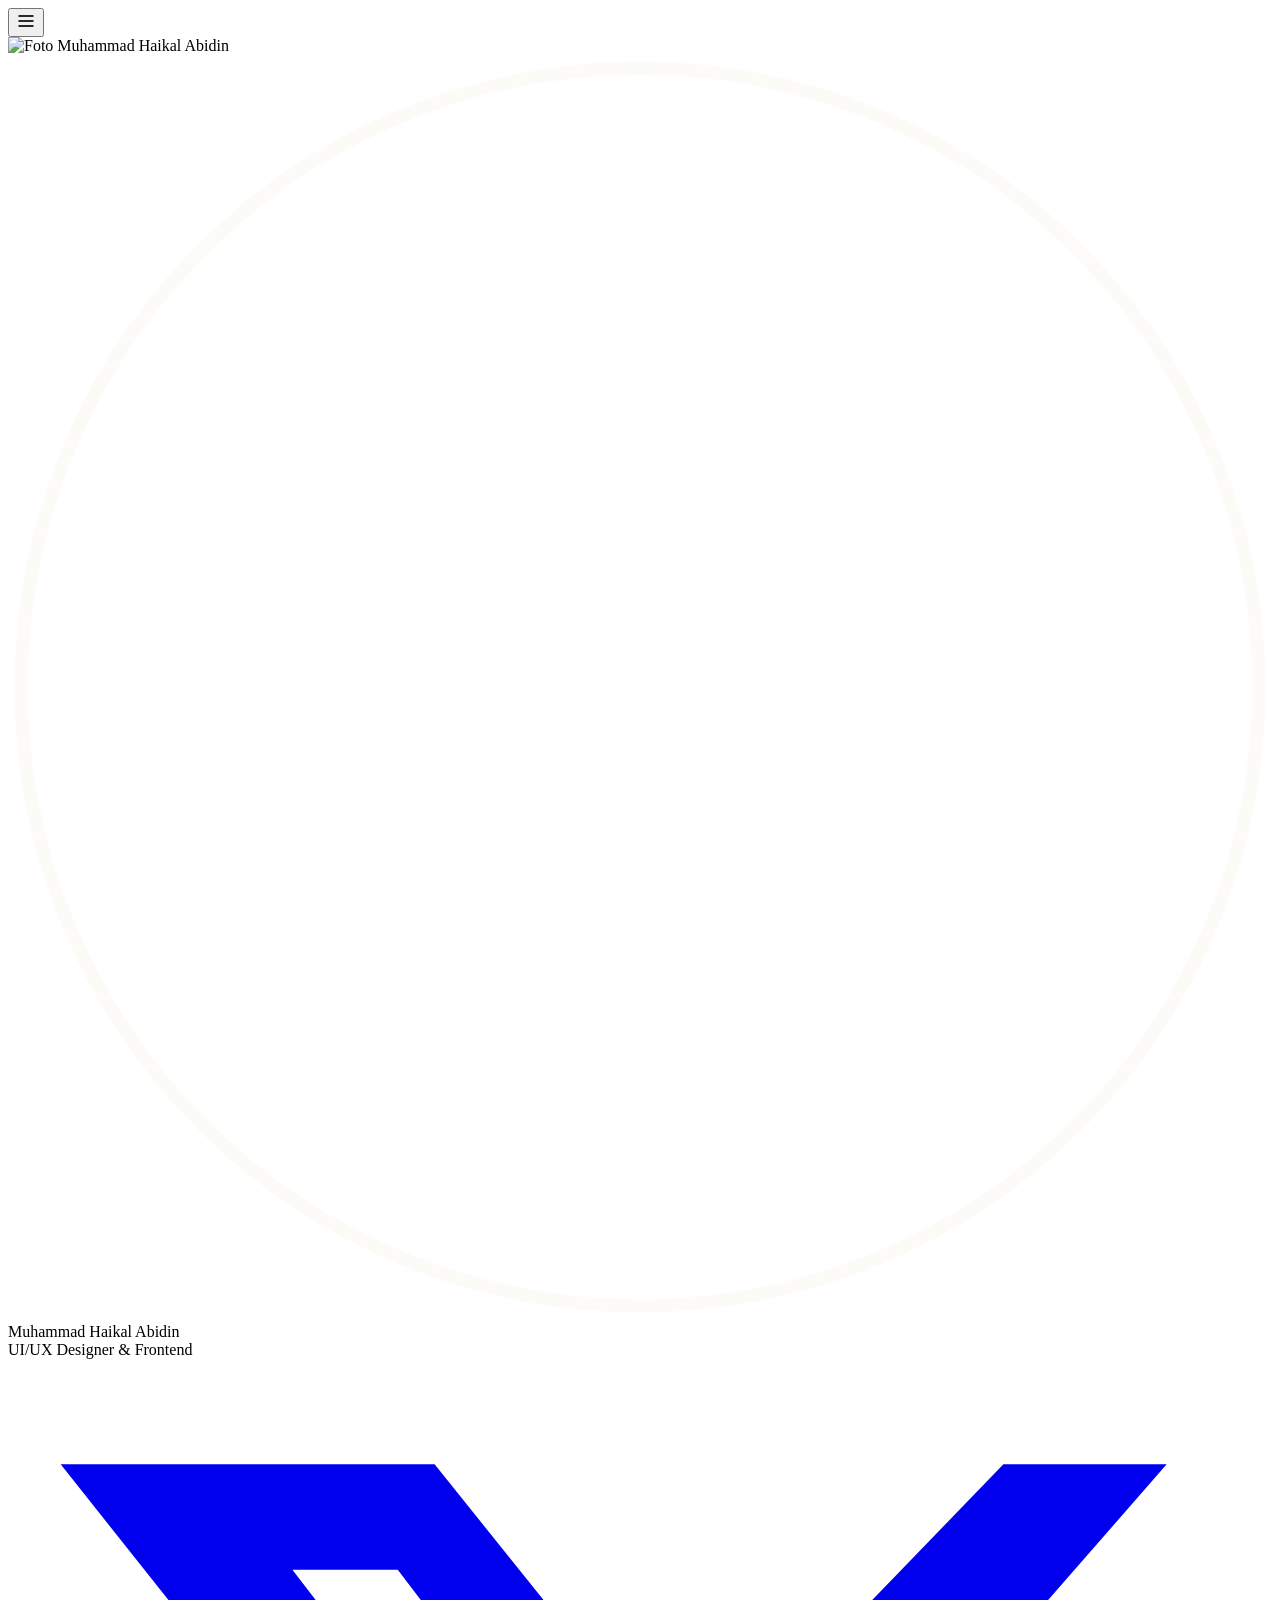
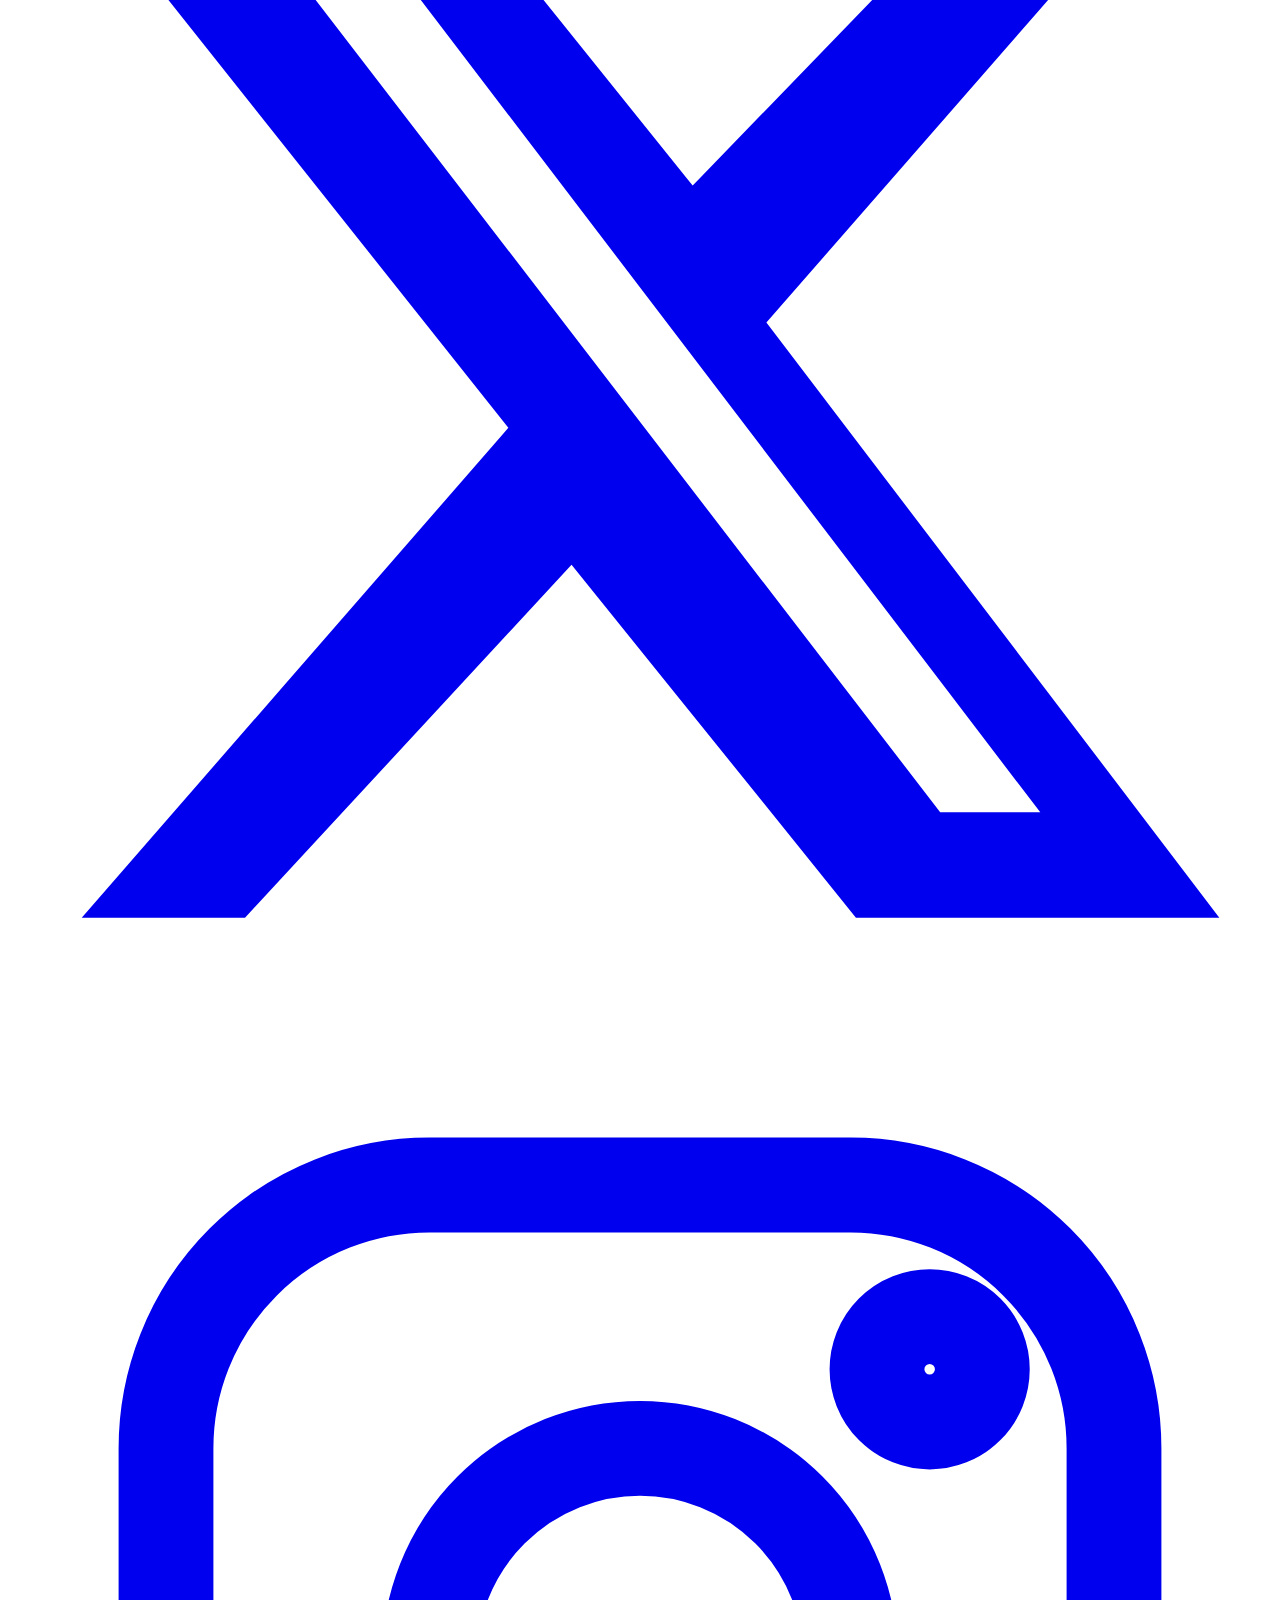
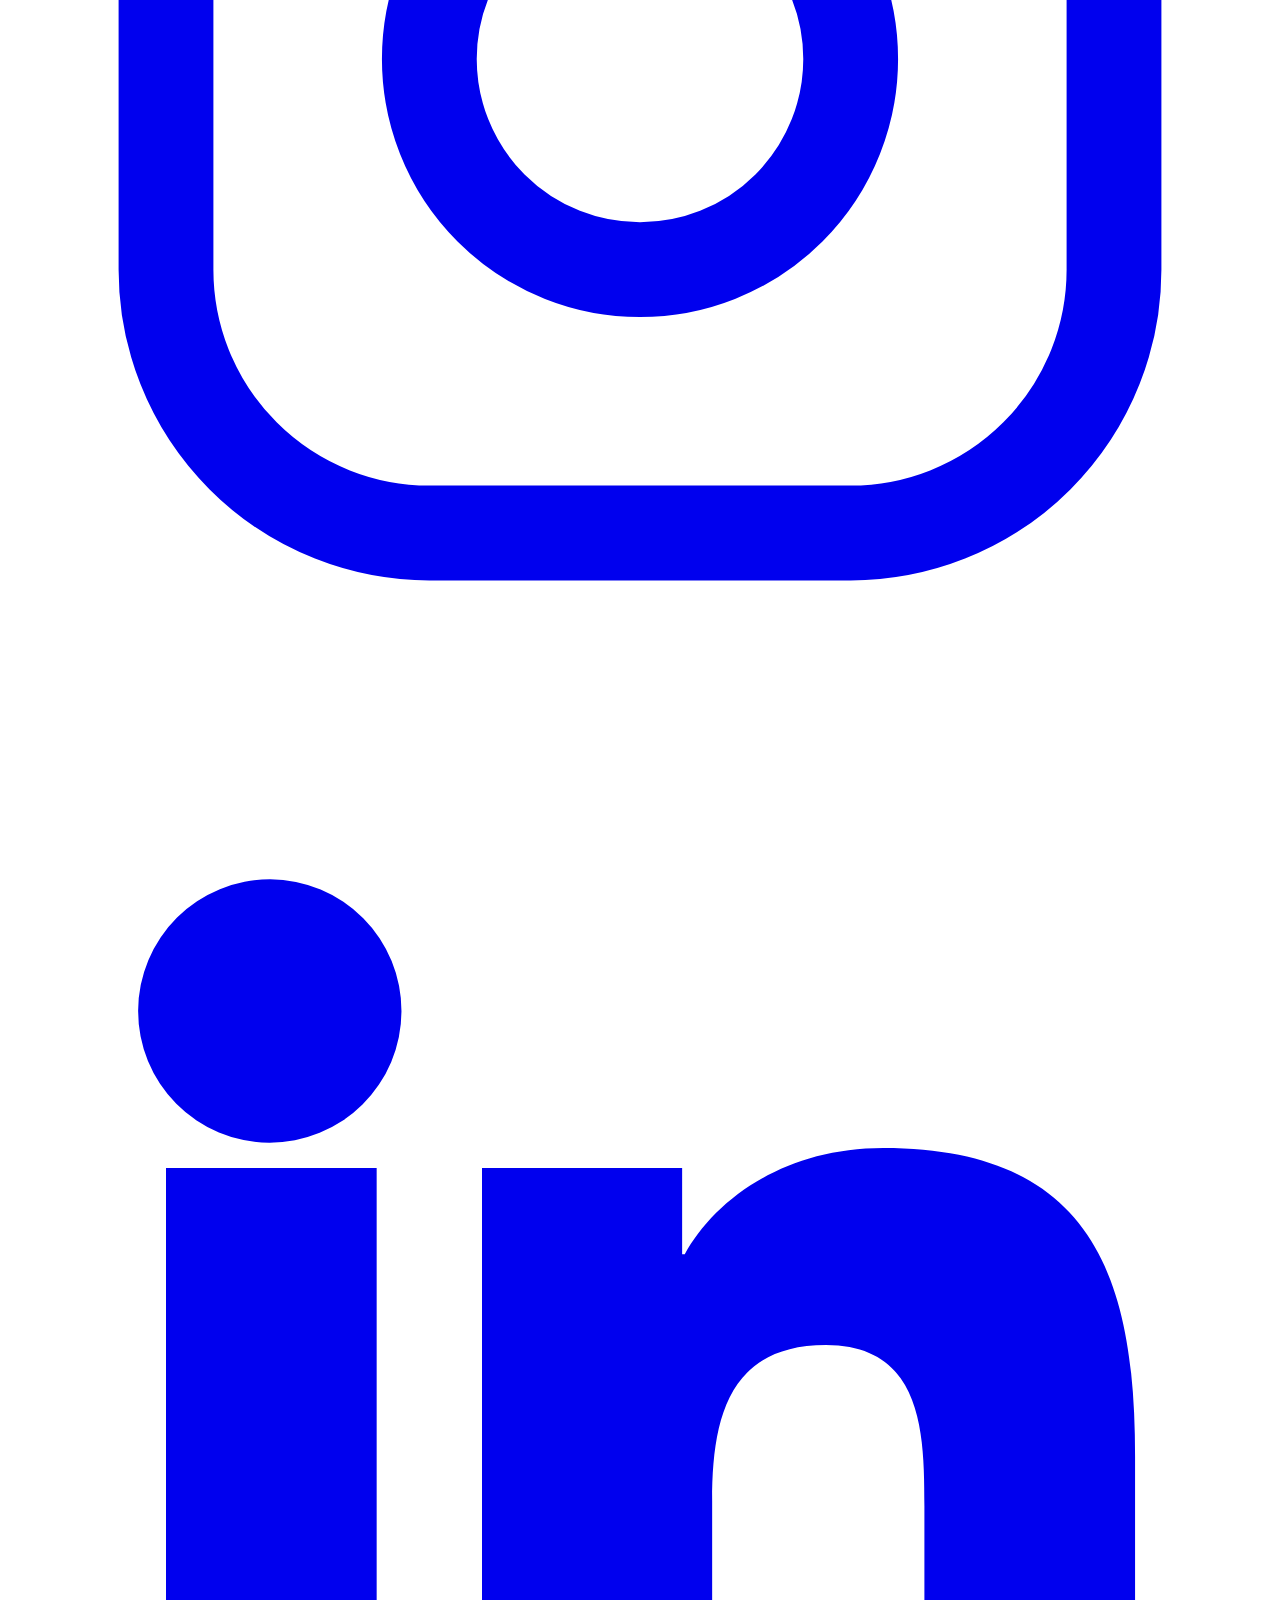
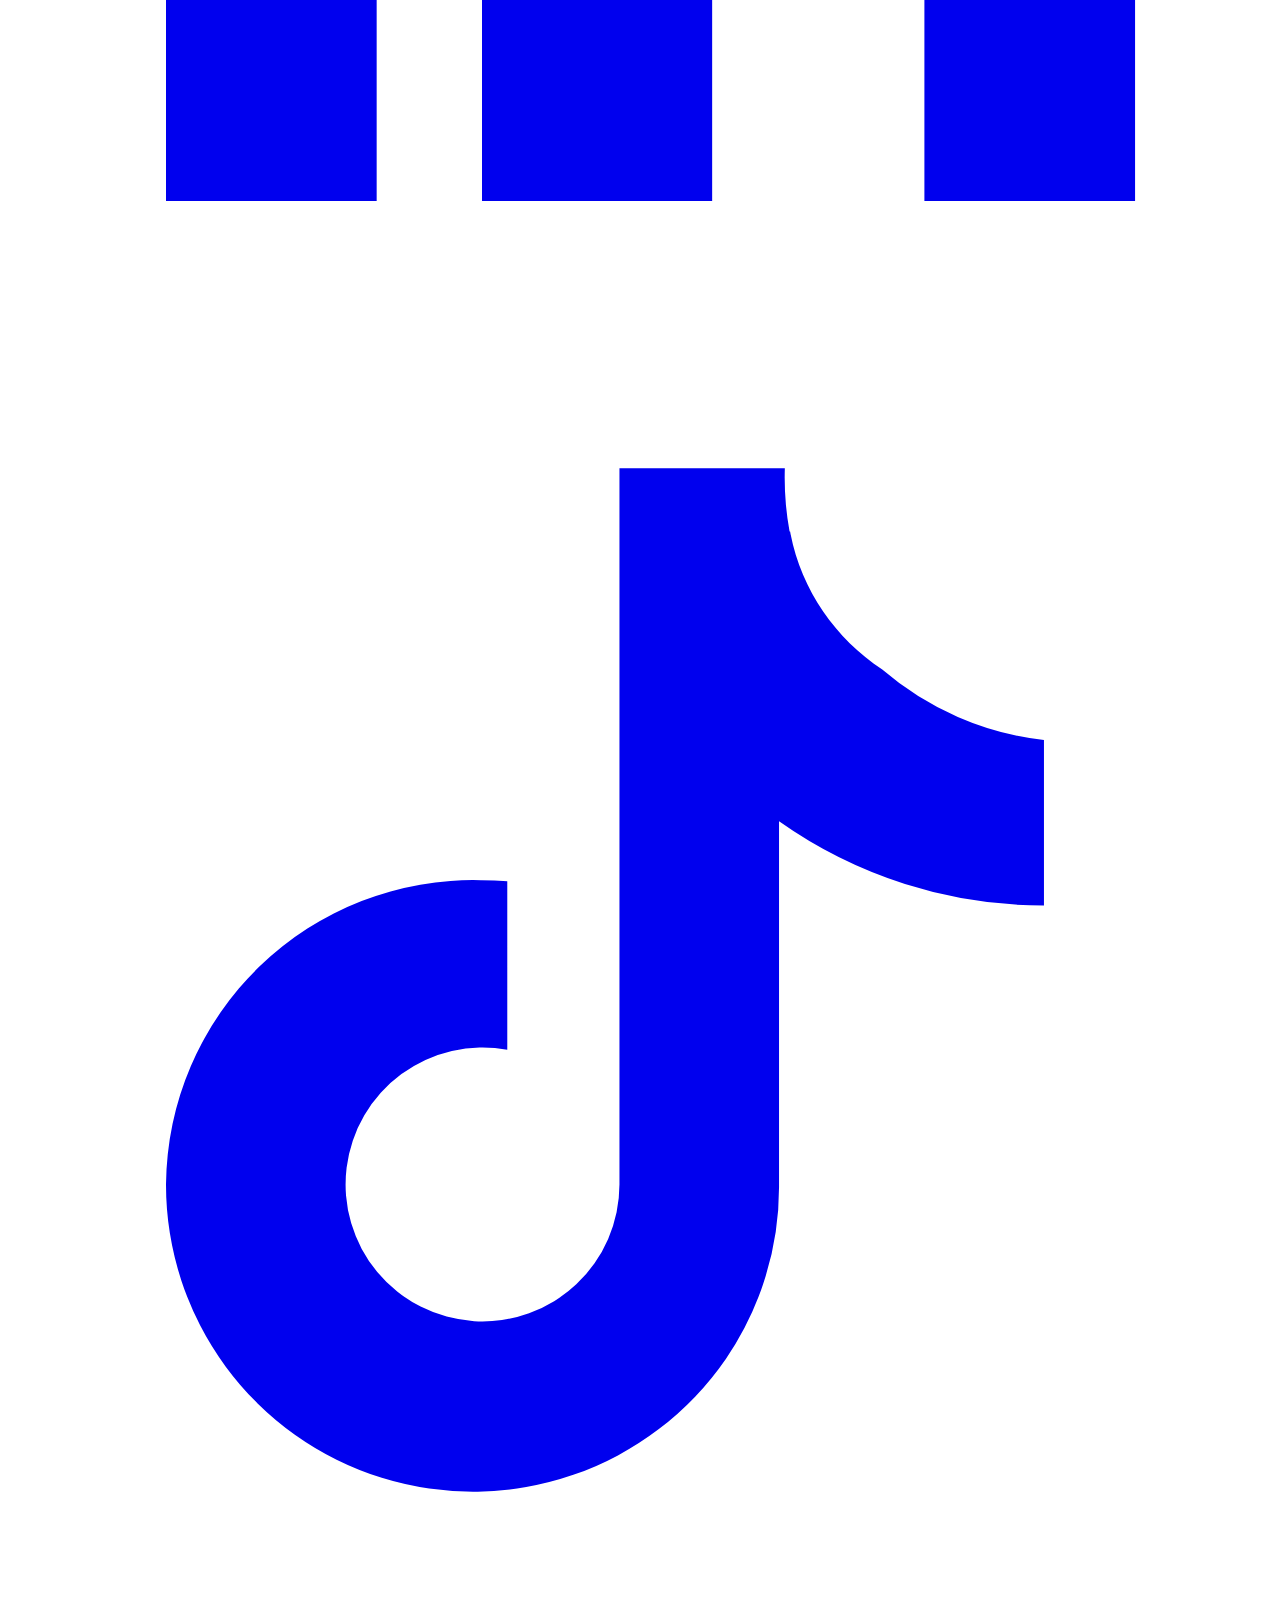
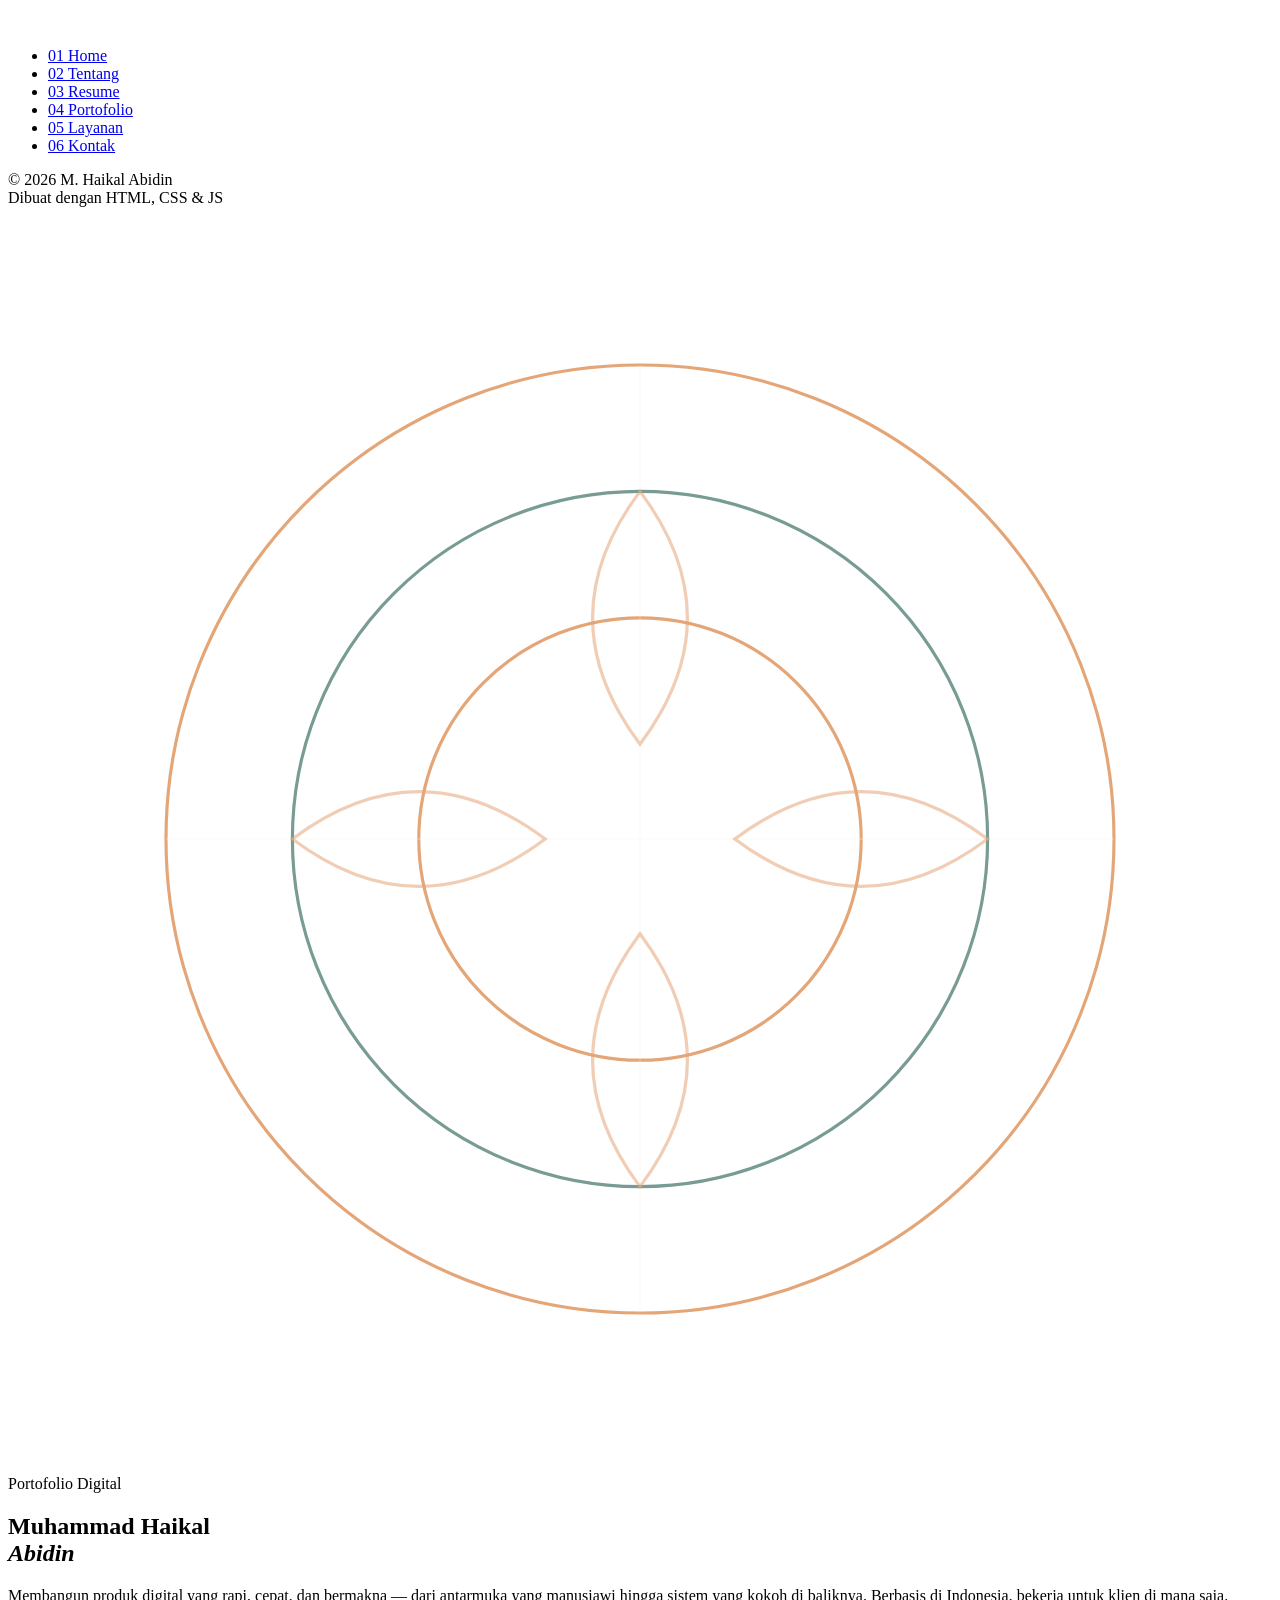
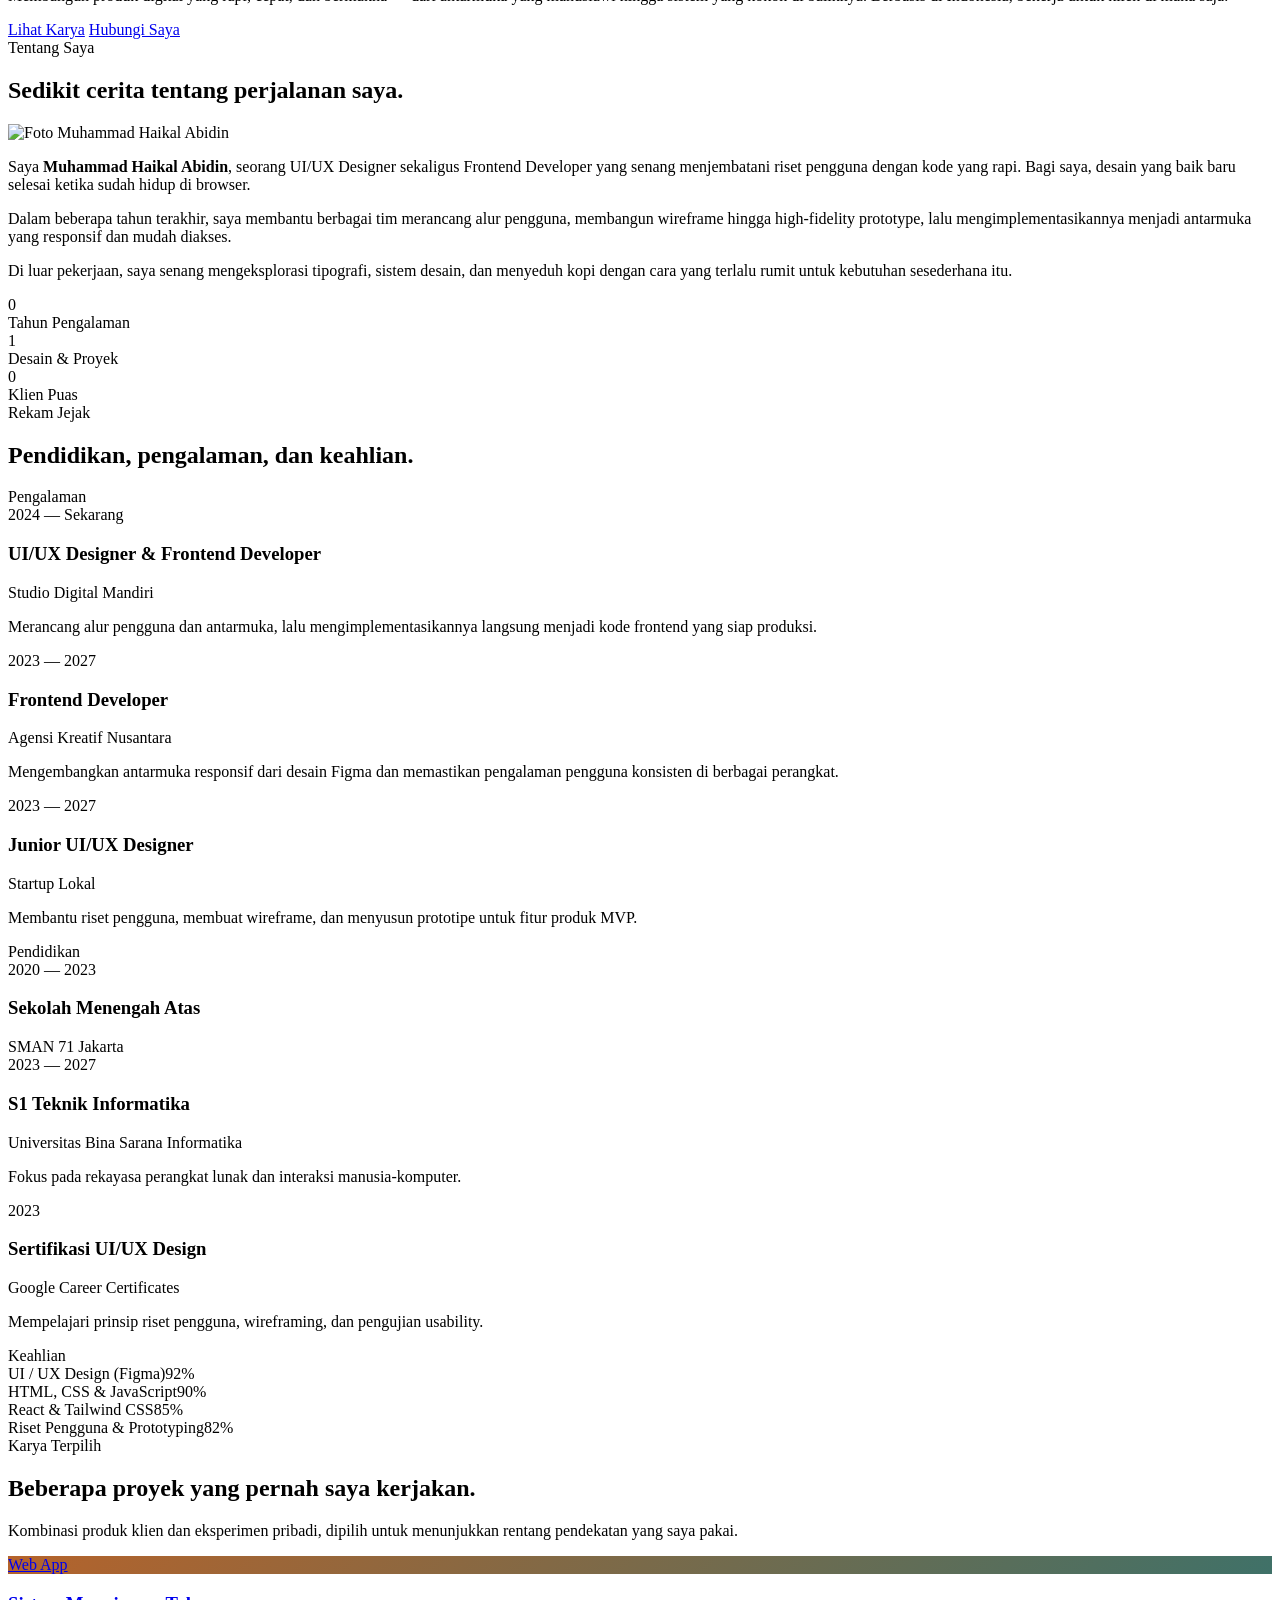
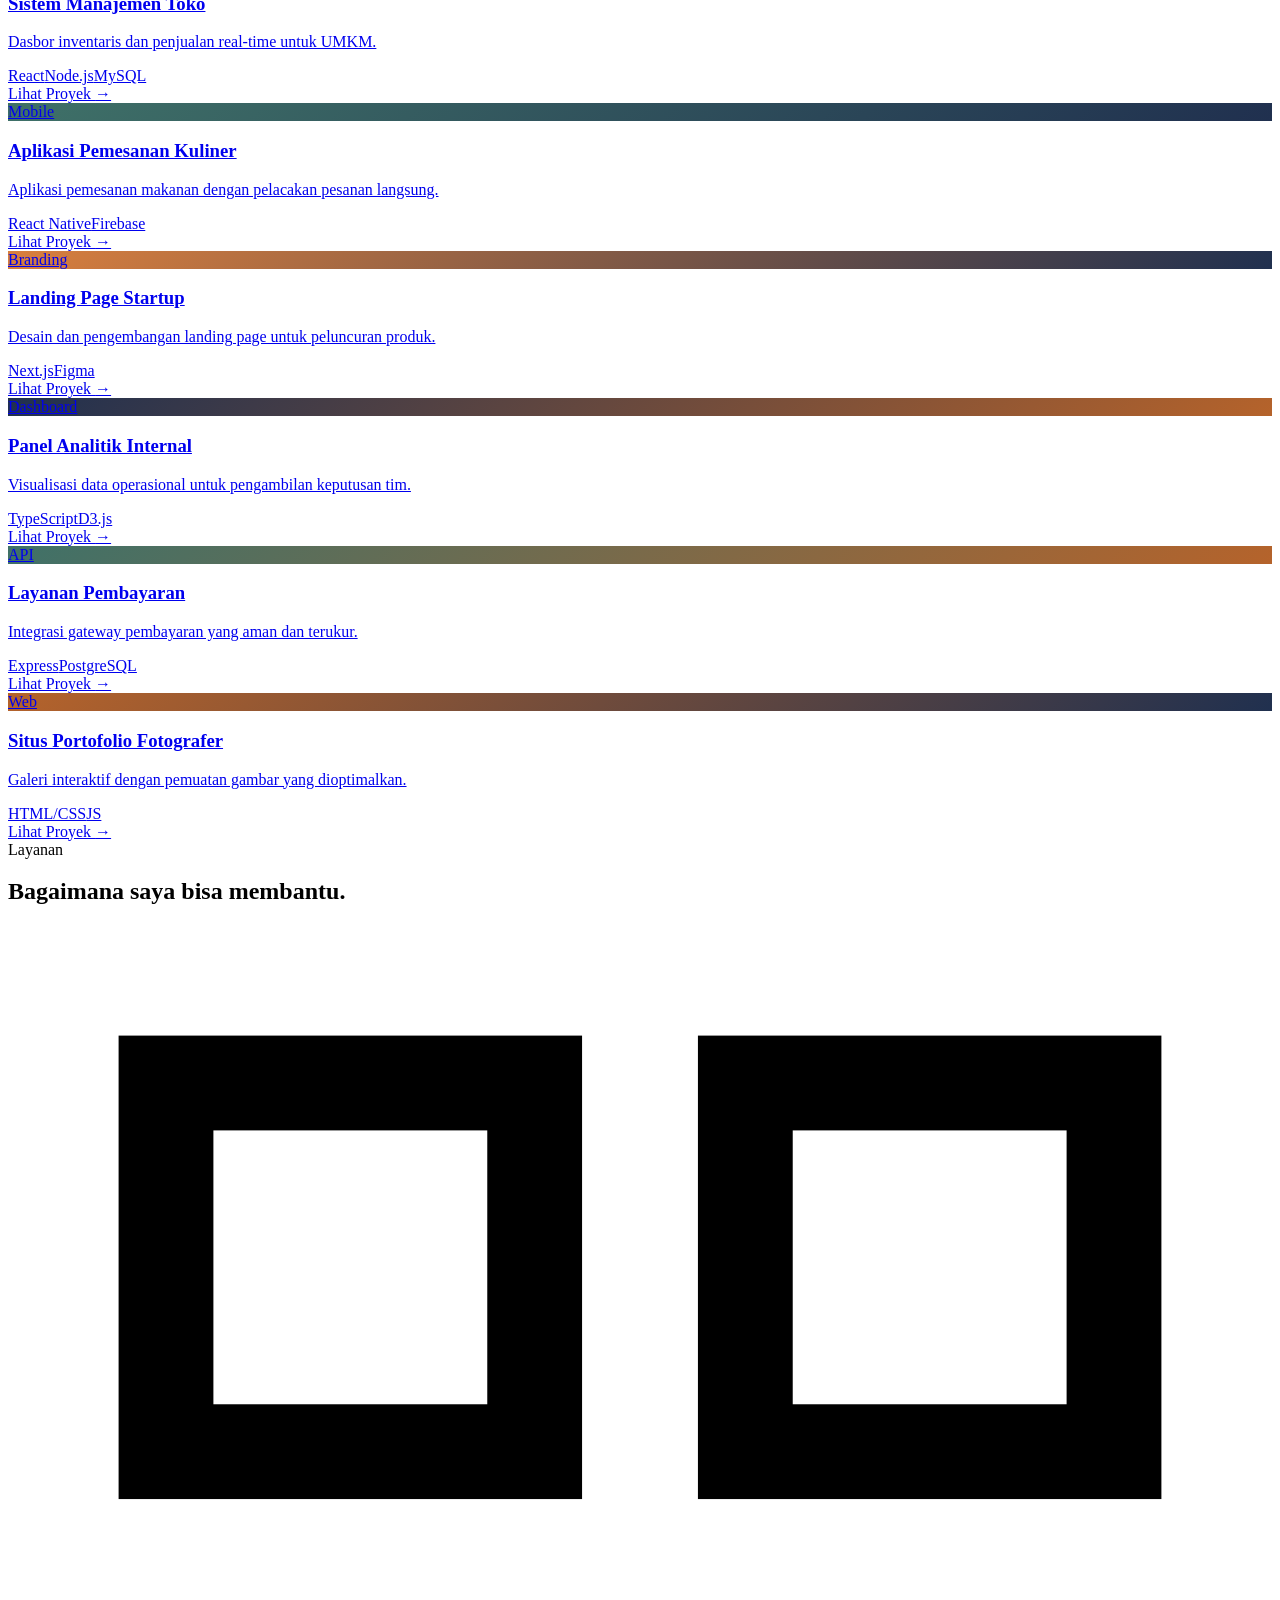
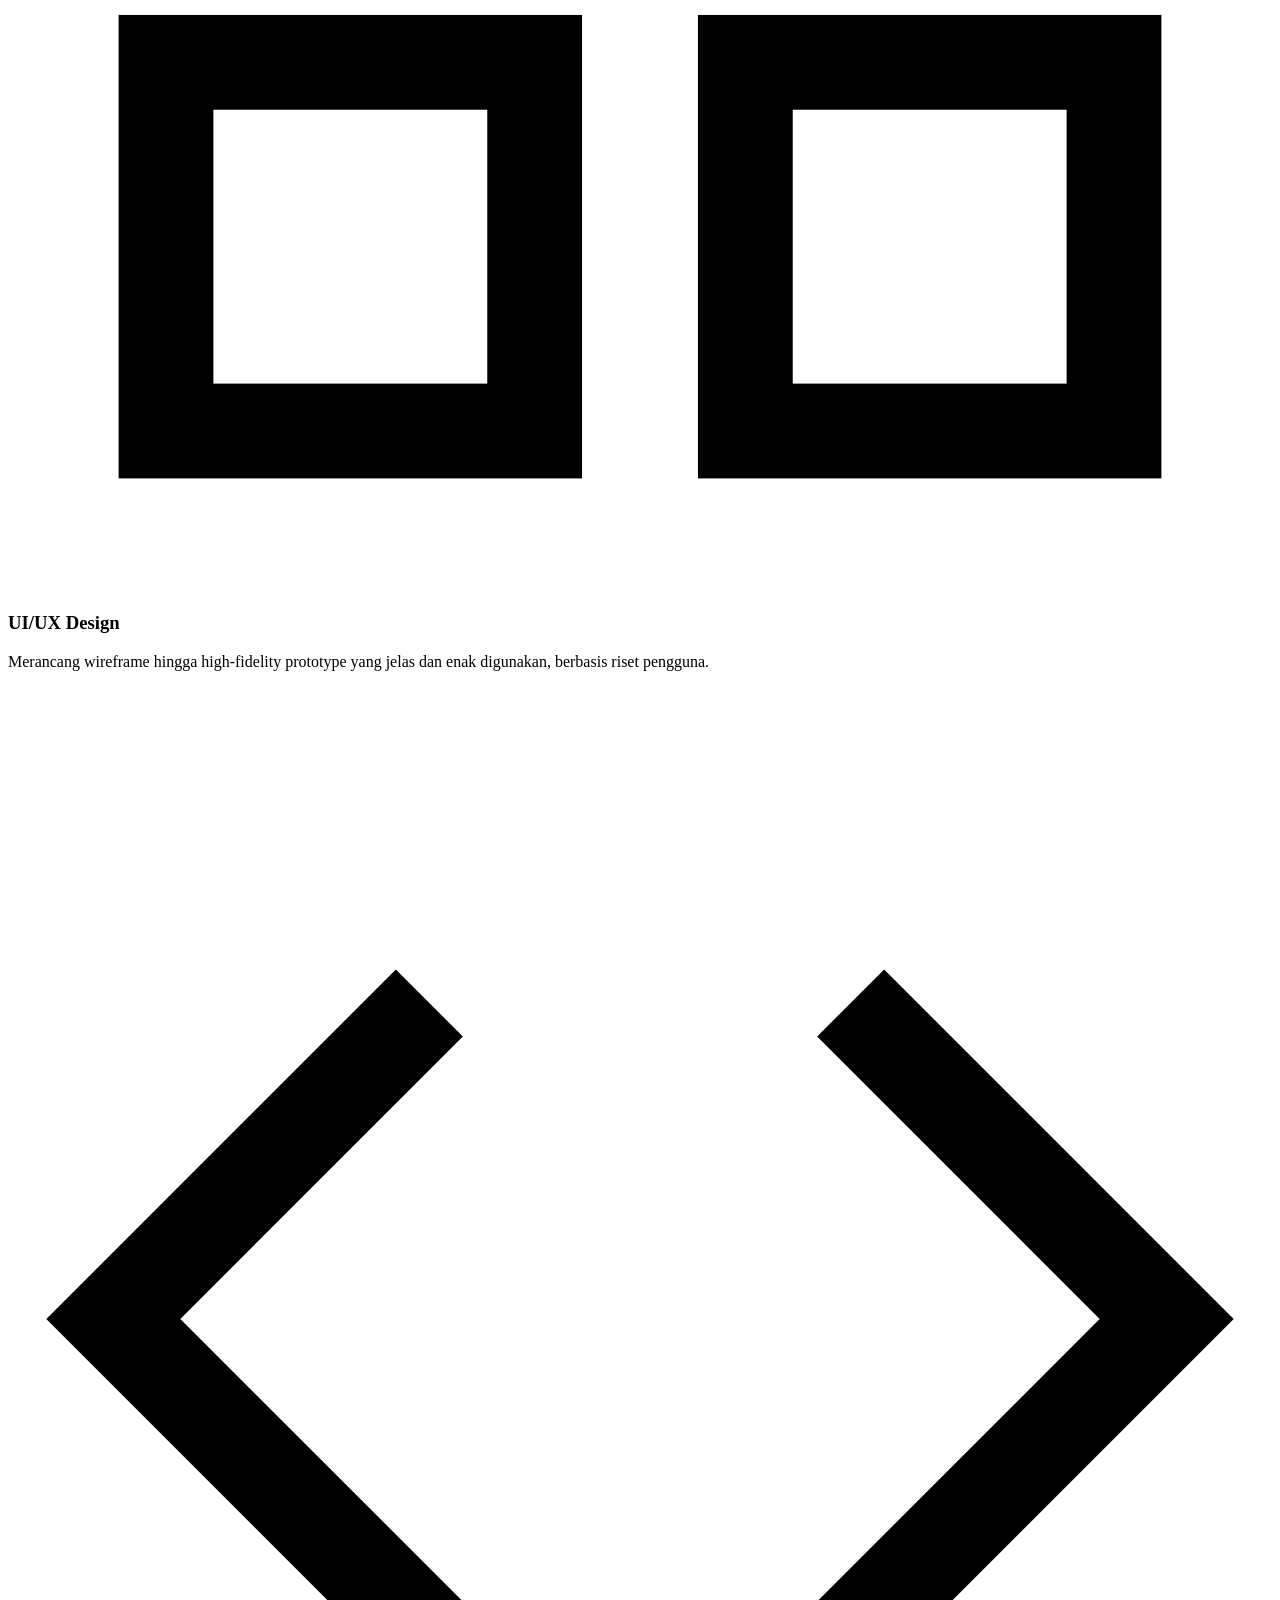
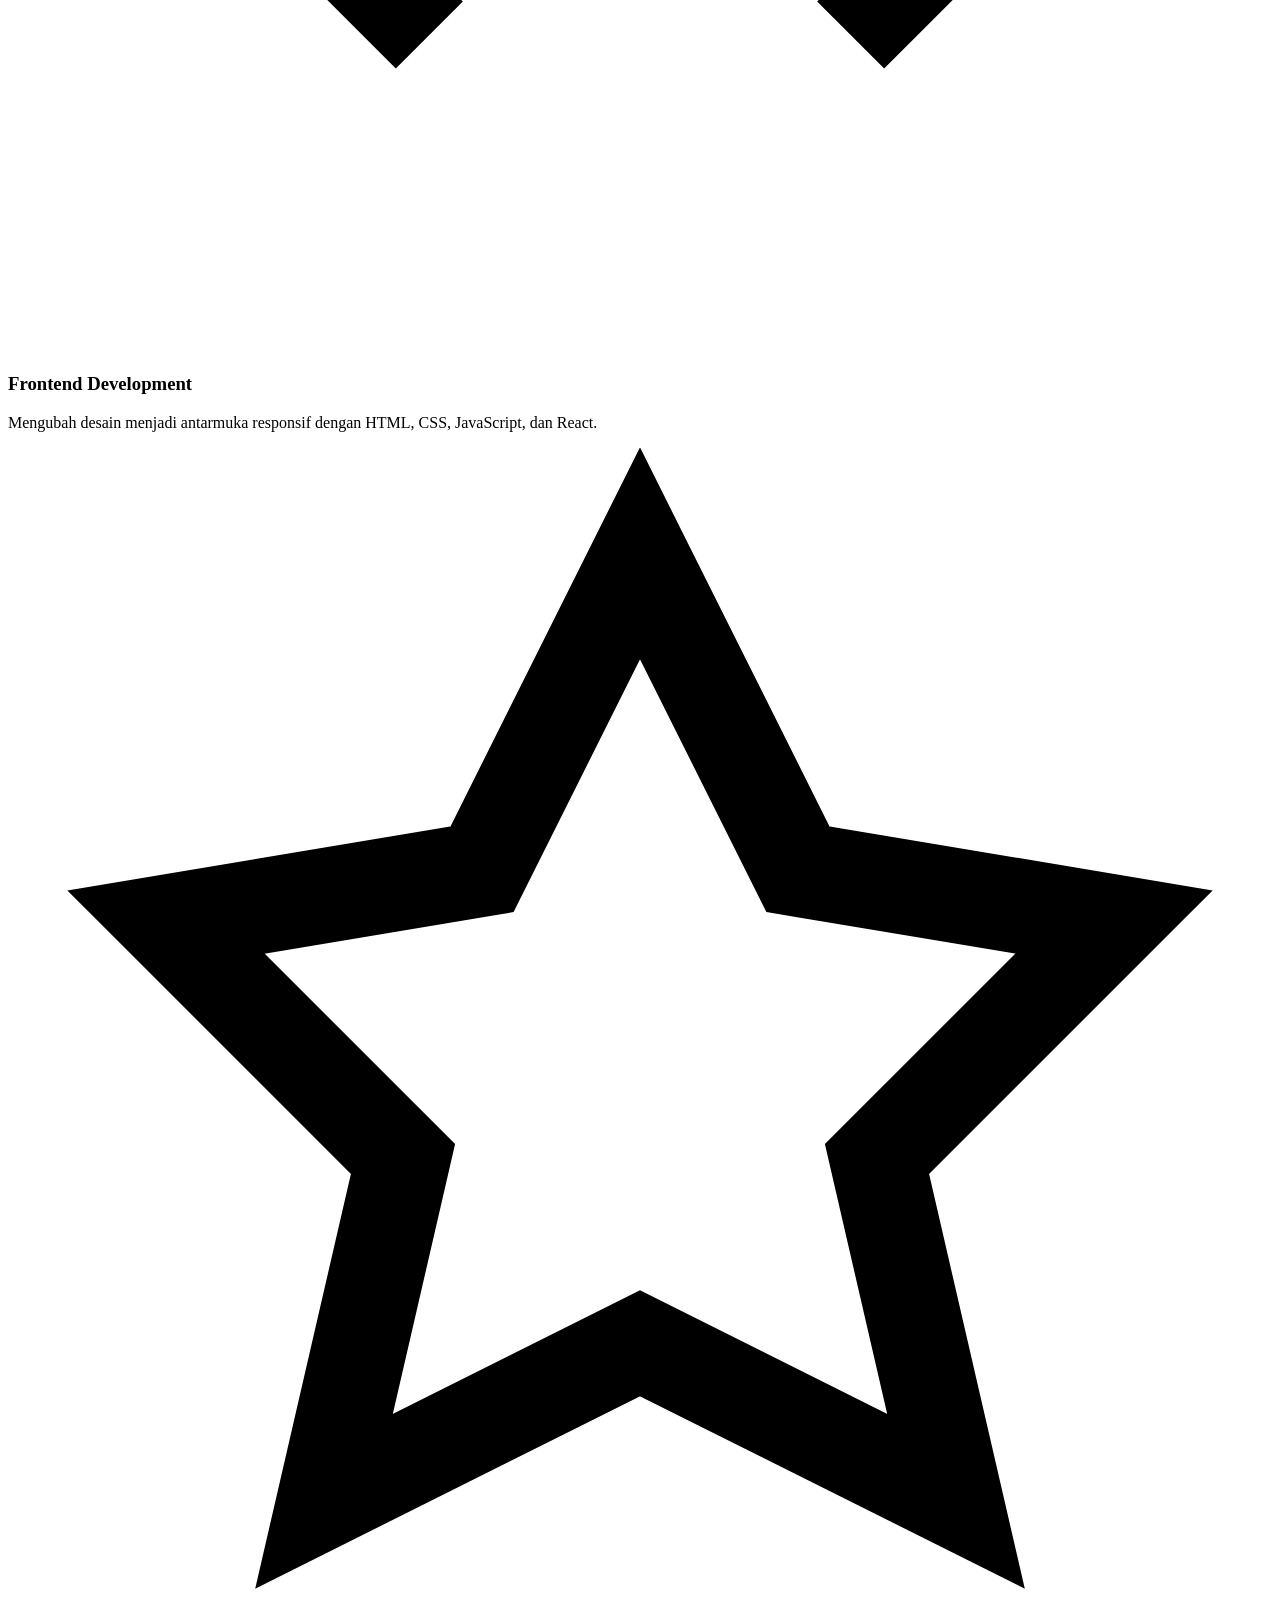
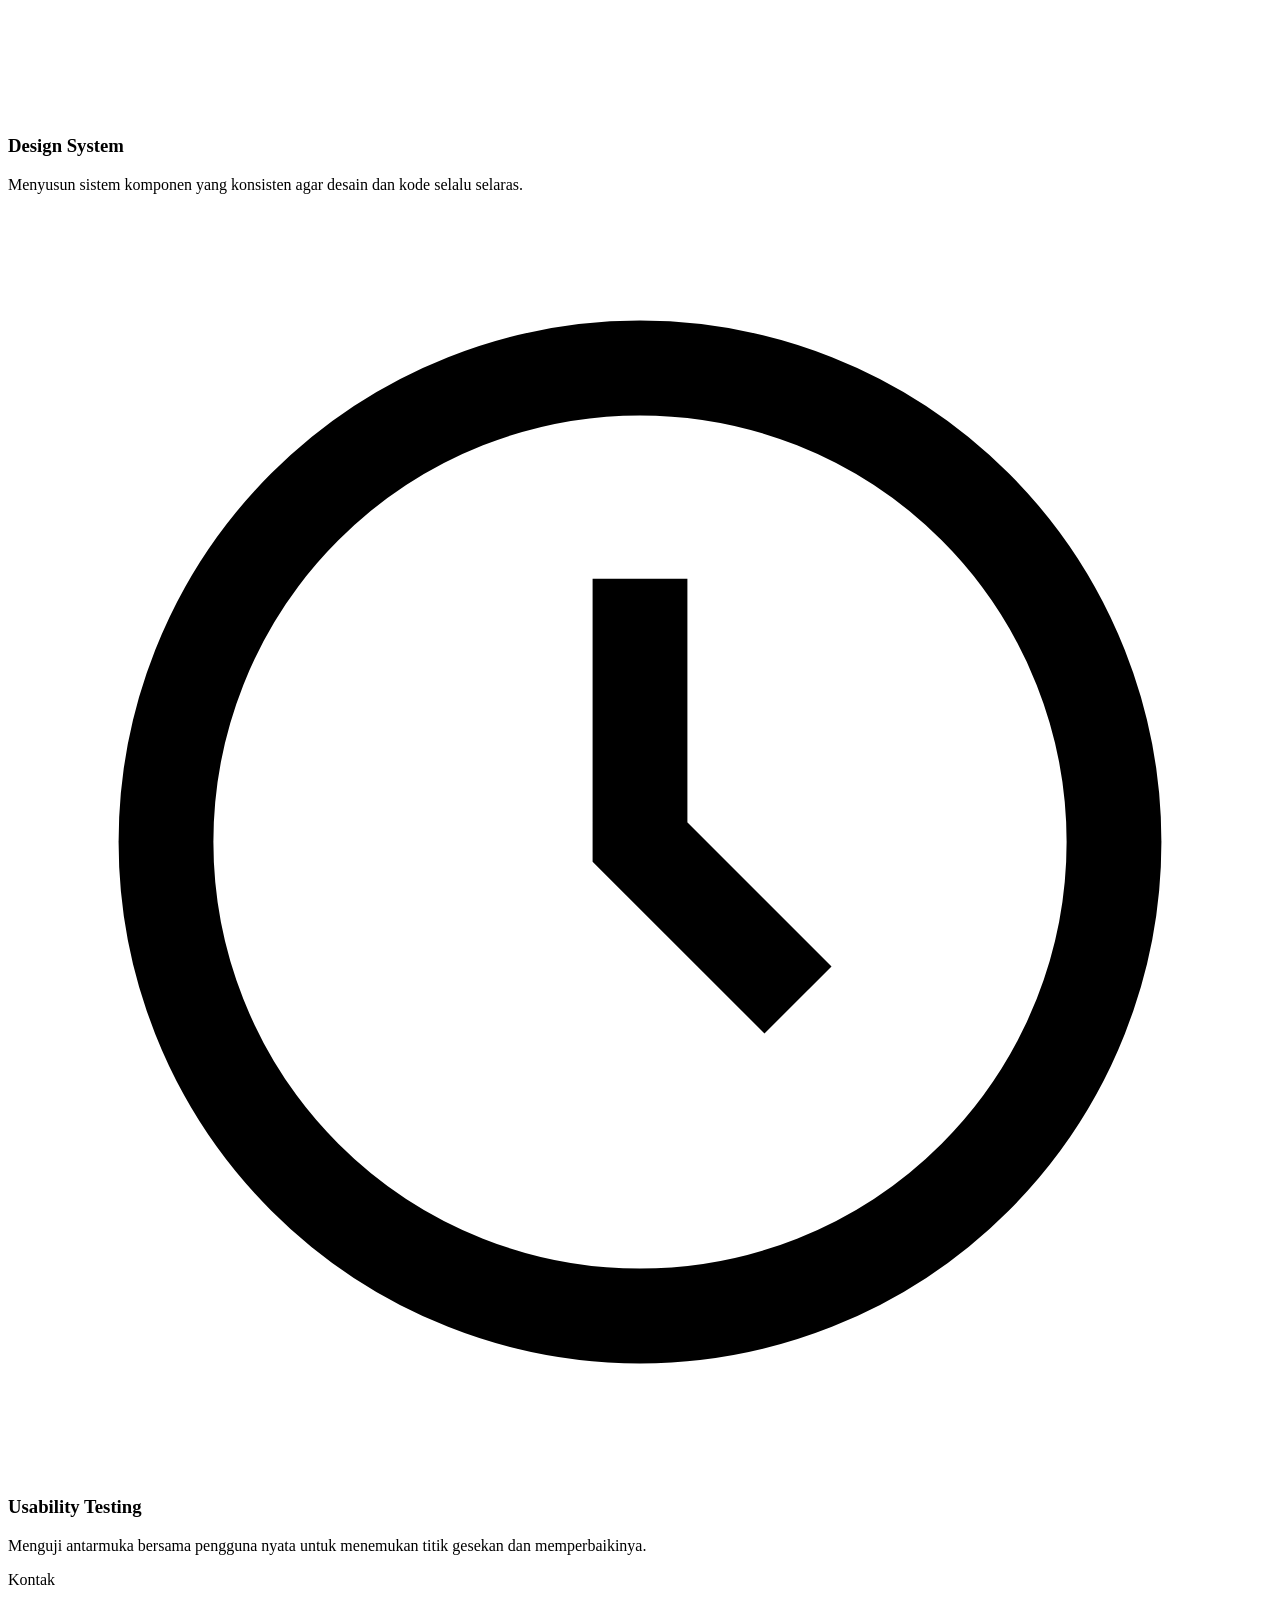
==== index.html @ da8ddd17 "portofolio" ====
<!DOCTYPE html>
<html lang="id">
<head>
<meta charset="UTF-8">
<meta name="viewport" content="width=device-width, initial-scale=1.0">
<title>Muhammad Haikal Abidin — Portfolio</title>
<link rel="preconnect" href="https://fonts.googleapis.com">
<link rel="preconnect" href="https://fonts.gstatic.com" crossorigin>
<link href="https://fonts.googleapis.com/css2?family=Fraunces:ital,wght@0,300;0,500;0,600;0,700;1,500&family=Inter:wght@300;400;500;600;700&family=Space+Mono:wght@400;700&display=swap" rel="stylesheet">
<link rel="stylesheet" href="css/style.css">
</head>
<body>

<button class="menu-toggle" id="menuToggle" aria-label="Buka menu">
  <svg viewBox="0 0 24 24" fill="none" stroke="currentColor" stroke-width="2" width="20" height="20"><line x1="3" y1="6" x2="21" y2="6"/><line x1="3" y1="12" x2="21" y2="12"/><line x1="3" y1="18" x2="21" y2="18"/></svg>
</button>

<div class="shell">

  <!-- SIDEBAR -->
  <aside class="sidebar" id="sidebar">
    <div class="avatar">
      <img src="assets/img/foto-profil.jpg" alt="Foto Muhammad Haikal Abidin">
      <svg viewBox="0 0 96 96"><circle cx="48" cy="48" r="47" fill="none" stroke="rgba(244,237,224,0.25)" stroke-width="1"/></svg>
    </div>
    <div class="id-name">Muhammad Haikal Abidin</div>
    <div class="id-role">UI/UX Designer &amp; Frontend</div>

    <div class="socials">
      <a href="https://x.com/softkall23" target="_blank" rel="noopener" aria-label="X (Twitter)"><svg viewBox="0 0 24 24" fill="currentColor"><path d="M18.9 2H22l-7.6 8.7L23 22h-6.9l-5.4-6.7L4.5 22H1.4l8.1-9.3L1 2h7.1l4.9 6.1L18.9 2zm-1.2 18h1.9L7.4 4h-2l12.3 16z"/></svg></a>
      <a href="https://www.instagram.com/haikalabdn_10?igsh=MTRlc2M5dnBjcDVidw==&igsi=MTRlc2M5dnBjcDVidw==" target="_blank" rel="noopener" aria-label="Instagram"><svg viewBox="0 0 24 24" fill="none" stroke="currentColor" stroke-width="1.8"><rect x="3" y="3" width="18" height="18" rx="5"/><circle cx="12" cy="12" r="4"/><circle cx="17.5" cy="6.5" r="1"/></svg></a>
      <a href="https://www.linkedin.com/in/muhammad-haikal-abidin-168157368?utm_source=share_via&utm_content=profile&utm_medium=member_android" target="_blank" rel="noopener" aria-label="LinkedIn"><svg viewBox="0 0 24 24" fill="currentColor"><path d="M4.98 3.5a2.5 2.5 0 11-.02 5 2.5 2.5 0 01.02-5zM3 8.98h4V21H3V8.98zM9 8.98h3.8v1.64h.05c.53-.98 1.83-2.02 3.77-2.02 4.03 0 4.78 2.55 4.78 5.86V21h-4v-5.6c0-1.34-.02-3.06-1.87-3.06-1.87 0-2.16 1.44-2.16 2.96V21H9V8.98z"/></svg></a>
      <a href="https://www.tiktok.com/@softkall__?is_from_webapp=1&sender_device=pc" target="_blank" rel="noopener" aria-label="TikTok"><svg viewBox="0 0 24 24" fill="currentColor"><path d="M16.6 5.82c-.9-.6-1.55-1.53-1.75-2.62h-.01A5.7 5.7 0 0114.75 2h-3.14v13.6a2.6 2.6 0 11-2.13-2.56v-3.2a5.83 5.83 0 00-.5-.02A5.83 5.83 0 003 15.6a5.83 5.83 0 0010.63 3.31 5.79 5.79 0 001.01-3.31v-6.9a8.7 8.7 0 005.03 1.6V7.16a5.7 5.7 0 01-3.07-1.34z"/></svg></a>
    </div>

    <nav class="side-nav">
      <ul>
        <li><a href="#home" class="active" data-nav><span class="num">01</span> Home</a></li>
        <li><a href="#about" data-nav><span class="num">02</span> Tentang</a></li>
        <li><a href="#resume" data-nav><span class="num">03</span> Resume</a></li>
        <li><a href="#portfolio" data-nav><span class="num">04</span> Portofolio</a></li>
        <li><a href="#services" data-nav><span class="num">05</span> Layanan</a></li>
        <li><a href="#contact" data-nav><span class="num">06</span> Kontak</a></li>
      </ul>
    </nav>

    <div class="sidebar-footer">
      © 2026 M. Haikal Abidin<br>Dibuat dengan HTML, CSS &amp; JS
    </div>
  </aside>

  <!-- MAIN -->
  <main>

    <!-- HOME -->
    <section id="home">
      <svg class="hero-motif" viewBox="0 0 400 400" fill="none">
        <g opacity="0.7">
          <circle cx="200" cy="200" r="150" stroke="#d97f3e" stroke-width="1"/>
          <circle cx="200" cy="200" r="110" stroke="#3f7168" stroke-width="1"/>
          <circle cx="200" cy="200" r="70" stroke="#d97f3e" stroke-width="1"/>
          <path d="M200 50 L200 350 M50 200 L350 200" stroke="#f4ede0" stroke-width="0.4" opacity="0.3"/>
          <g stroke="#d97f3e" stroke-width="1" opacity="0.55">
            <path d="M200 90 Q230 130 200 170 Q170 130 200 90 Z"/>
            <path d="M200 230 Q230 270 200 310 Q170 270 200 230 Z"/>
            <path d="M90 200 Q130 170 170 200 Q130 230 90 200 Z"/>
            <path d="M230 200 Q270 170 310 200 Q270 230 230 200 Z"/>
          </g>
        </g>
      </svg>

      <div class="hero-inner">
        <div class="hero-kicker">Portofolio Digital</div>
        <h1>Muhammad Haikal<br><em>Abidin</em></h1>
        <div class="role-line"><span id="typedRole"></span><span class="cursor"></span></div>
        <p class="lede">Membangun produk digital yang rapi, cepat, dan bermakna — dari antarmuka yang manusiawi hingga sistem yang kokoh di baliknya. Berbasis di Indonesia, bekerja untuk klien di mana saja.</p>
        <div class="btn-row">
          <a href="#portfolio" class="btn btn-solid">Lihat Karya</a>
          <a href="#contact" class="btn btn-outline">Hubungi Saya</a>
        </div>
      </div>
      <div class="parang-strip"></div>
    </section>

    <!-- ABOUT -->
    <section id="about">
      <div class="reveal">
        <div class="eyebrow">Tentang Saya</div>
        <div class="sec-head">
          <h2>Sedikit cerita tentang perjalanan saya.</h2>
        </div>
      </div>

      <div class="about-grid">
        <div class="about-portrait reveal">
          <img src="assets/img/foto-profil.jpg" alt="Foto Muhammad Haikal Abidin">
        </div>
        <div class="about-copy reveal">
          <p>Saya <strong>Muhammad Haikal Abidin</strong>, seorang UI/UX Designer sekaligus Frontend Developer yang senang menjembatani riset pengguna dengan kode yang rapi. Bagi saya, desain yang baik baru selesai ketika sudah hidup di browser.</p>
          <p>Dalam beberapa tahun terakhir, saya membantu berbagai tim merancang alur pengguna, membangun wireframe hingga high-fidelity prototype, lalu mengimplementasikannya menjadi antarmuka yang responsif dan mudah diakses.</p>
          <p>Di luar pekerjaan, saya senang mengeksplorasi tipografi, sistem desain, dan menyeduh kopi dengan cara yang terlalu rumit untuk kebutuhan sesederhana itu.</p>

          <div class="stat-row">
            <div>
              <div class="num">0</div>
              <div class="label">Tahun Pengalaman</div>
            </div>
            <div>
              <div class="num">1</div>
              <div class="label">Desain &amp; Proyek</div>
            </div>
            <div>
              <div class="num">0</div>
              <div class="label">Klien Puas</div>
            </div>
          </div>
        </div>
      </div>
    </section>

    <!-- RESUME -->
    <section id="resume">
      <div class="reveal">
        <div class="eyebrow">Rekam Jejak</div>
        <div class="sec-head">
          <h2>Pendidikan, pengalaman, dan keahlian.</h2>
        </div>
      </div>

      <div class="timeline-cols">
        <div class="reveal">
          <div class="tl-title">Pengalaman</div>

          <div class="tl-item">
            <div class="tl-period">2024 — Sekarang</div>
            <h3>UI/UX Designer &amp; Frontend Developer</h3>
            <div class="org">Studio Digital Mandiri</div>
            <p>Merancang alur pengguna dan antarmuka, lalu mengimplementasikannya langsung menjadi kode frontend yang siap produksi.</p>
          </div>

          <div class="tl-item">
            <div class="tl-period">2023 — 2027</div>
            <h3>Frontend Developer</h3>
            <div class="org">Agensi Kreatif Nusantara</div>
            <p>Mengembangkan antarmuka responsif dari desain Figma dan memastikan pengalaman pengguna konsisten di berbagai perangkat.</p>
          </div>

          <div class="tl-item">
            <div class="tl-period">2023 — 2027</div>
            <h3>Junior UI/UX Designer</h3>
            <div class="org">Startup Lokal</div>
            <p>Membantu riset pengguna, membuat wireframe, dan menyusun prototipe untuk fitur produk MVP.</p>
          </div>
        </div>

        <div class="reveal">
          <div class="tl-title">Pendidikan</div>

          <div class="tl-item">
            <div class="tl-period">2020 — 2023</div>
            <h3>Sekolah Menengah Atas</h3>
            <div class="org">SMAN 71 Jakarta</div>
          </div>

          <div class="tl-item">
            <div class="tl-period">2023 — 2027</div>
            <h3>S1 Teknik Informatika</h3>
            <div class="org">Universitas Bina Sarana Informatika</div>
            <p>Fokus pada rekayasa perangkat lunak dan interaksi manusia-komputer.</p>
          </div>

          <div class="tl-item">
            <div class="tl-period">2023</div>
            <h3>Sertifikasi UI/UX Design</h3>
            <div class="org">Google Career Certificates</div>
            <p>Mempelajari prinsip riset pengguna, wireframing, dan pengujian usability.</p>
          </div>

          <div class="skills-block">
            <div class="tl-title" style="margin-top:0;">Keahlian</div>
            <div class="skill-bar">
              <div class="top"><span>UI / UX Design (Figma)</span><span>92%</span></div>
              <div class="track"><div class="fill" data-w="92"></div></div>
            </div>
            <div class="skill-bar">
              <div class="top"><span>HTML, CSS &amp; JavaScript</span><span>90%</span></div>
              <div class="track"><div class="fill" data-w="90"></div></div>
            </div>
            <div class="skill-bar">
              <div class="top"><span>React &amp; Tailwind CSS</span><span>85%</span></div>
              <div class="track"><div class="fill" data-w="85"></div></div>
            </div>
            <div class="skill-bar">
              <div class="top"><span>Riset Pengguna &amp; Prototyping</span><span>82%</span></div>
              <div class="track"><div class="fill" data-w="82"></div></div>
            </div>
          </div>
        </div>
      </div>
    </section>

    <!-- PORTFOLIO -->
    <section id="portfolio">
      <div class="reveal">
        <div class="eyebrow">Karya Terpilih</div>
        <div class="sec-head">
          <h2>Beberapa proyek yang pernah saya kerjakan.</h2>
          <p>Kombinasi produk klien dan eksperimen pribadi, dipilih untuk menunjukkan rentang pendekatan yang saya pakai.</p>
        </div>
      </div>

      <div class="proj-grid">
        <a class="proj-card reveal" href="#" target="_blank" rel="noopener">
          <div class="proj-thumb" style="background:linear-gradient(135deg,#b5632b,#3f7168);"><span>Web App</span></div>
          <div class="proj-body">
            <h3>Sistem Manajemen Toko</h3>
            <p>Dasbor inventaris dan penjualan real-time untuk UMKM.</p>
            <div class="proj-tags"><span>React</span><span>Node.js</span><span>MySQL</span></div>
            <div class="proj-link">Lihat Proyek <span class="arrow">→</span></div>
          </div>
        </a>

        <a class="proj-card reveal" href="#" target="_blank" rel="noopener">
          <div class="proj-thumb" style="background:linear-gradient(135deg,#3f7168,#20304f);"><span>Mobile</span></div>
          <div class="proj-body">
            <h3>Aplikasi Pemesanan Kuliner</h3>
            <p>Aplikasi pemesanan makanan dengan pelacakan pesanan langsung.</p>
            <div class="proj-tags"><span>React Native</span><span>Firebase</span></div>
            <div class="proj-link">Lihat Proyek <span class="arrow">→</span></div>
          </div>
        </a>

        <a class="proj-card reveal" href="#" target="_blank" rel="noopener">
          <div class="proj-thumb" style="background:linear-gradient(135deg,#d97f3e,#20304f);"><span>Branding</span></div>
          <div class="proj-body">
            <h3>Landing Page Startup</h3>
            <p>Desain dan pengembangan landing page untuk peluncuran produk.</p>
            <div class="proj-tags"><span>Next.js</span><span>Figma</span></div>
            <div class="proj-link">Lihat Proyek <span class="arrow">→</span></div>
          </div>
        </a>

        <a class="proj-card reveal" href="#" target="_blank" rel="noopener">
          <div class="proj-thumb" style="background:linear-gradient(135deg,#20304f,#b5632b);"><span>Dashboard</span></div>
          <div class="proj-body">
            <h3>Panel Analitik Internal</h3>
            <p>Visualisasi data operasional untuk pengambilan keputusan tim.</p>
            <div class="proj-tags"><span>TypeScript</span><span>D3.js</span></div>
            <div class="proj-link">Lihat Proyek <span class="arrow">→</span></div>
          </div>
        </a>

        <a class="proj-card reveal" href="#" target="_blank" rel="noopener">
          <div class="proj-thumb" style="background:linear-gradient(135deg,#3f7168,#b5632b);"><span>API</span></div>
          <div class="proj-body">
            <h3>Layanan Pembayaran</h3>
            <p>Integrasi gateway pembayaran yang aman dan terukur.</p>
            <div class="proj-tags"><span>Express</span><span>PostgreSQL</span></div>
            <div class="proj-link">Lihat Proyek <span class="arrow">→</span></div>
          </div>
        </a>

        <a class="proj-card reveal" href="#" target="_blank" rel="noopener">
          <div class="proj-thumb" style="background:linear-gradient(135deg,#b5632b,#20304f);"><span>Web</span></div>
          <div class="proj-body">
            <h3>Situs Portofolio Fotografer</h3>
            <p>Galeri interaktif dengan pemuatan gambar yang dioptimalkan.</p>
            <div class="proj-tags"><span>HTML/CSS</span><span>JS</span></div>
            <div class="proj-link">Lihat Proyek <span class="arrow">→</span></div>
          </div>
        </a>
      </div>
    </section>

    <!-- SERVICES -->
    <section id="services">
      <div class="reveal">
        <div class="eyebrow">Layanan</div>
        <div class="sec-head">
          <h2>Bagaimana saya bisa membantu.</h2>
        </div>
      </div>

      <div class="serv-grid">
        <div class="serv-card reveal">
          <div class="icon"><svg viewBox="0 0 24 24" fill="none" stroke="currentColor" stroke-width="1.8"><rect x="3" y="3" width="7" height="7"/><rect x="14" y="3" width="7" height="7"/><rect x="14" y="14" width="7" height="7"/><rect x="3" y="14" width="7" height="7"/></svg></div>
          <h3>UI/UX Design</h3>
          <p>Merancang wireframe hingga high-fidelity prototype yang jelas dan enak digunakan, berbasis riset pengguna.</p>
        </div>
        <div class="serv-card reveal">
          <div class="icon"><svg viewBox="0 0 24 24" fill="none" stroke="currentColor" stroke-width="1.8"><polyline points="16 18 22 12 16 6"/><polyline points="8 6 2 12 8 18"/></svg></div>
          <h3>Frontend Development</h3>
          <p>Mengubah desain menjadi antarmuka responsif dengan HTML, CSS, JavaScript, dan React.</p>
        </div>
        <div class="serv-card reveal">
          <div class="icon"><svg viewBox="0 0 24 24" fill="none" stroke="currentColor" stroke-width="1.8"><path d="M12 2l3 6 6 1-4.5 4.5L18 20l-6-3-6 3 1.5-6.5L3 9l6-1 3-6z"/></svg></div>
          <h3>Design System</h3>
          <p>Menyusun sistem komponen yang konsisten agar desain dan kode selalu selaras.</p>
        </div>
        <div class="serv-card reveal">
          <div class="icon"><svg viewBox="0 0 24 24" fill="none" stroke="currentColor" stroke-width="1.8"><circle cx="12" cy="12" r="9"/><path d="M12 7v5l3 3"/></svg></div>
          <h3>Usability Testing</h3>
          <p>Menguji antarmuka bersama pengguna nyata untuk menemukan titik gesekan dan memperbaikinya.</p>
        </div>
      </div>
    </section>

    <!-- CONTACT -->
    <section id="contact">
      <div class="reveal">
        <div class="eyebrow">Kontak</div>
        <div class="sec-head">
          <h2>Mari berdiskusi tentang proyek Anda.</h2>
          <p>Punya ide atau proyek yang ingin dikerjakan bersama? Kirimkan pesan, saya akan membalas secepatnya.</p>
        </div>
      </div>

      <div class="contact-grid">
        <div class="reveal">
          <div class="contact-info-item">
            <div class="icon"><svg viewBox="0 0 24 24" fill="none" stroke="currentColor" stroke-width="1.8"><path d="M4 4h16v16H4z" opacity="0"/><path d="M3 7l9 6 9-6"/><rect x="3" y="5" width="18" height="14" rx="2"/></svg></div>
            <div>
              <h4>Email</h4>
              <p>haikalabdn00@gmail.com</p>
            </div>
          </div>
          <div class="contact-info-item">
            <div class="icon"><svg viewBox="0 0 24 24" fill="none" stroke="currentColor" stroke-width="1.8"><path d="M22 16.9v3a2 2 0 01-2.2 2 19.8 19.8 0 01-8.6-3.1 19.5 19.5 0 01-6-6A19.8 19.8 0 012.1 4.2 2 2 0 014.1 2h3a2 2 0 012 1.7c.1 1 .3 2 .6 2.9a2 2 0 01-.4 2.1L8.1 9.9a16 16 0 006 6l1.2-1.2a2 2 0 012.1-.4c.9.3 1.9.5 2.9.6a2 2 0 011.7 2z"/></svg></div>
            <div>
              <h4>Telepon</h4>
              <p>+62 838-9908-4253</p>
            </div>
          </div>
          <div class="contact-info-item">
            <div class="icon"><svg viewBox="0 0 24 24" fill="none" stroke="currentColor" stroke-width="1.8"><path d="M21 10c0 6-9 12-9 12s-9-6-9-12a9 9 0 0118 0z"/><circle cx="12" cy="10" r="3"/></svg></div>
            <div>
              <h4>Lokasi</h4>
              <p>East Jakarta, Jakarta, Indonesia</p>
            </div>
          </div>
        </div>

        <div class="reveal">
          <form id="contactForm">
            <div class="form-row">
              <div>
                <label for="nameField">Nama</label>
                <input id="nameField" type="text" placeholder="Nama Anda" required>
              </div>
              <div>
                <label for="emailField">Email</label>
                <input id="emailField" type="email" placeholder="email@anda.com" required>
              </div>
            </div>
            <div>
              <label for="subjectField">Subjek</label>
              <input id="subjectField" type="text" placeholder="Tentang apa ini?" required>
            </div>
            <div>
              <label for="msgField">Pesan</label>
              <textarea id="msgField" placeholder="Tulis pesan Anda di sini..." required></textarea>
            </div>
            <button type="submit" class="submit-btn">Kirim Pesan</button>
            <div class="form-msg" id="formMsg"></div>
          </form>
        </div>
      </div>
    </section>

    <footer>
      © 2026 Muhammad Haikal Abidin — Semua Hak Dilindungi
    </footer>

  </main>
</div>

<script src="js/script.js"></script>

</body>
</html>
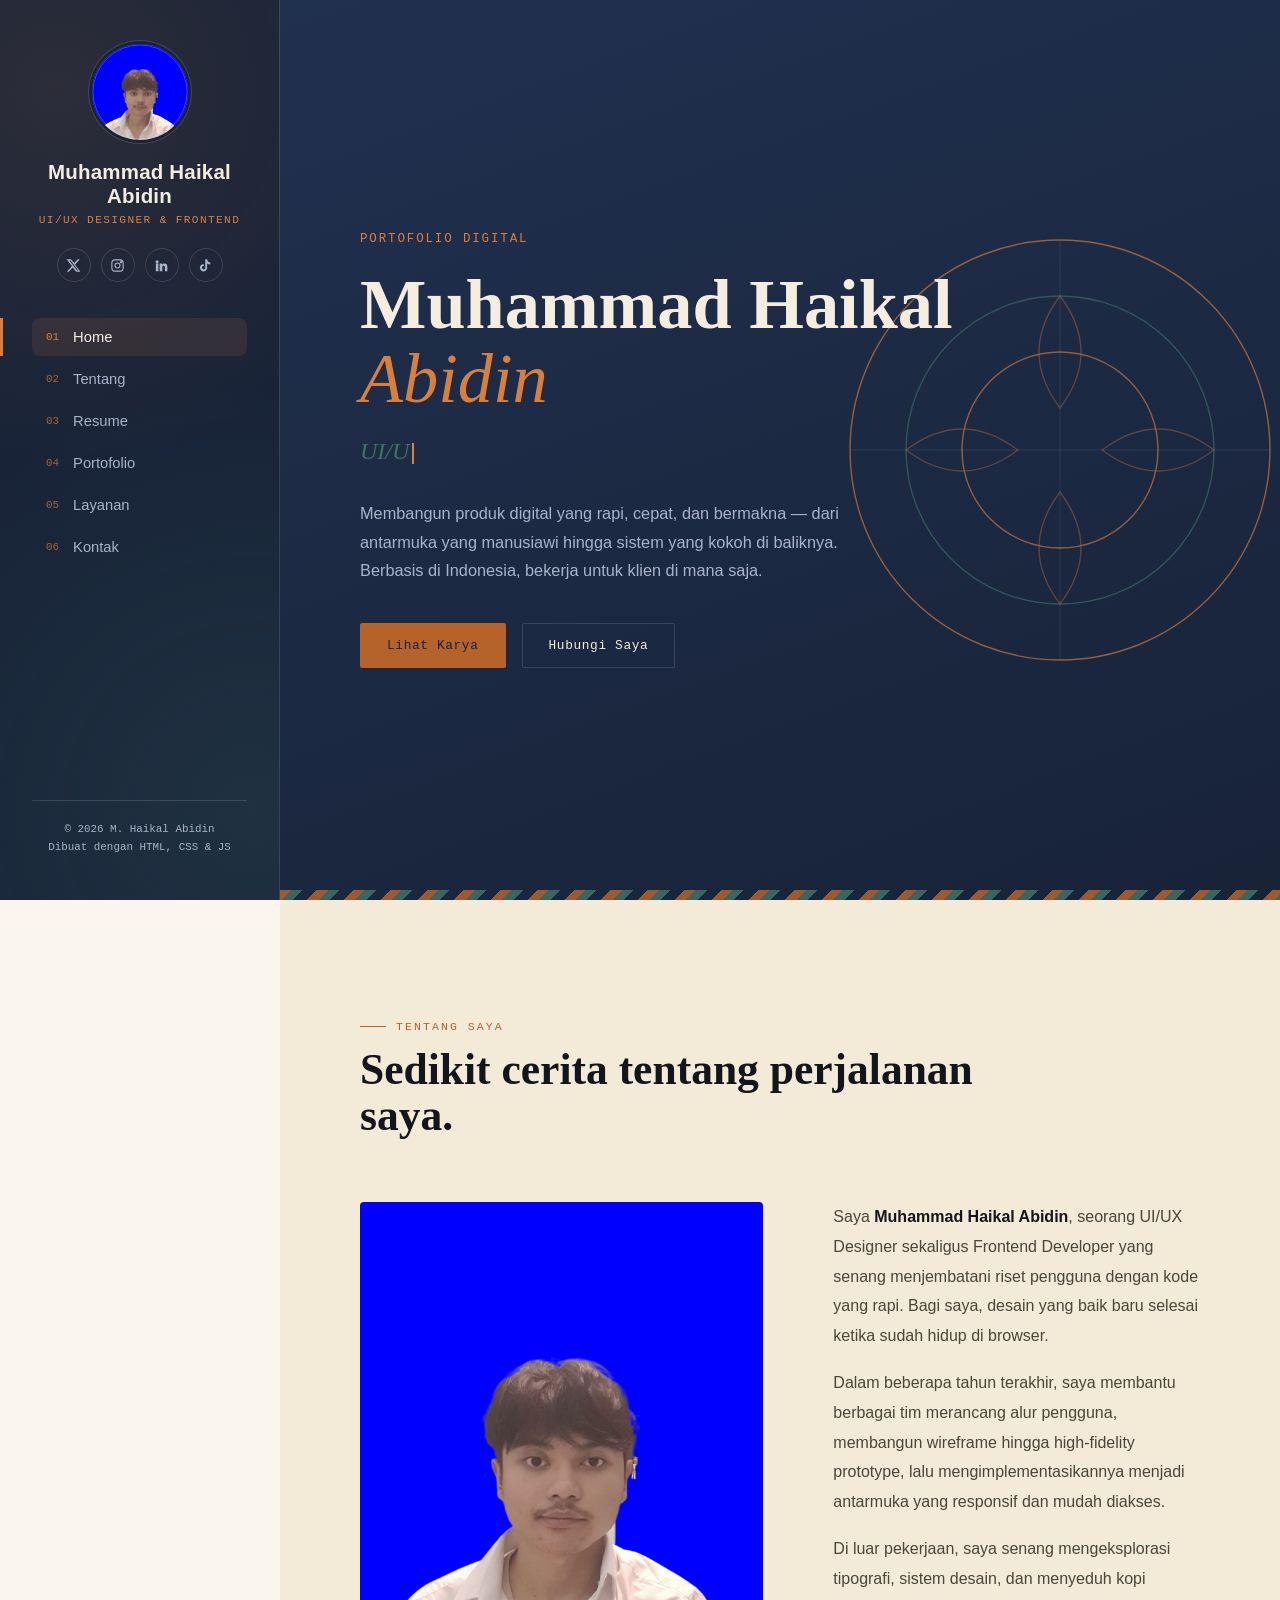
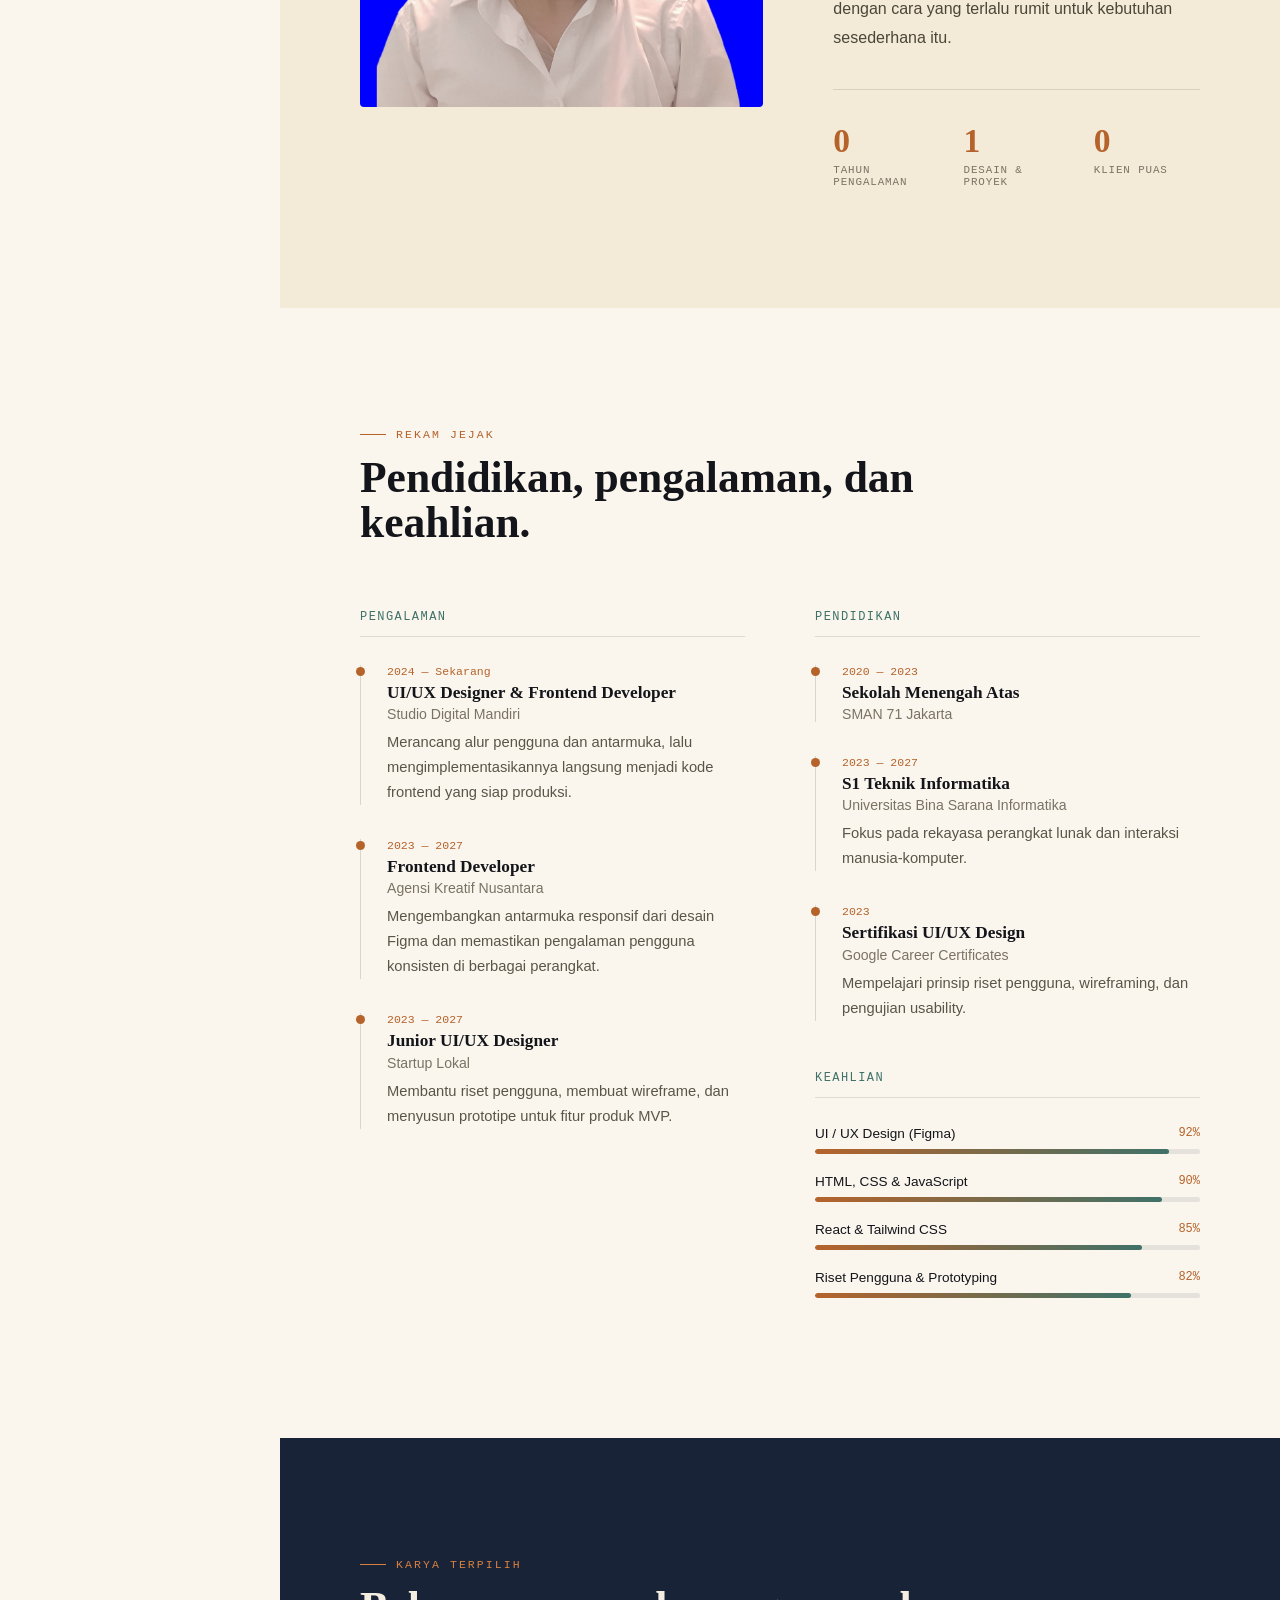
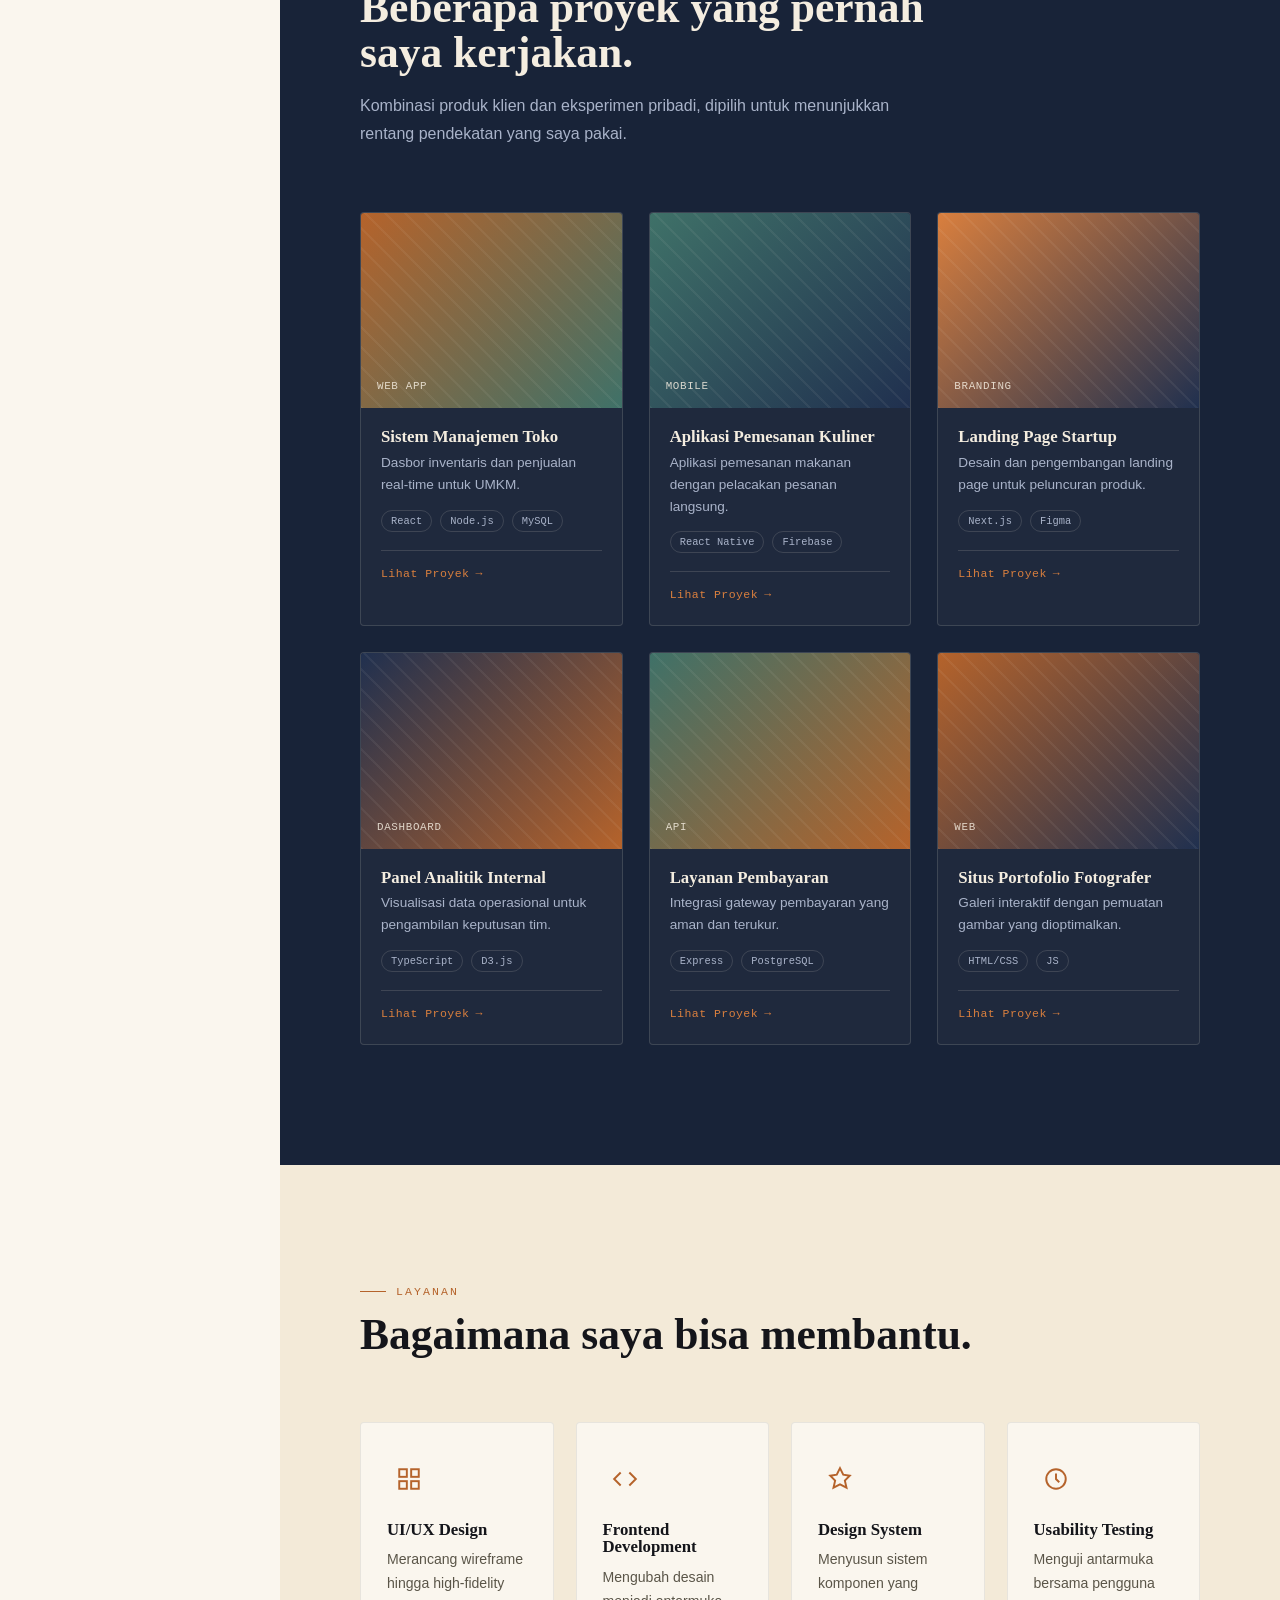
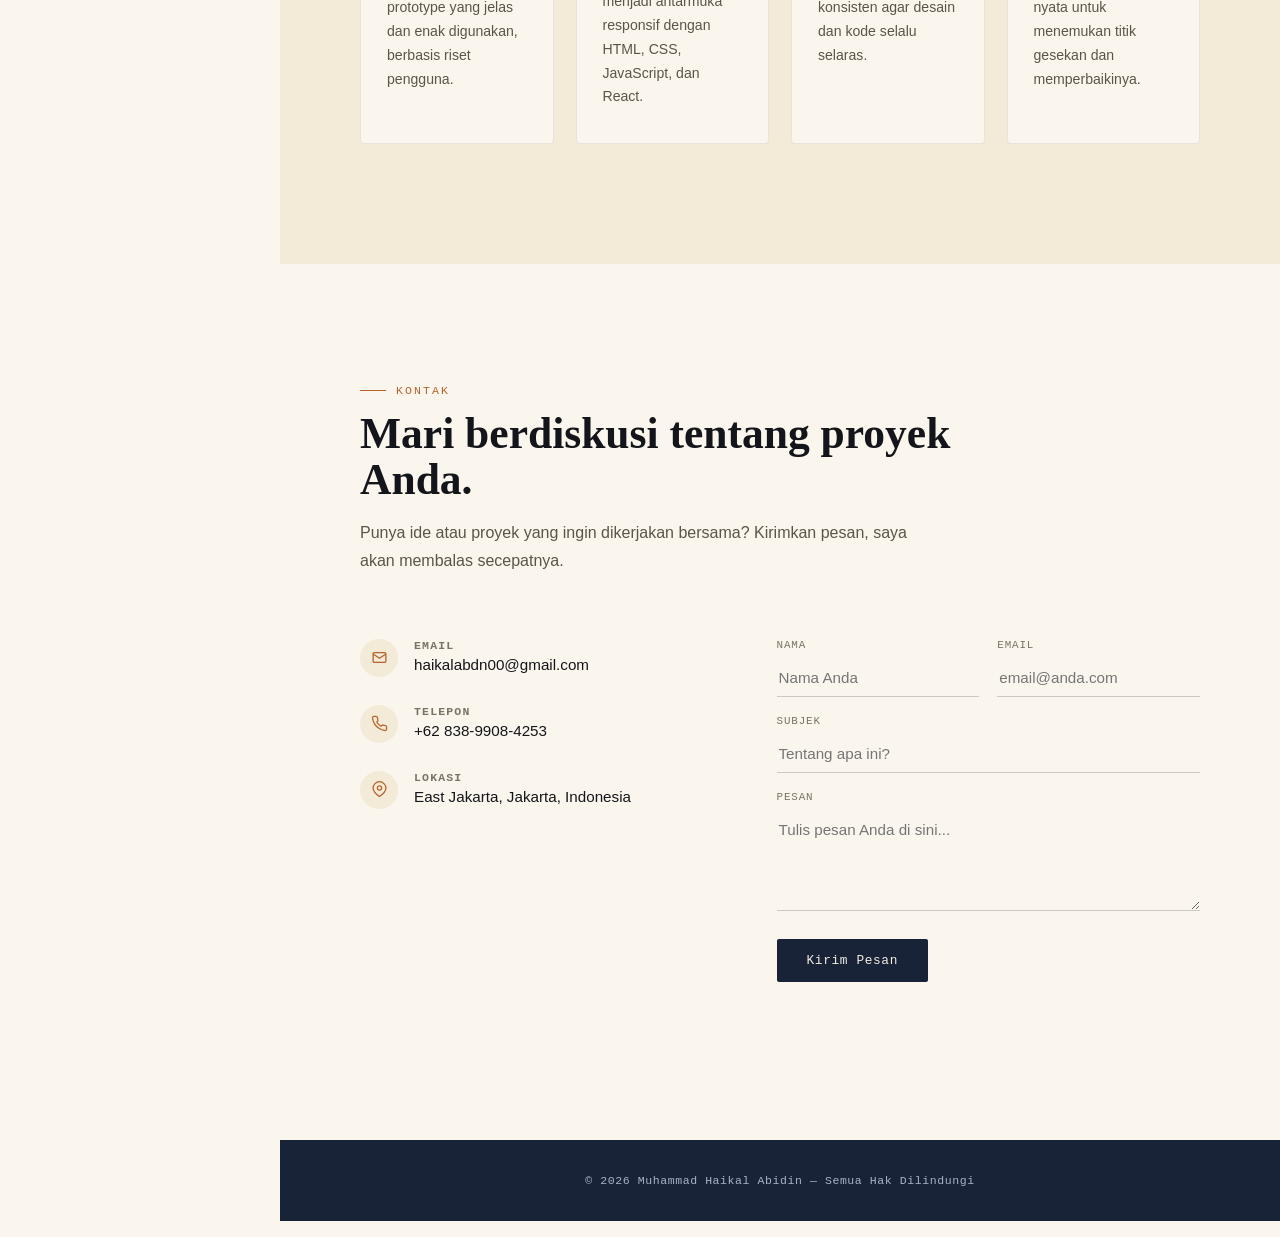
==== commit d28f7b69: "portofolio" ====
--- a/index.html
+++ b/index.html
@@ -377,4 +377,4 @@
 <script src="js/script.js"></script>
 
 </body>
-</html>+</html>
--- a/css/style.css
+++ b/css/style.css
@@ -0,0 +1,573 @@
+:root{
+    --ink:#14151a;
+    --indigo:#20304f;
+    --indigo-deep:#182338;
+    --copper:#b5632b;
+    --copper-bright:#d97f3e;
+    --teal:#3f7168;
+    --sand:#f3ead8;
+    --paper:#faf6ee;
+    --text-light:#f4ede0;
+    --text-dim:#a9b3c9;
+    --line: rgba(244,237,224,0.14);
+  }
+
+  *{margin:0;padding:0;box-sizing:border-box;}
+
+  html{scroll-behavior:smooth;}
+
+  body{
+    font-family:'Inter',sans-serif;
+    background:var(--paper);
+    color:var(--ink);
+    overflow-x:hidden;
+  }
+
+  ::selection{background:var(--copper); color:var(--paper);}
+
+  a{text-decoration:none;color:inherit;}
+  ul{list-style:none;}
+
+  .eyebrow{
+    font-family:'Space Mono',monospace;
+    font-size:0.72rem;
+    letter-spacing:0.18em;
+    text-transform:uppercase;
+    color:var(--copper);
+    display:flex;
+    align-items:center;
+    gap:10px;
+    margin-bottom:14px;
+  }
+  .eyebrow::before{
+    content:'';
+    width:26px;height:1px;
+    background:var(--copper);
+    display:inline-block;
+  }
+
+  h1,h2,h3{font-family:'Fraunces',serif; font-weight:600; line-height:1.05;}
+
+  /* ---------- Batik-inspired SVG motif (signature element) ---------- */
+  .motif-line{
+    position:absolute; inset:0;
+    pointer-events:none;
+    opacity:0.5;
+  }
+
+  /* ---------- Layout shell ---------- */
+  .shell{display:flex; min-height:100vh;}
+
+  /* ---------- Sidebar ---------- */
+  .sidebar{
+    width:280px;
+    flex-shrink:0;
+    background:var(--indigo-deep);
+    background-image:
+      radial-gradient(circle at 20% 10%, rgba(217,127,62,0.10), transparent 45%),
+      radial-gradient(circle at 90% 90%, rgba(63,113,104,0.18), transparent 50%);
+    color:var(--text-light);
+    position:fixed;
+    top:0; left:0; bottom:0;
+    display:flex;
+    flex-direction:column;
+    padding:44px 32px;
+    z-index:100;
+    border-right:1px solid var(--line);
+  }
+
+  .avatar{
+    width:96px;height:96px;
+    border-radius:50%;
+    margin:0 auto 20px;
+    position:relative;
+    display:flex; align-items:center; justify-content:center;
+    background:linear-gradient(150deg, var(--copper), var(--teal) 130%);
+    font-family:'Fraunces',serif;
+    font-size:1.7rem;
+    font-weight:600;
+    color:var(--indigo-deep);
+    box-shadow:0 0 0 3px var(--indigo-deep), 0 0 0 4px var(--line);
+  }
+  .avatar svg{position:absolute; inset:0; width:100%; height:100%;}
+  .avatar img{
+    width:100%; height:100%;
+    border-radius:50%;
+    object-fit:cover;
+  }
+
+  .id-name{
+    text-align:center;
+    font-size:1.28rem;
+    font-weight:600;
+    letter-spacing:0.01em;
+  }
+  .id-role{
+    text-align:center;
+    font-family:'Space Mono',monospace;
+    font-size:0.7rem;
+    letter-spacing:0.12em;
+    text-transform:uppercase;
+    color:var(--copper-bright);
+    margin-top:6px;
+  }
+
+  .socials{
+    display:flex; justify-content:center; gap:10px;
+    margin:22px 0 36px;
+  }
+  .socials a{
+    width:34px;height:34px;
+    border:1px solid var(--line);
+    border-radius:50%;
+    display:flex; align-items:center; justify-content:center;
+    transition:all .25s ease;
+    color:var(--text-dim);
+  }
+  .socials a:hover{
+    background:var(--copper);
+    border-color:var(--copper);
+    color:var(--indigo-deep);
+    transform:translateY(-2px);
+  }
+  .socials svg{width:15px; height:15px;}
+
+  nav.side-nav ul{display:flex; flex-direction:column; gap:4px;}
+  nav.side-nav a{
+    display:flex; align-items:center; gap:14px;
+    padding:11px 14px;
+    border-radius:8px;
+    font-size:0.92rem;
+    color:var(--text-dim);
+    transition:all .25s ease;
+    position:relative;
+  }
+  nav.side-nav a .num{
+    font-family:'Space Mono',monospace;
+    font-size:0.68rem;
+    color:var(--copper-bright);
+    opacity:0.7;
+  }
+  nav.side-nav a:hover{color:var(--text-light); background:rgba(244,237,224,0.05);}
+  nav.side-nav a.active{
+    color:var(--text-light);
+    background:rgba(217,127,62,0.12);
+  }
+  nav.side-nav a.active .num{opacity:1;}
+  nav.side-nav a.active::before{
+    content:'';
+    position:absolute; left:-32px; top:0; bottom:0;
+    width:3px; background:var(--copper-bright);
+  }
+
+  .sidebar-footer{
+    margin-top:auto;
+    text-align:center;
+    font-family:'Space Mono',monospace;
+    font-size:0.68rem;
+    color:var(--text-dim);
+    line-height:1.6;
+    padding-top:20px;
+    border-top:1px solid var(--line);
+  }
+
+  .menu-toggle{
+    display:none;
+    position:fixed; top:18px; right:18px; z-index:200;
+    width:44px; height:44px;
+    background:var(--indigo-deep);
+    border:1px solid var(--line);
+    border-radius:8px;
+    color:var(--text-light);
+    align-items:center; justify-content:center;
+    cursor:pointer;
+  }
+
+  /* ---------- Main content ---------- */
+  main{
+    margin-left:280px;
+    width:calc(100% - 280px);
+  }
+
+  section{
+    padding:120px 80px;
+    position:relative;
+  }
+
+  /* ---------- Home / Hero ---------- */
+  #home{
+    min-height:100vh;
+    display:flex;
+    align-items:center;
+    background:var(--indigo);
+    background-image:
+      linear-gradient(160deg, var(--indigo) 0%, var(--indigo-deep) 100%);
+    color:var(--text-light);
+    overflow:hidden;
+    padding:80px;
+  }
+  #home .hero-inner{max-width:640px; position:relative; z-index:2;}
+  #home .hero-kicker{
+    font-family:'Space Mono',monospace;
+    color:var(--copper-bright);
+    letter-spacing:0.15em;
+    text-transform:uppercase;
+    font-size:0.78rem;
+    margin-bottom:22px;
+  }
+  #home h1{
+    font-size:clamp(2.6rem, 5.5vw, 4.6rem);
+    color:var(--text-light);
+  }
+  #home h1 em{
+    font-style:italic;
+    color:var(--copper-bright);
+    font-weight:500;
+  }
+  #home .role-line{
+    margin-top:22px;
+    font-family:'Fraunces',serif;
+    font-style:italic;
+    font-size:1.5rem;
+    color:var(--teal);
+    min-height:2.2rem;
+  }
+  #home .role-line .cursor{
+    display:inline-block;
+    width:2px; height:1.3rem;
+    background:var(--copper-bright);
+    margin-left:3px;
+    vertical-align:middle;
+    animation:blink 1s steps(1) infinite;
+  }
+  @keyframes blink{50%{opacity:0;}}
+
+  #home p.lede{
+    margin-top:26px;
+    color:var(--text-dim);
+    font-size:1.02rem;
+    line-height:1.75;
+    max-width:480px;
+  }
+
+  .btn-row{display:flex; gap:16px; margin-top:38px;}
+  .btn{
+    font-family:'Space Mono',monospace;
+    font-size:0.8rem;
+    letter-spacing:0.05em;
+    padding:14px 26px;
+    border-radius:2px;
+    display:inline-flex;
+    align-items:center;
+    gap:10px;
+    transition:all .25s ease;
+    border:1px solid transparent;
+  }
+  .btn-solid{background:var(--copper); color:var(--indigo-deep);}
+  .btn-solid:hover{background:var(--copper-bright); transform:translateY(-2px);}
+  .btn-outline{border-color:var(--line); color:var(--text-light);}
+  .btn-outline:hover{border-color:var(--copper-bright); color:var(--copper-bright);}
+
+  .hero-motif{
+    position:absolute;
+    right:-60px; top:50%; transform:translateY(-50%);
+    width:56%; max-width:640px;
+    opacity:0.9;
+    z-index:1;
+  }
+
+  .parang-strip{
+    position:absolute; left:0; right:0; bottom:0;
+    height:10px;
+    background:repeating-linear-gradient(135deg, var(--copper) 0 8px, var(--teal) 8px 16px, transparent 16px 26px);
+    opacity:0.85;
+  }
+
+  /* ---------- Section heading pattern ---------- */
+  .sec-head{max-width:640px; margin-bottom:64px;}
+  .sec-head h2{font-size:clamp(1.9rem, 3.4vw, 2.8rem); color:var(--ink);}
+  .sec-head p{margin-top:16px; color:#5a5548; line-height:1.75; max-width:560px;}
+
+  /* ---------- About ---------- */
+  #about{background:var(--sand);}
+  .about-grid{
+    display:grid;
+    grid-template-columns:1.1fr 1fr;
+    gap:70px;
+    align-items:start;
+  }
+  .about-portrait{
+    aspect-ratio:4/5;
+    border-radius:4px;
+    background:linear-gradient(155deg, var(--indigo) 0%, var(--teal) 130%);
+    position:relative;
+    overflow:hidden;
+  }
+  .about-portrait img{
+    width:100%; height:100%;
+    object-fit:cover;
+    display:block;
+  }
+  .about-copy p{color:#4a4638; line-height:1.85; margin-bottom:18px; font-size:1rem;}
+  .about-copy strong{color:var(--ink); font-weight:600;}
+
+  .stat-row{
+    display:grid;
+    grid-template-columns:repeat(3,1fr);
+    gap:24px;
+    margin-top:36px;
+    padding-top:32px;
+    border-top:1px solid rgba(20,21,26,0.12);
+  }
+  .stat-row .num{
+    font-family:'Fraunces',serif;
+    font-size:2.1rem;
+    color:var(--copper);
+    font-weight:600;
+  }
+  .stat-row .label{
+    font-family:'Space Mono',monospace;
+    font-size:0.68rem;
+    letter-spacing:0.08em;
+    text-transform:uppercase;
+    color:#7a7364;
+    margin-top:4px;
+  }
+
+  /* ---------- Resume / timeline ---------- */
+  #resume{background:var(--paper);}
+  .timeline-cols{display:grid; grid-template-columns:1fr 1fr; gap:70px;}
+  .tl-title{
+    font-family:'Space Mono',monospace;
+    font-size:0.75rem;
+    letter-spacing:0.12em;
+    text-transform:uppercase;
+    color:var(--teal);
+    margin-bottom:28px;
+    padding-bottom:12px;
+    border-bottom:1px solid rgba(20,21,26,0.12);
+  }
+  .tl-item{
+    position:relative;
+    padding-left:26px;
+    margin-bottom:34px;
+    border-left:1px solid rgba(20,21,26,0.14);
+  }
+  .tl-item::before{
+    content:'';
+    position:absolute; left:-5px; top:2px;
+    width:9px; height:9px; border-radius:50%;
+    background:var(--copper);
+  }
+  .tl-period{font-family:'Space Mono',monospace; font-size:0.72rem; color:var(--copper); margin-bottom:6px;}
+  .tl-item h3{font-size:1.08rem; font-weight:600; color:var(--ink); margin-bottom:4px;}
+  .tl-item .org{font-size:0.88rem; color:#7a7364; margin-bottom:8px;}
+  .tl-item p{font-size:0.92rem; color:#5a5548; line-height:1.7;}
+
+  .skills-block{margin-top:50px;}
+  .skill-bar{margin-bottom:20px;}
+  .skill-bar .top{display:flex; justify-content:space-between; font-size:0.85rem; margin-bottom:8px;}
+  .skill-bar .top span:first-child{font-weight:500; color:var(--ink);}
+  .skill-bar .top span:last-child{font-family:'Space Mono',monospace; color:var(--copper); font-size:0.75rem;}
+  .track{height:5px; background:rgba(20,21,26,0.09); border-radius:3px; overflow:hidden;}
+  .fill{height:100%; background:linear-gradient(90deg,var(--copper),var(--teal)); width:0%; border-radius:3px; transition:width 1.4s cubic-bezier(.2,.8,.2,1);}
+
+  /* ---------- Portfolio ---------- */
+  #portfolio{background:var(--indigo-deep); color:var(--text-light);}
+  #portfolio .sec-head h2{color:var(--text-light);}
+  #portfolio .sec-head p{color:var(--text-dim);}
+  #portfolio .eyebrow{color:var(--copper-bright);}
+  #portfolio .eyebrow::before{background:var(--copper-bright);}
+
+  .proj-grid{
+    display:grid;
+    grid-template-columns:repeat(3, 1fr);
+    gap:26px;
+  }
+  .proj-card{
+    display:block;
+    border-radius:4px;
+    overflow:hidden;
+    background:rgba(244,237,224,0.03);
+    border:1px solid var(--line);
+    transition:transform .3s ease, border-color .3s ease, box-shadow .3s ease;
+    cursor:pointer;
+  }
+  .proj-card:hover{
+    transform:translateY(-6px);
+    border-color:var(--copper-bright);
+    box-shadow:0 16px 34px rgba(0,0,0,0.28);
+  }
+  .proj-thumb{
+    aspect-ratio:4/3;
+    position:relative;
+    display:flex; align-items:flex-end; padding:16px;
+    overflow:hidden;
+  }
+  .proj-thumb::after{
+    content:'';
+    position:absolute; inset:0;
+    background:repeating-linear-gradient(45deg, rgba(244,237,224,0.06) 0 2px, transparent 2px 14px);
+  }
+  .proj-thumb span{
+    font-family:'Space Mono',monospace;
+    font-size:0.68rem;
+    letter-spacing:0.06em;
+    color:rgba(244,237,224,0.85);
+    z-index:1;
+    text-transform:uppercase;
+  }
+  .proj-body{padding:20px 20px 24px;}
+  .proj-body h3{font-size:1.05rem; font-weight:600; margin-bottom:6px;}
+  .proj-body p{font-size:0.85rem; color:var(--text-dim); line-height:1.6;}
+  .proj-tags{display:flex; gap:8px; margin-top:14px; flex-wrap:wrap;}
+  .proj-tags span{
+    font-family:'Space Mono',monospace;
+    font-size:0.65rem;
+    padding:4px 9px;
+    border:1px solid var(--line);
+    border-radius:20px;
+    color:var(--text-dim);
+  }
+  .proj-link{
+    display:flex;
+    align-items:center;
+    gap:6px;
+    margin-top:18px;
+    padding-top:16px;
+    border-top:1px solid var(--line);
+    font-family:'Space Mono',monospace;
+    font-size:0.72rem;
+    letter-spacing:0.04em;
+    color:var(--copper-bright);
+  }
+  .proj-link .arrow{transition:transform .25s ease;}
+  .proj-card:hover .proj-link .arrow{transform:translateX(5px);}
+
+  /* ---------- Services ---------- */
+  #services{background:var(--sand);}
+  .serv-grid{display:grid; grid-template-columns:repeat(4,1fr); gap:22px;}
+  .serv-card{
+    background:var(--paper);
+    padding:34px 26px;
+    border-radius:4px;
+    border:1px solid rgba(20,21,26,0.08);
+    transition:transform .3s ease, box-shadow .3s ease;
+  }
+  .serv-card:hover{transform:translateY(-6px); box-shadow:0 20px 40px rgba(20,21,26,0.08);}
+  .serv-card .icon{
+    width:44px; height:44px;
+    display:flex; align-items:center; justify-content:center;
+    margin-bottom:20px;
+    color:var(--copper);
+  }
+  .serv-card .icon svg{width:26px; height:26px;}
+  .serv-card h3{font-size:1.05rem; font-weight:600; margin-bottom:10px; color:var(--ink);}
+  .serv-card p{font-size:0.88rem; color:#5a5548; line-height:1.7;}
+
+  /* ---------- Contact ---------- */
+  #contact{background:var(--paper);}
+  .contact-grid{display:grid; grid-template-columns:0.9fr 1.1fr; gap:70px;}
+  .contact-info-item{
+    display:flex; gap:16px; align-items:flex-start;
+    margin-bottom:28px;
+  }
+  .contact-info-item .icon{
+    width:38px; height:38px; flex-shrink:0;
+    border-radius:50%;
+    background:var(--sand);
+    display:flex; align-items:center; justify-content:center;
+    color:var(--copper);
+  }
+  .contact-info-item .icon svg{width:17px; height:17px;}
+  .contact-info-item h4{font-size:0.72rem; letter-spacing:0.1em; text-transform:uppercase; font-family:'Space Mono',monospace; color:#7a7364; margin-bottom:4px;}
+  .contact-info-item p{font-size:0.95rem; color:var(--ink);}
+
+  form{display:flex; flex-direction:column; gap:18px;}
+  .form-row{display:grid; grid-template-columns:1fr 1fr; gap:18px;}
+  label{
+    font-family:'Space Mono',monospace;
+    font-size:0.68rem;
+    letter-spacing:0.08em;
+    text-transform:uppercase;
+    color:#7a7364;
+    margin-bottom:8px;
+    display:block;
+  }
+  input, textarea{
+    width:100%;
+    background:transparent;
+    border:none;
+    border-bottom:1px solid rgba(20,21,26,0.2);
+    padding:10px 2px;
+    font-family:'Inter',sans-serif;
+    font-size:0.95rem;
+    color:var(--ink);
+    outline:none;
+    transition:border-color .25s ease;
+  }
+  input:focus, textarea:focus{border-color:var(--copper);}
+  textarea{resize:vertical; min-height:100px;}
+  .submit-btn{
+    align-self:flex-start;
+    margin-top:6px;
+    background:var(--indigo-deep);
+    color:var(--text-light);
+    font-family:'Space Mono',monospace;
+    font-size:0.8rem;
+    letter-spacing:0.05em;
+    padding:14px 30px;
+    border:none;
+    border-radius:2px;
+    cursor:pointer;
+    transition:background .25s ease, transform .25s ease;
+  }
+  .submit-btn:hover{background:var(--copper); transform:translateY(-2px);}
+  .form-msg{font-size:0.85rem; font-family:'Space Mono',monospace; color:var(--teal); min-height:20px;}
+
+  /* ---------- reveal on scroll ---------- */
+  .reveal{opacity:0; transform:translateY(28px); transition:opacity .8s ease, transform .8s ease;}
+  .reveal.in{opacity:1; transform:translateY(0);}
+
+  /* ---------- footer ---------- */
+  footer{
+    background:var(--indigo-deep);
+    color:var(--text-dim);
+    text-align:center;
+    padding:34px;
+    font-family:'Space Mono',monospace;
+    font-size:0.72rem;
+    letter-spacing:0.05em;
+  }
+
+  /* ---------- Responsive ---------- */
+  @media(max-width:1100px){
+    .proj-grid{grid-template-columns:repeat(2,1fr);}
+    .serv-grid{grid-template-columns:repeat(2,1fr);}
+    .about-grid, .timeline-cols, .contact-grid{grid-template-columns:1fr;}
+  }
+
+  @media(max-width:880px){
+    .sidebar{
+      transform:translateX(-100%);
+      transition:transform .35s ease;
+      width:260px;
+    }
+    .sidebar.open{transform:translateX(0);}
+    main{margin-left:0; width:100%;}
+    section{padding:90px 26px;}
+    #home{padding:100px 26px 90px;}
+    .menu-toggle{display:flex;}
+    .hero-motif{display:none;}
+    .form-row{grid-template-columns:1fr;}
+  }
+
+  @media(max-width:560px){
+    .proj-grid{grid-template-columns:1fr;}
+    .serv-grid{grid-template-columns:1fr;}
+    .stat-row{grid-template-columns:1fr;}
+  }
+
+  @media (prefers-reduced-motion: reduce){
+    *{animation:none !important; transition:none !important;}
+  }
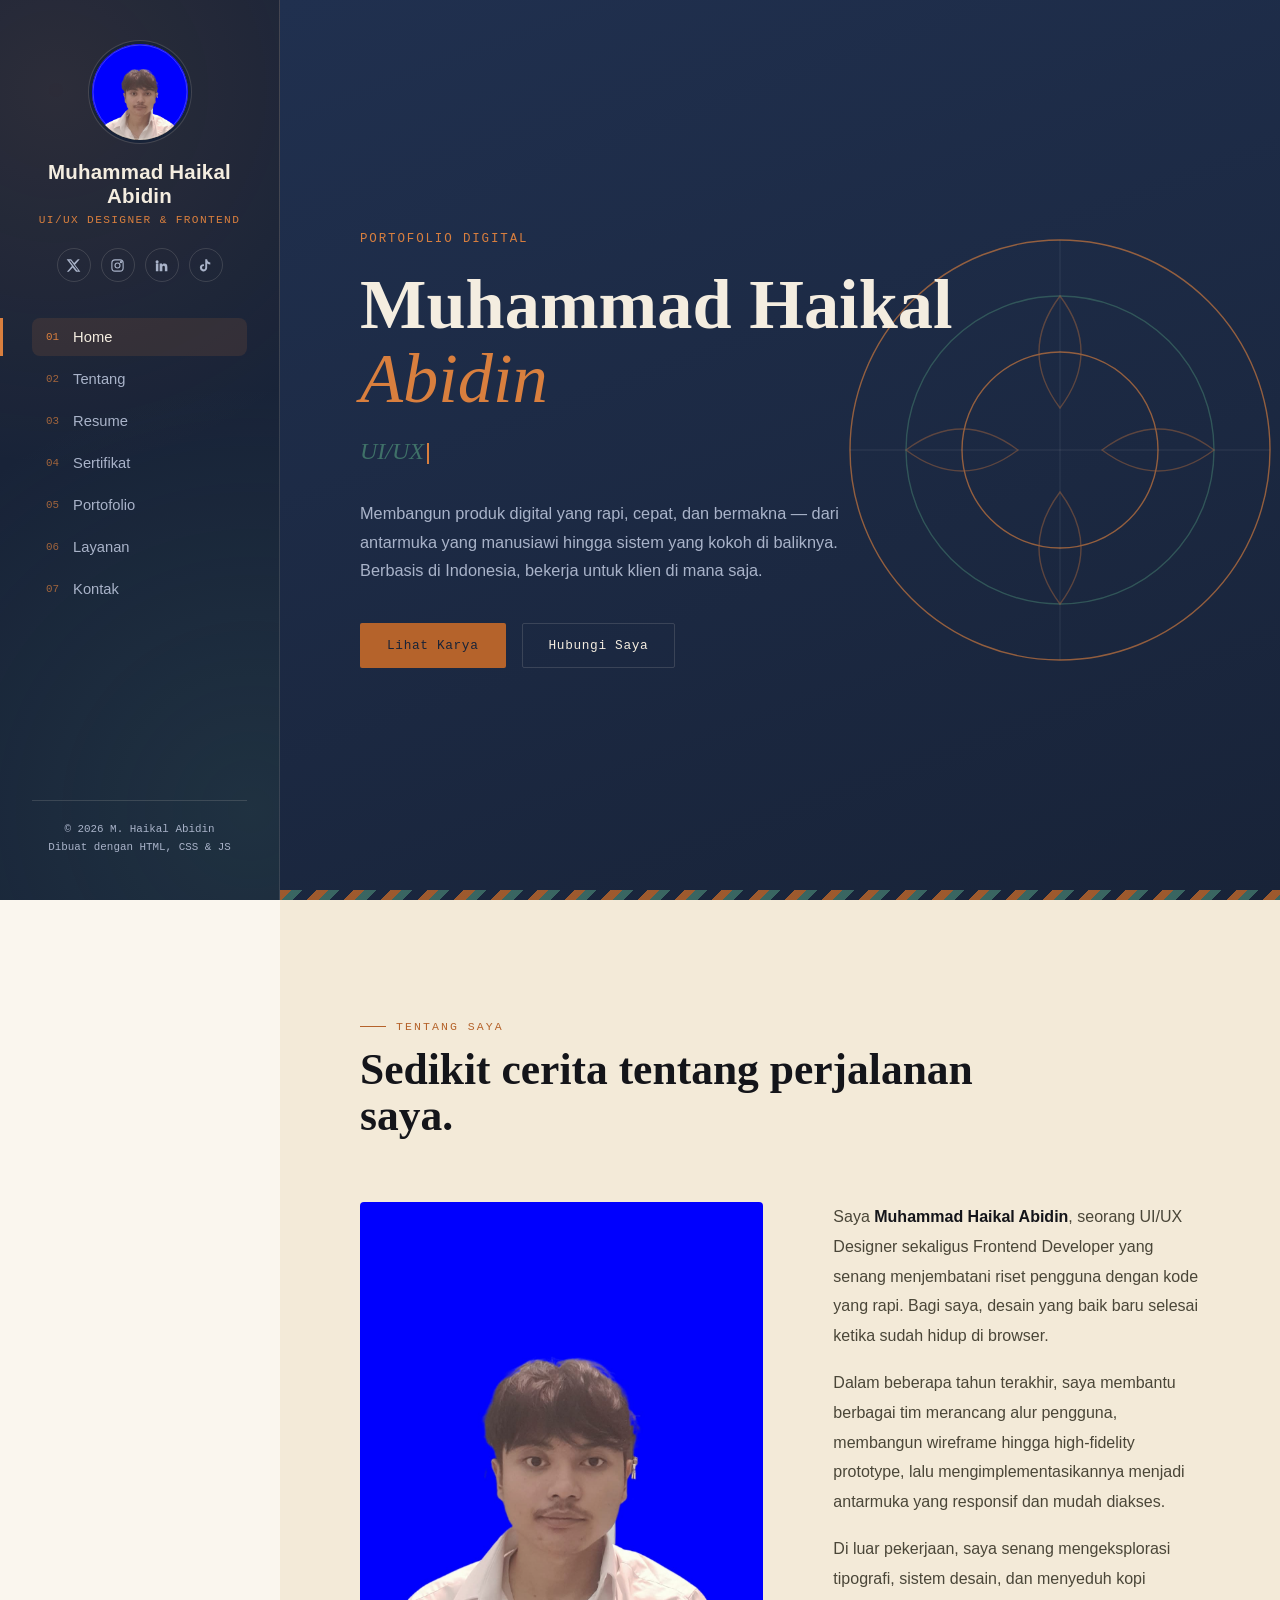
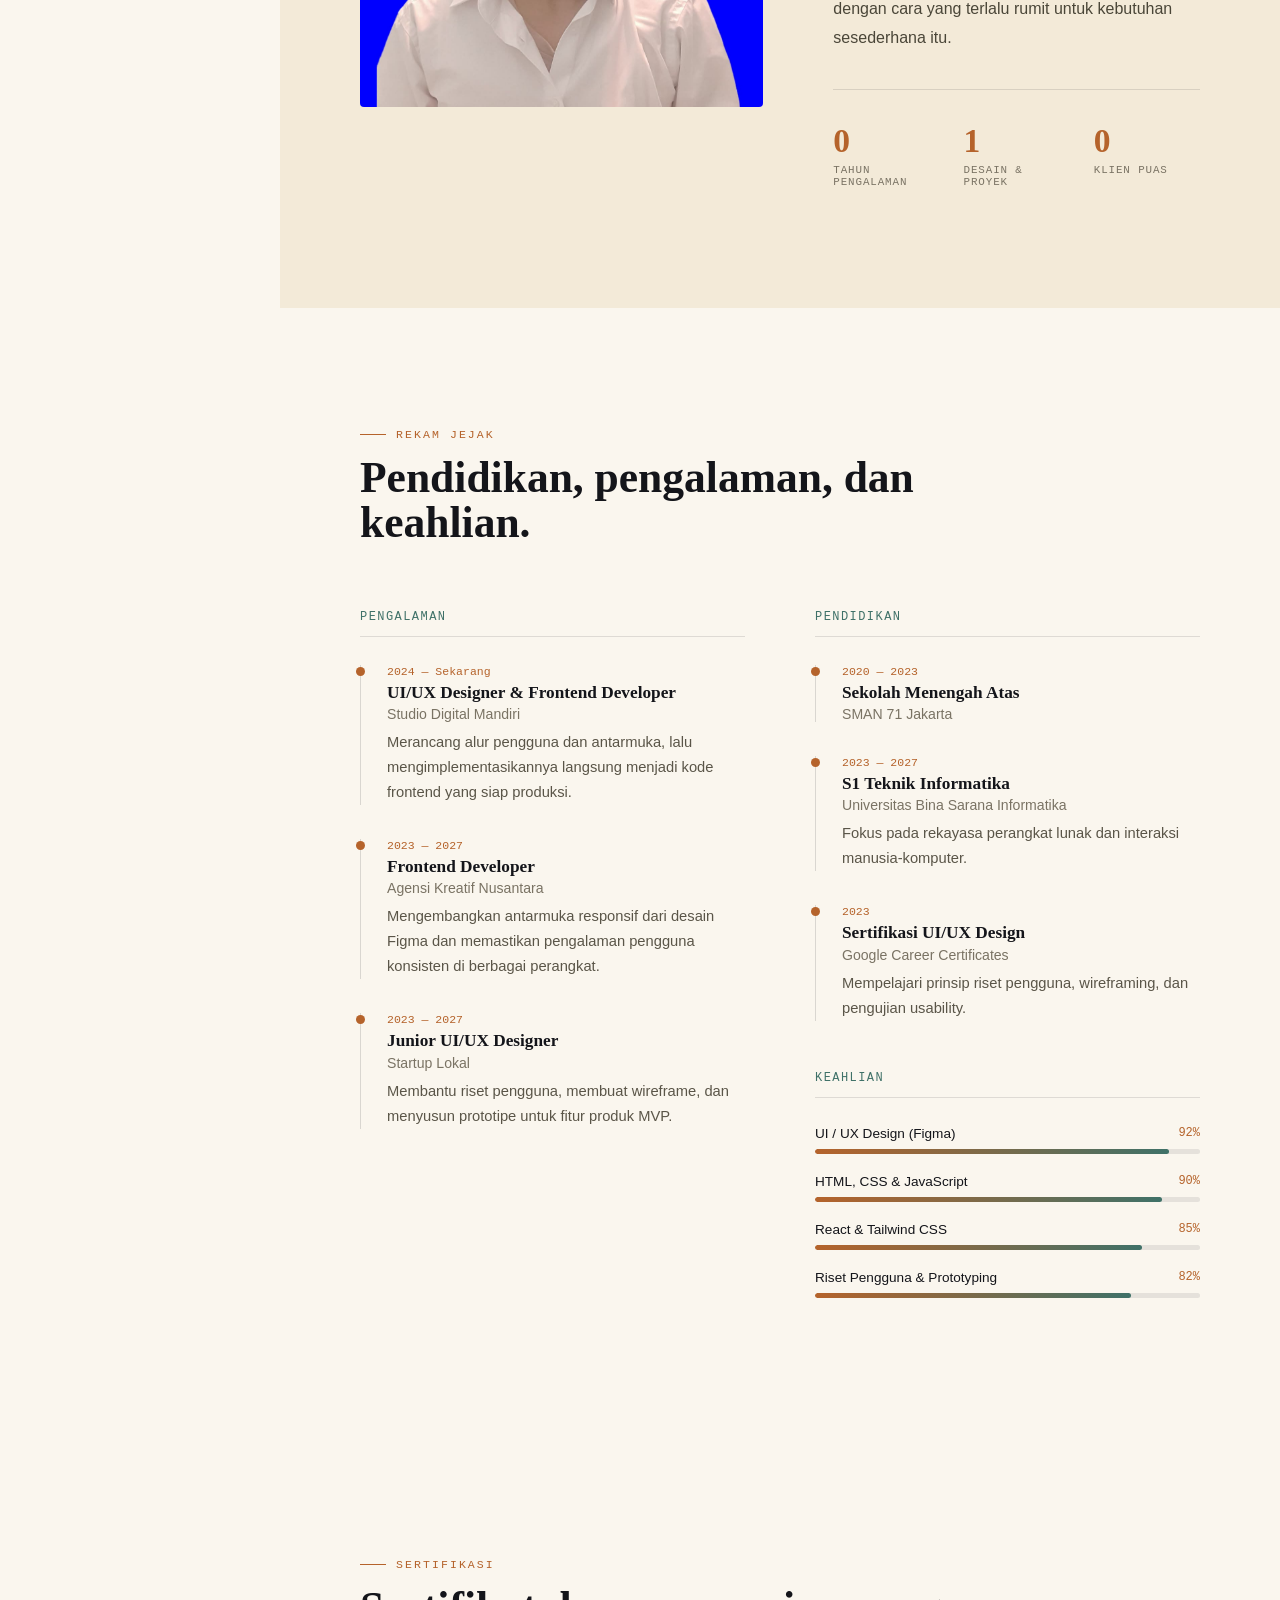
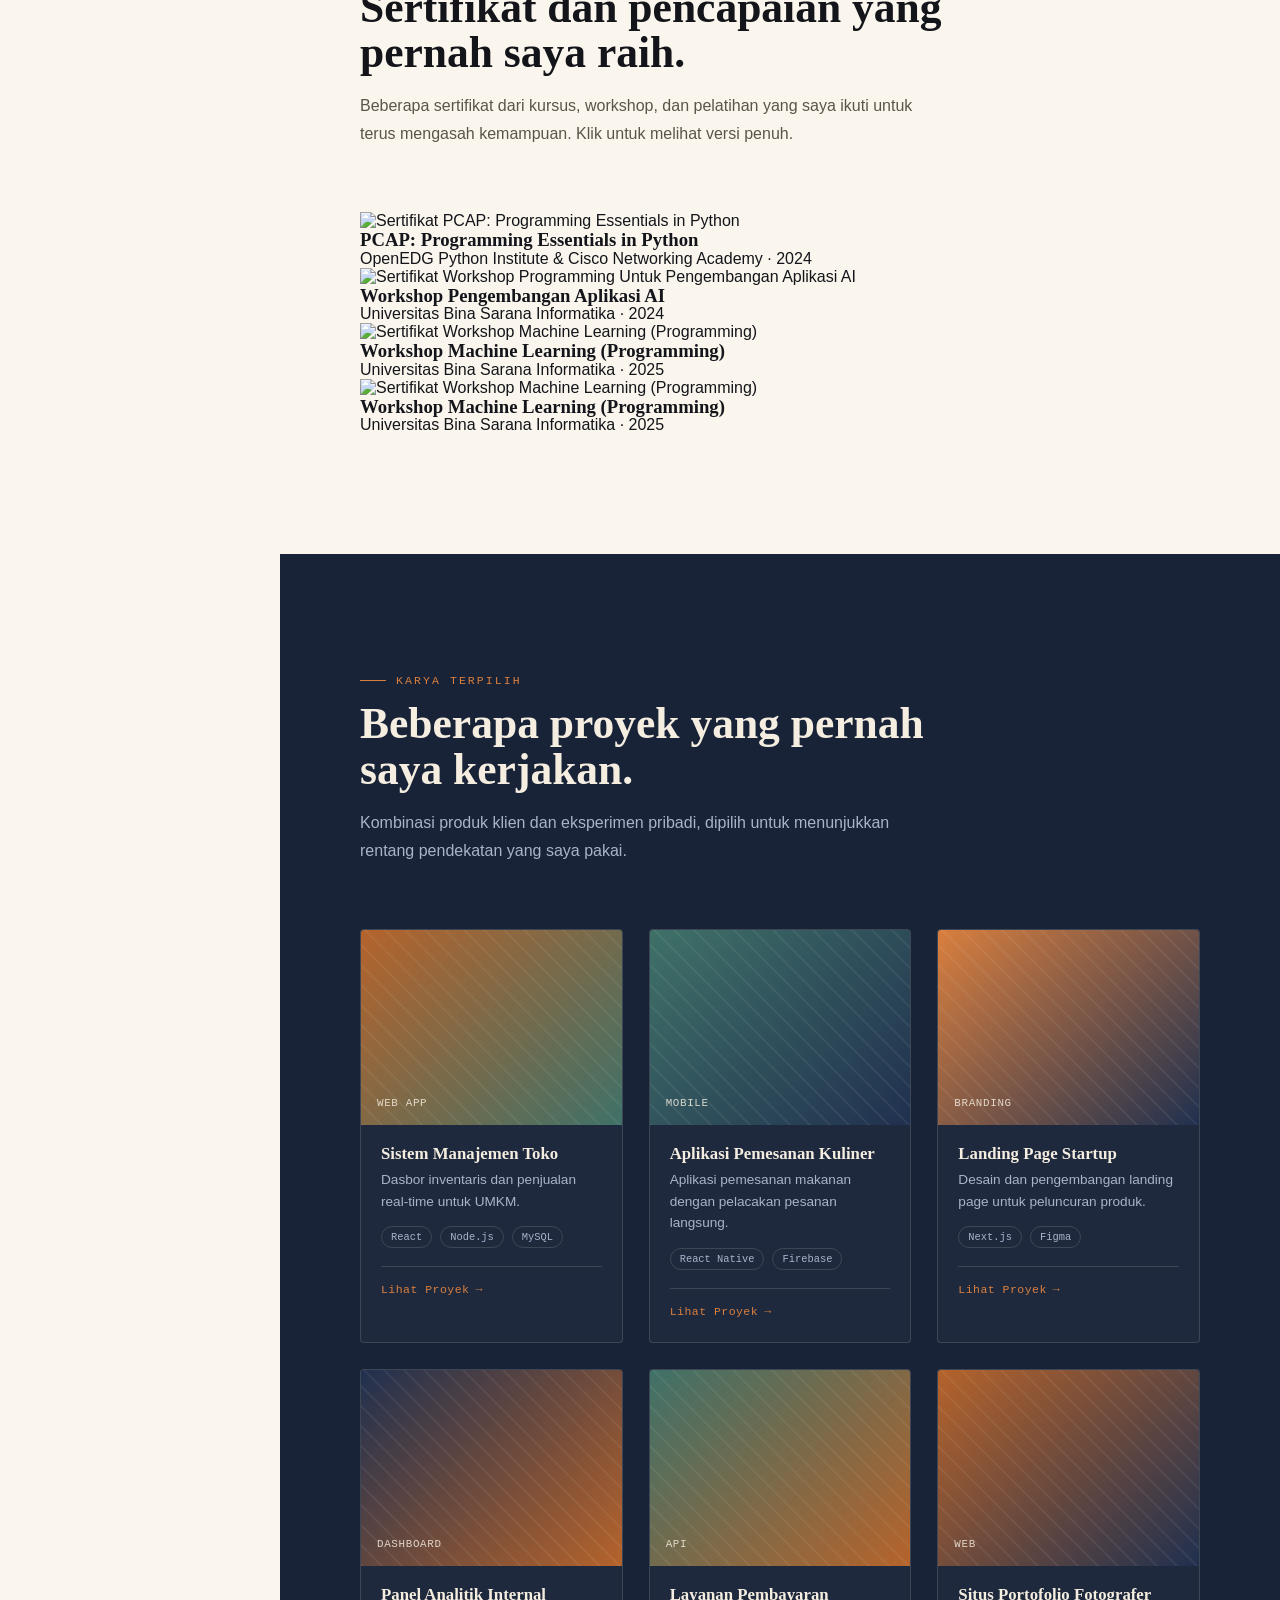
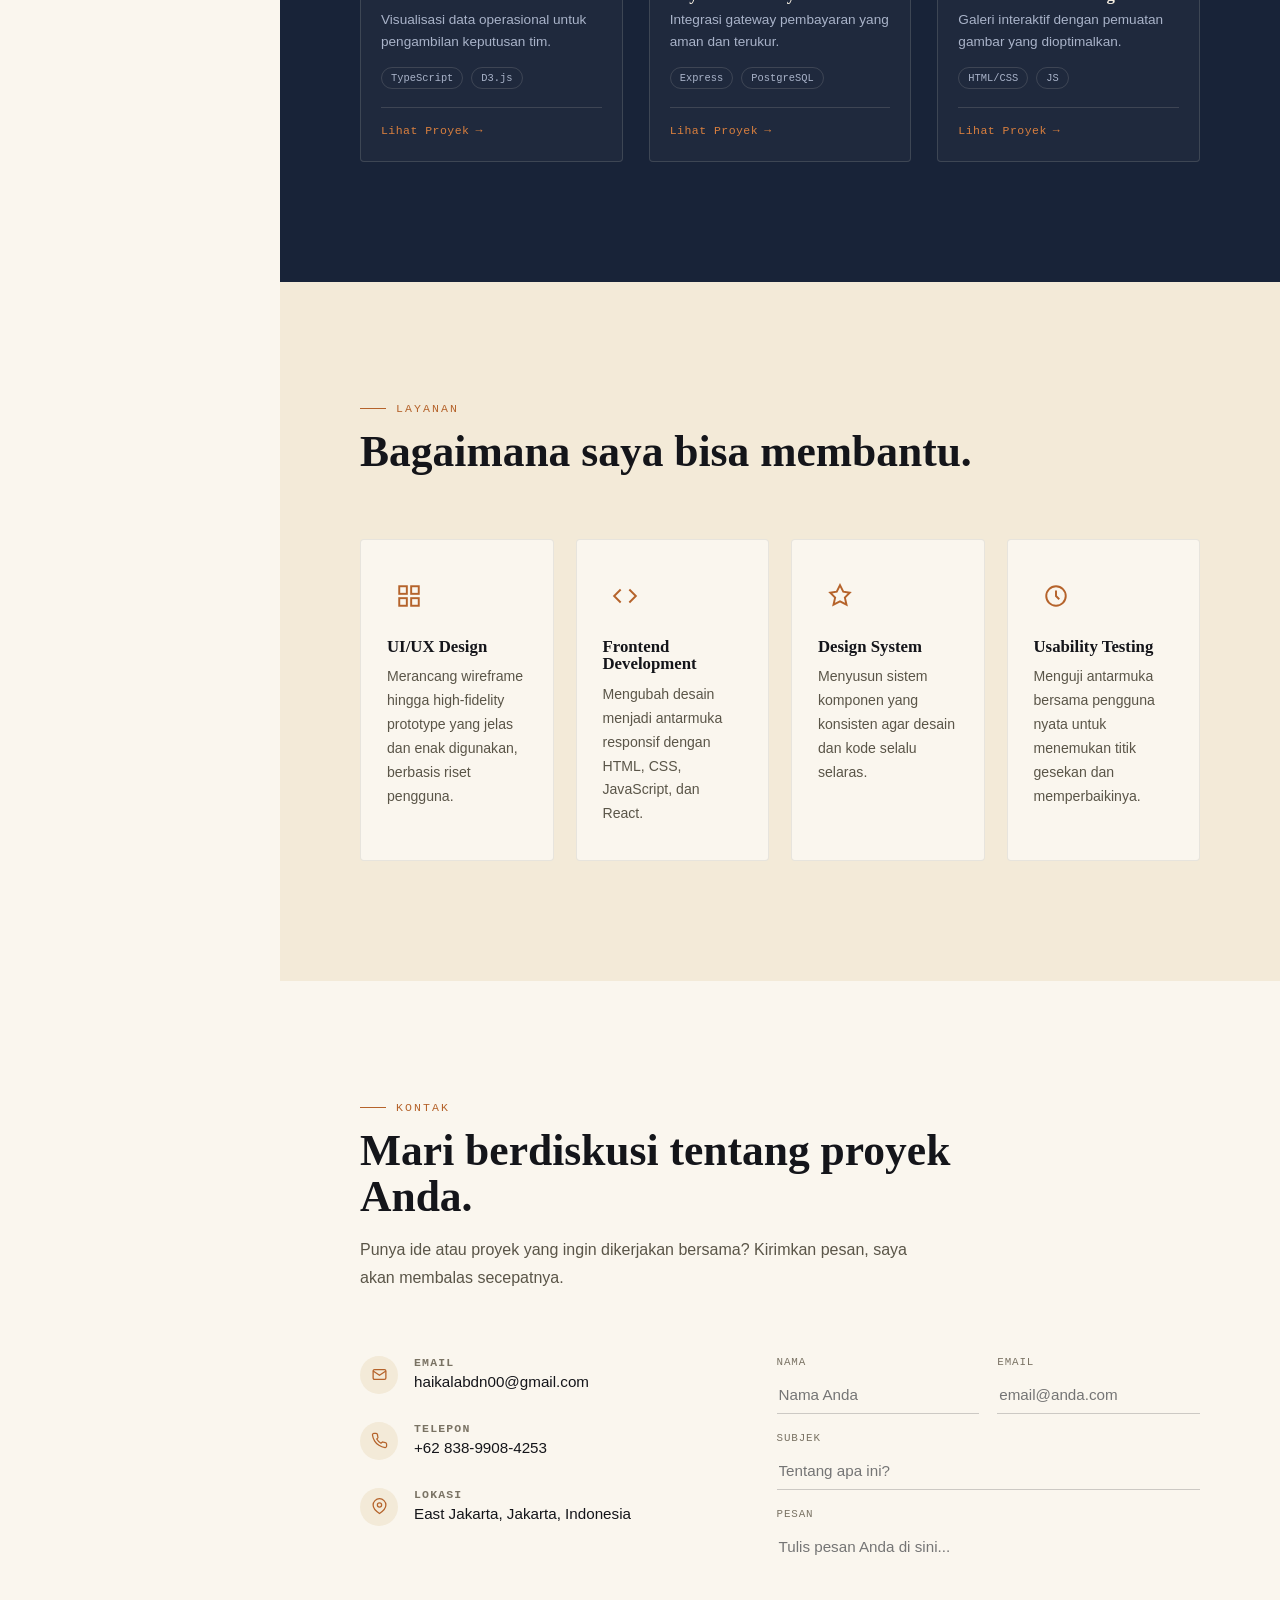
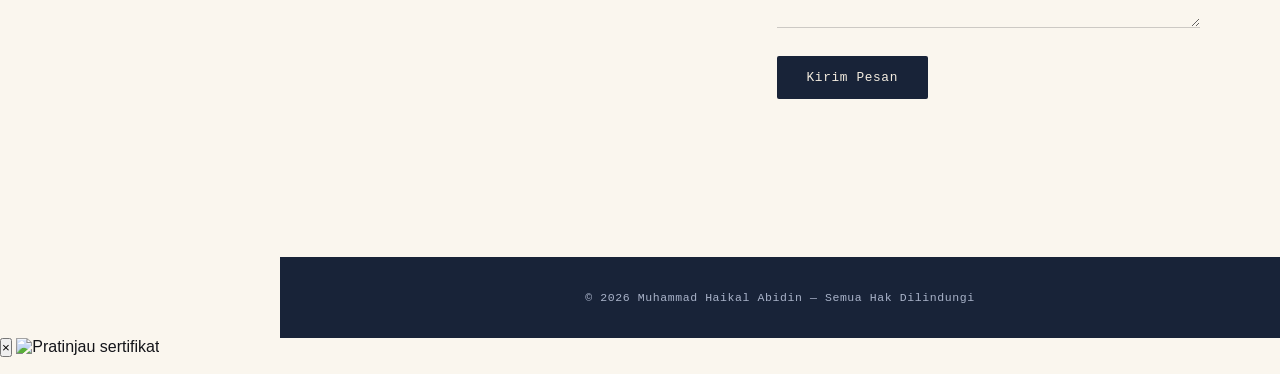
==== commit 4ca17ed9: "Add certificate section and update navigation links Added a new section for certificates with detail" ====
--- a/index.html
+++ b/index.html
@@ -38,9 +38,10 @@
         <li><a href="#home" class="active" data-nav><span class="num">01</span> Home</a></li>
         <li><a href="#about" data-nav><span class="num">02</span> Tentang</a></li>
         <li><a href="#resume" data-nav><span class="num">03</span> Resume</a></li>
-        <li><a href="#portfolio" data-nav><span class="num">04</span> Portofolio</a></li>
-        <li><a href="#services" data-nav><span class="num">05</span> Layanan</a></li>
-        <li><a href="#contact" data-nav><span class="num">06</span> Kontak</a></li>
+        <li><a href="#sertifikat" data-nav><span class="num">04</span> Sertifikat</a></li>
+        <li><a href="#portfolio" data-nav><span class="num">05</span> Portofolio</a></li>
+        <li><a href="#services" data-nav><span class="num">06</span> Layanan</a></li>
+        <li><a href="#contact" data-nav><span class="num">07</span> Kontak</a></li>
       </ul>
     </nav>
 
@@ -199,6 +200,51 @@
       </div>
     </section>
 
+    <!-- SERTIFIKAT -->
+    <section id="sertifikat">
+      <div class="reveal">
+        <div class="eyebrow">Sertifikasi</div>
+        <div class="sec-head">
+          <h2>Sertifikat dan pencapaian yang pernah saya raih.</h2>
+          <p>Beberapa sertifikat dari kursus, workshop, dan pelatihan yang saya ikuti untuk terus mengasah kemampuan. Klik untuk melihat versi penuh.</p>
+        </div>
+      </div>
+
+      <div class="cert-grid">
+        <div class="cert-card reveal" data-cert="sertifikat/jpg.2.jpg" tabindex="0" role="button" aria-label="Buka sertifikat PCAP: Programming Essentials in Python">
+          <div class="cert-thumb"><img src="sertifikat/jpg.2.jpg" alt="Sertifikat PCAP: Programming Essentials in Python" loading="lazy"></div>
+          <div class="cert-body">
+            <h3>PCAP: Programming Essentials in Python</h3>
+            <p>OpenEDG Python Institute &amp; Cisco Networking Academy · 2024</p>
+          </div>
+        </div>
+
+        <div class="cert-card reveal" data-cert="sertifikat/jpg.3.jpg" tabindex="0" role="button" aria-label="Buka sertifikat Workshop Programming Untuk Pengembangan Aplikasi AI">
+          <div class="cert-thumb"><img src="sertifikat/jpg.3.jpg" alt="Sertifikat Workshop Programming Untuk Pengembangan Aplikasi AI" loading="lazy"></div>
+          <div class="cert-body">
+            <h3>Workshop Pengembangan Aplikasi AI</h3>
+            <p>Universitas Bina Sarana Informatika · 2024</p>
+          </div>
+        </div>
+
+        <div class="cert-card reveal" data-cert="sertifikat/jpg.4.jpg" tabindex="0" role="button" aria-label="Buka sertifikat Workshop Machine Learning">
+          <div class="cert-thumb"><img src="sertifikat/jpg.4.jpg" alt="Sertifikat Workshop Machine Learning (Programming)" loading="lazy"></div>
+          <div class="cert-body">
+            <h3>Workshop Machine Learning (Programming)</h3>
+            <p>Universitas Bina Sarana Informatika · 2025</p>
+          </div>
+        </div>
+
+        <div class="cert-card reveal" data-cert="sertifikat/jpg.5.jpg" tabindex="0" role="button" aria-label="Buka sertifikat Workshop Machine Learning">
+          <div class="cert-thumb"><img src="sertifikat/jpg.5.jpg" alt="Sertifikat Workshop Machine Learning (Programming)" loading="lazy"></div>
+          <div class="cert-body">
+            <h3>Workshop Machine Learning (Programming)</h3>
+            <p>Universitas Bina Sarana Informatika · 2025</p>
+          </div>
+        </div>
+      </div>
+    </section>
+
     <!-- PORTFOLIO -->
     <section id="portfolio">
       <div class="reveal">
@@ -374,6 +420,11 @@
   </main>
 </div>
 
+<div class="lightbox" id="certLightbox">
+  <button class="lightbox-close" id="lightboxClose" aria-label="Tutup pratinjau sertifikat">&times;</button>
+  <img src="" alt="Pratinjau sertifikat" id="lightboxImg">
+</div>
+
 <script src="js/script.js"></script>
 
 </body>
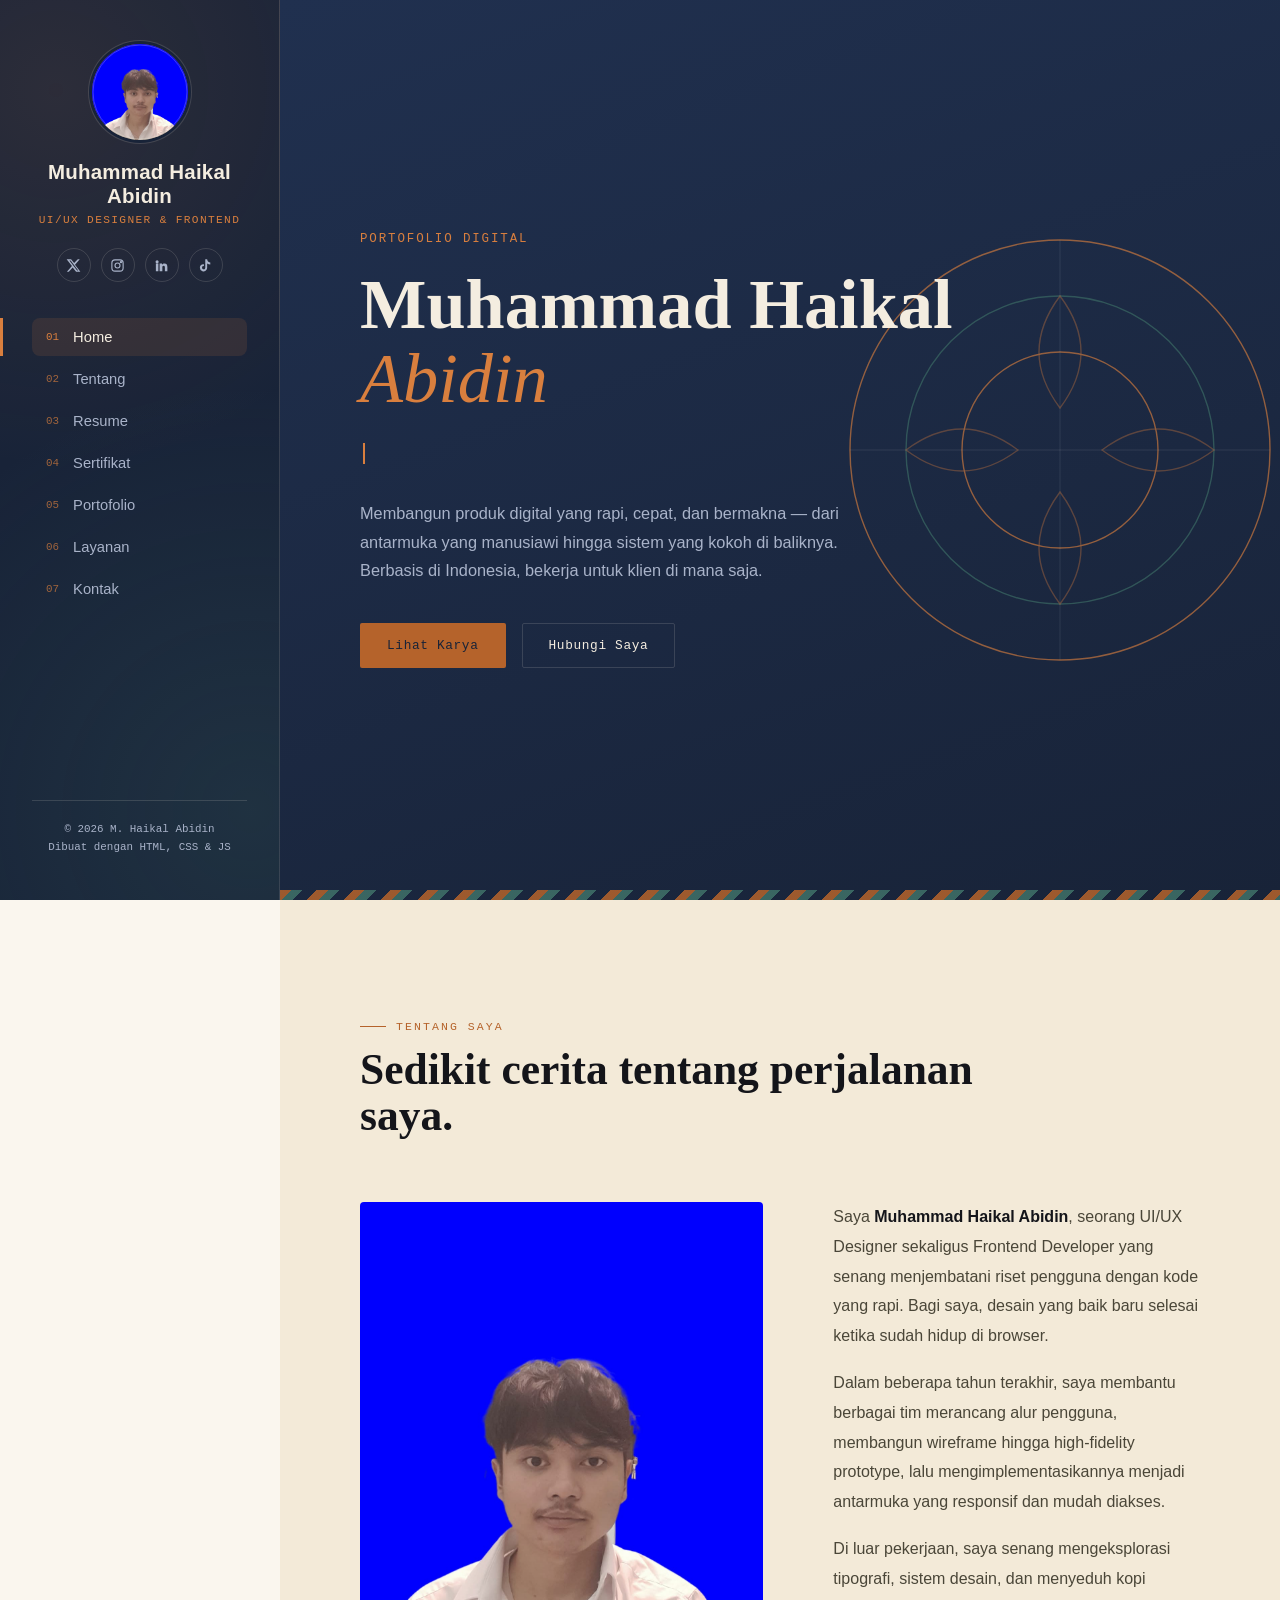
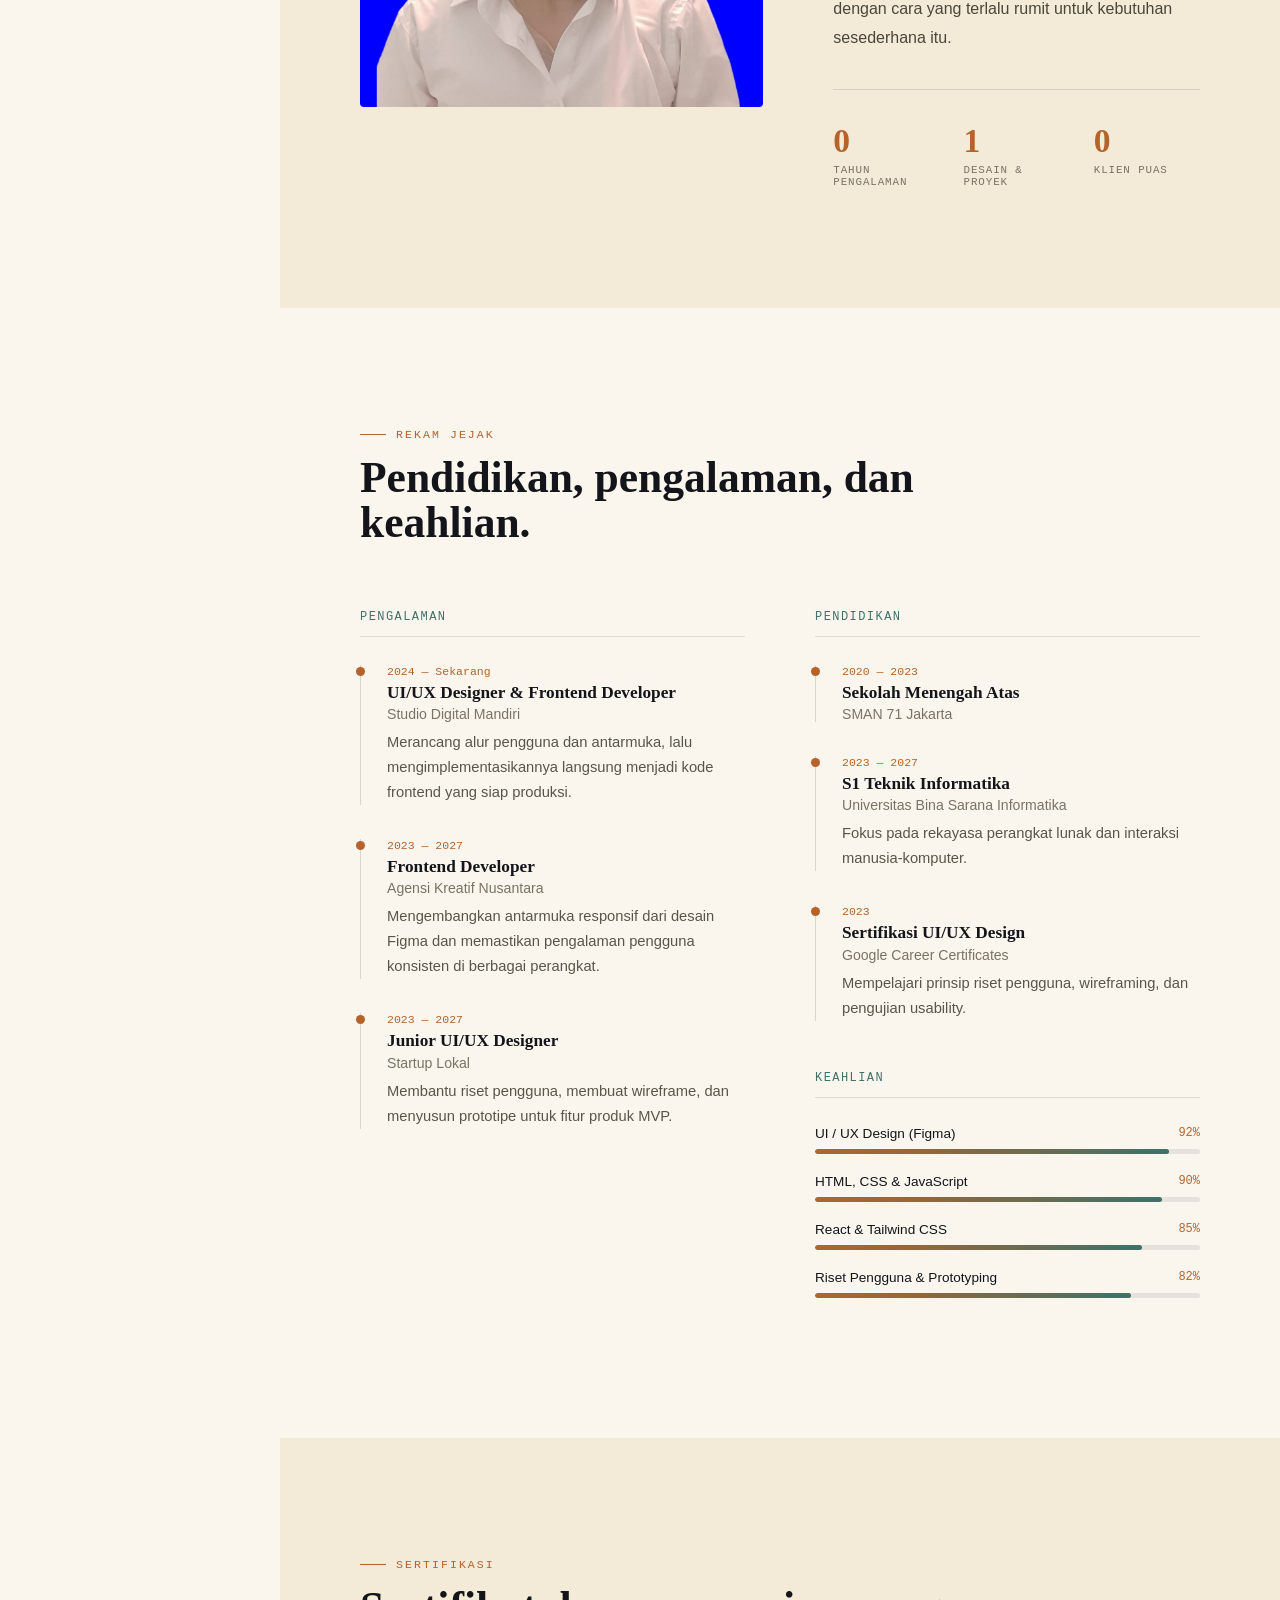
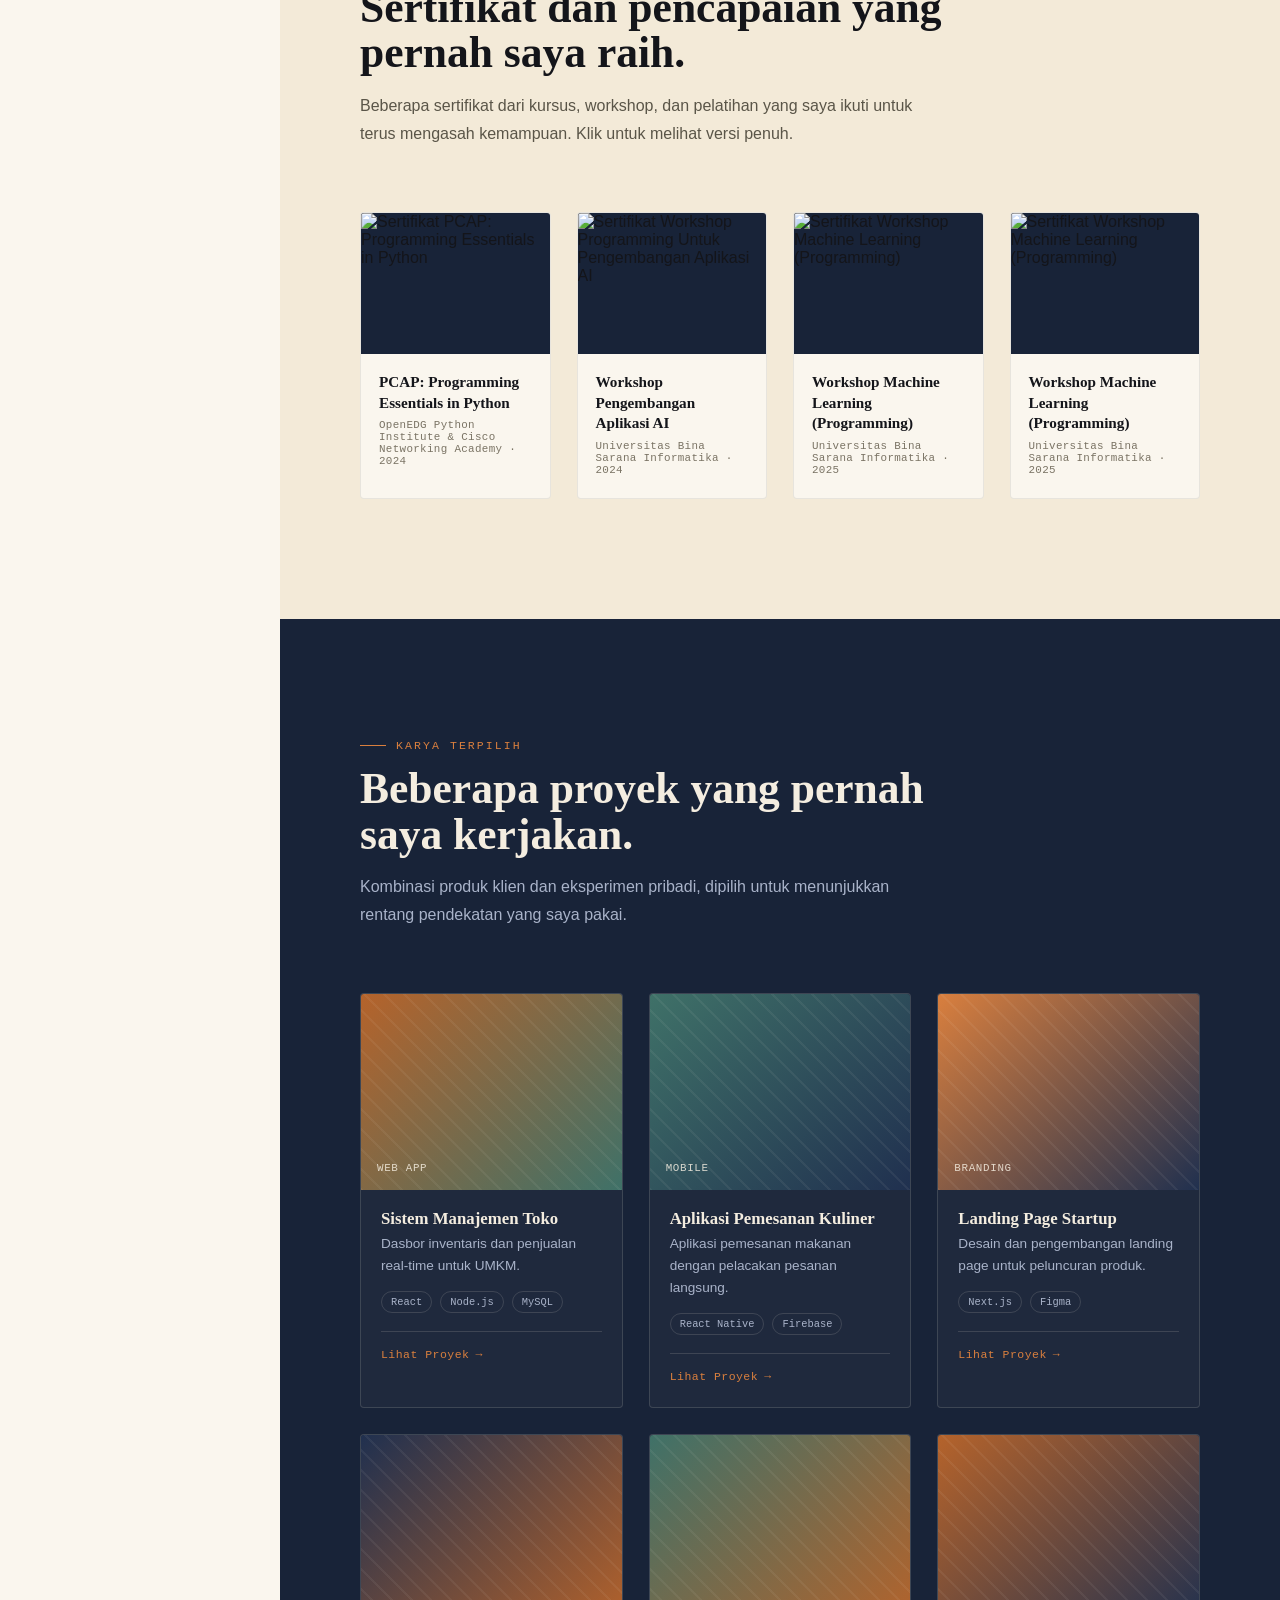
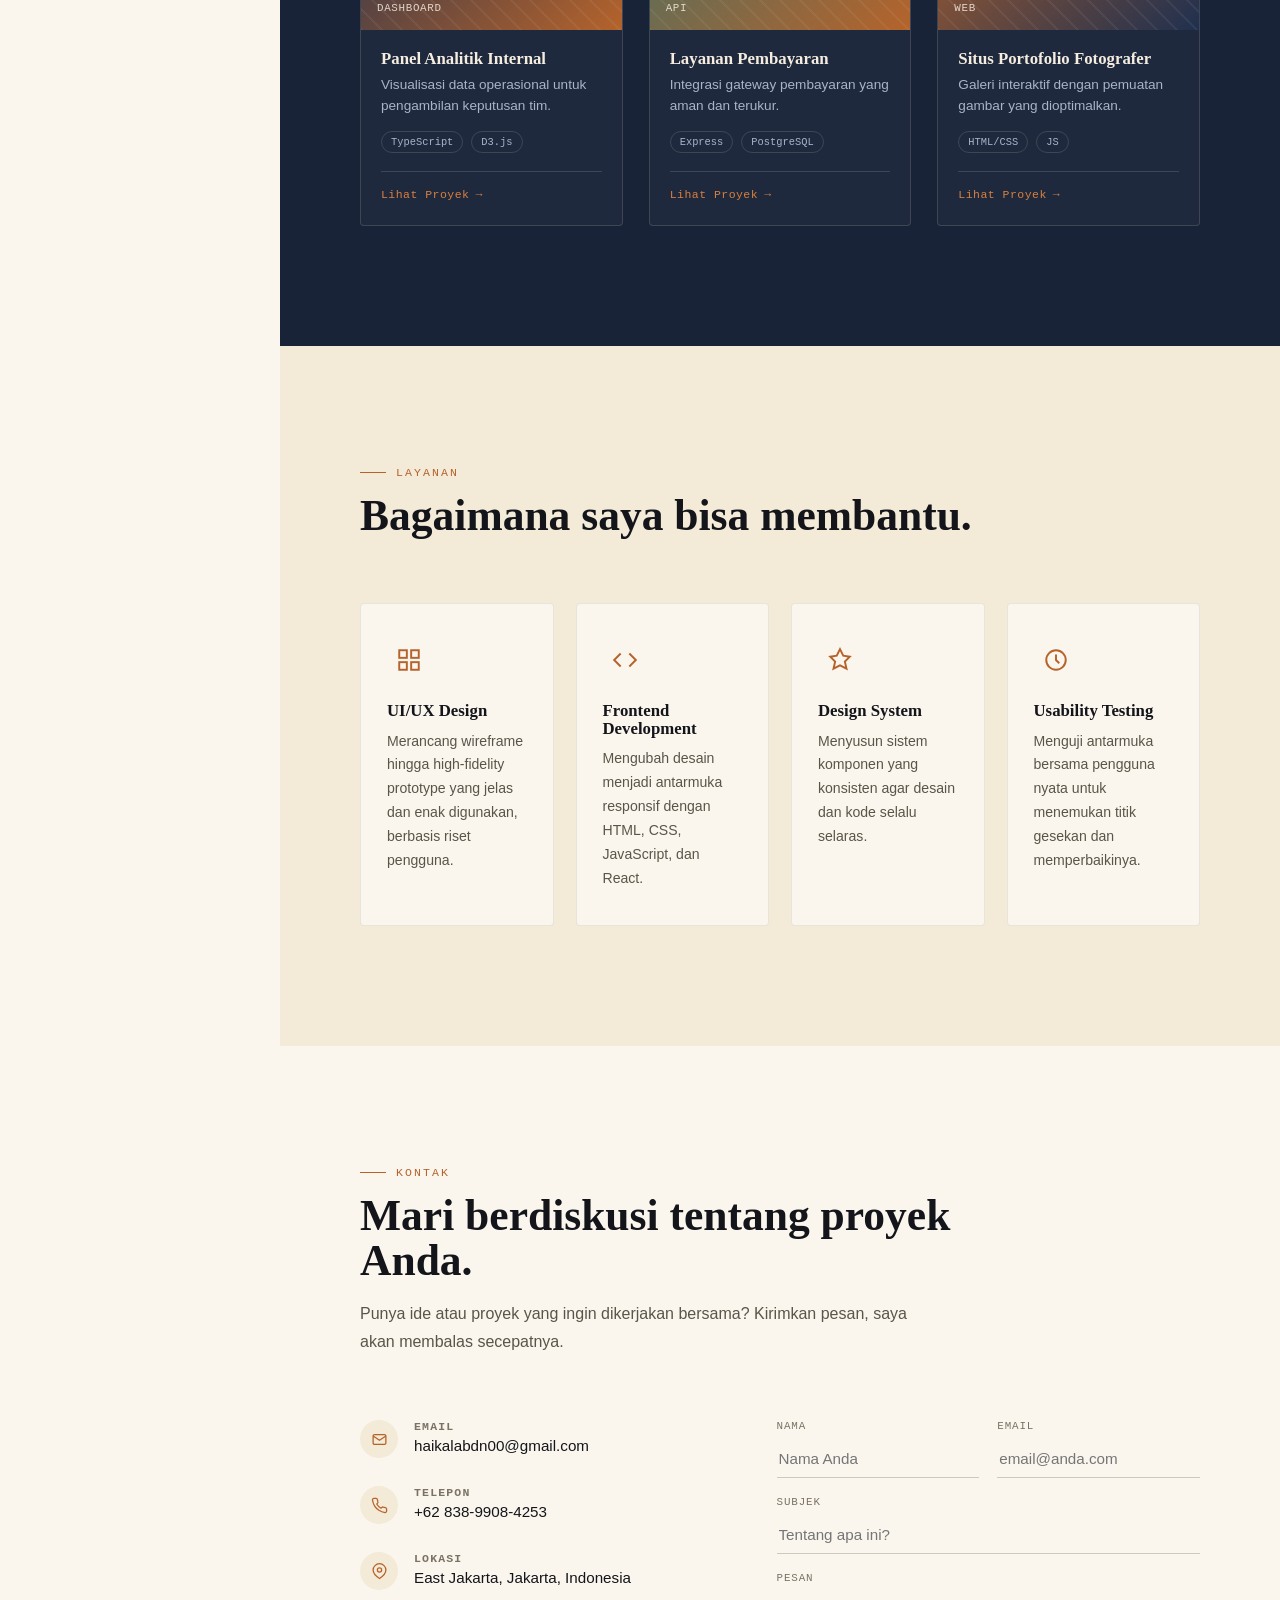
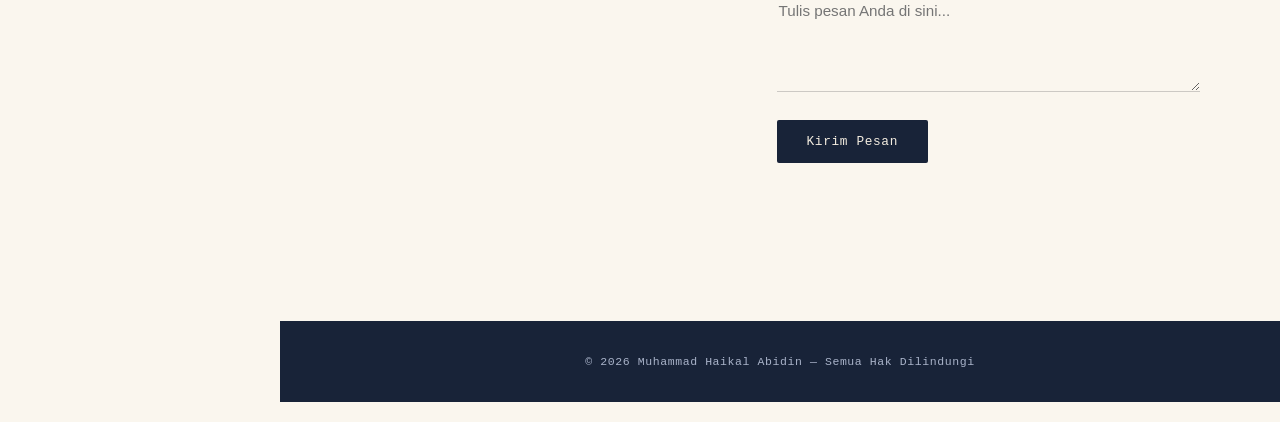
==== commit a0eb808b: "Update index.html" ====
--- a/index.html
+++ b/index.html
@@ -8,6 +8,38 @@
 <link rel="preconnect" href="https://fonts.gstatic.com" crossorigin>
 <link href="https://fonts.googleapis.com/css2?family=Fraunces:ital,wght@0,300;0,500;0,600;0,700;1,500&family=Inter:wght@300;400;500;600;700&family=Space+Mono:wght@400;700&display=swap" rel="stylesheet">
 <link rel="stylesheet" href="css/style.css">
+<style>
+  /* ---------- Custom scrollbar ---------- */
+  html{
+    scrollbar-width:thin;
+    scrollbar-color: var(--copper-bright) var(--indigo-deep);
+  }
+  ::-webkit-scrollbar{
+    width:12px;
+  }
+  ::-webkit-scrollbar-track{
+    background:var(--indigo-deep);
+  }
+  ::-webkit-scrollbar-thumb{
+    background:linear-gradient(180deg, var(--copper-bright), var(--copper));
+    border-radius:8px;
+    border:3px solid var(--indigo-deep);
+    background-clip:padding-box;
+    min-height:48px;
+  }
+  ::-webkit-scrollbar-thumb:hover{
+    background:var(--copper-bright);
+    background-clip:padding-box;
+  }
+  ::-webkit-scrollbar-thumb:active{
+    background:var(--teal);
+    background-clip:padding-box;
+  }
+  @media(max-width:880px){
+    ::-webkit-scrollbar{width:8px;}
+    ::-webkit-scrollbar-thumb{border-width:2px; min-height:36px;}
+  }
+</style>
 </head>
 <body>
 
--- a/css/style.css
+++ b/css/style.css
@@ -372,6 +372,75 @@
   .track{height:5px; background:rgba(20,21,26,0.09); border-radius:3px; overflow:hidden;}
   .fill{height:100%; background:linear-gradient(90deg,var(--copper),var(--teal)); width:0%; border-radius:3px; transition:width 1.4s cubic-bezier(.2,.8,.2,1);}
 
+  /* ---------- Sertifikat ---------- */
+  #sertifikat{background:var(--sand);}
+  .cert-grid{
+    display:grid;
+    grid-template-columns:repeat(4, 1fr);
+    gap:26px;
+  }
+  .cert-card{
+    background:var(--paper);
+    border-radius:4px;
+    overflow:hidden;
+    border:1px solid rgba(20,21,26,0.08);
+    cursor:pointer;
+    transition:transform .3s ease, box-shadow .3s ease;
+  }
+  .cert-card:hover, .cert-card:focus-visible{
+    transform:translateY(-6px);
+    box-shadow:0 20px 40px rgba(20,21,26,0.12);
+    outline:none;
+  }
+  .cert-thumb{
+    aspect-ratio:4/3;
+    overflow:hidden;
+    background:var(--indigo-deep);
+  }
+  .cert-thumb img{
+    width:100%; height:100%;
+    object-fit:cover;
+    display:block;
+    transition:transform .4s ease;
+  }
+  .cert-card:hover .cert-thumb img{transform:scale(1.06);}
+  .cert-body{padding:18px 18px 22px;}
+  .cert-body h3{font-size:0.95rem; font-weight:600; color:var(--ink); line-height:1.35; margin-bottom:6px;}
+  .cert-body p{font-family:'Space Mono',monospace; font-size:0.68rem; letter-spacing:0.03em; color:#7a7364;}
+
+  /* ---------- Lightbox ---------- */
+  .lightbox{
+    display:none;
+    position:fixed; inset:0;
+    background:rgba(20,21,26,0.92);
+    z-index:1000;
+    align-items:center;
+    justify-content:center;
+    padding:60px 24px;
+  }
+  .lightbox.open{display:flex;}
+  .lightbox img{
+    max-width:100%;
+    max-height:100%;
+    border-radius:4px;
+    box-shadow:0 30px 60px rgba(0,0,0,0.5);
+  }
+  .lightbox-close{
+    position:fixed;
+    top:24px; right:28px;
+    width:44px; height:44px;
+    border-radius:50%;
+    border:1px solid var(--line);
+    background:var(--indigo-deep);
+    color:var(--text-light);
+    font-size:1.4rem;
+    line-height:1;
+    cursor:pointer;
+    display:flex; align-items:center; justify-content:center;
+    transition:all .25s ease;
+  }
+  .lightbox-close:hover{background:var(--copper); border-color:var(--copper); color:var(--indigo-deep);}
+
   /* ---------- Portfolio ---------- */
   #portfolio{background:var(--indigo-deep); color:var(--text-light);}
   #portfolio .sec-head h2{color:var(--text-light);}
@@ -543,6 +612,7 @@
   /* ---------- Responsive ---------- */
   @media(max-width:1100px){
     .proj-grid{grid-template-columns:repeat(2,1fr);}
+    .cert-grid{grid-template-columns:repeat(2,1fr);}
     .serv-grid{grid-template-columns:repeat(2,1fr);}
     .about-grid, .timeline-cols, .contact-grid{grid-template-columns:1fr;}
   }
@@ -564,6 +634,7 @@
 
   @media(max-width:560px){
     .proj-grid{grid-template-columns:1fr;}
+    .cert-grid{grid-template-columns:1fr;}
     .serv-grid{grid-template-columns:1fr;}
     .stat-row{grid-template-columns:1fr;}
   }
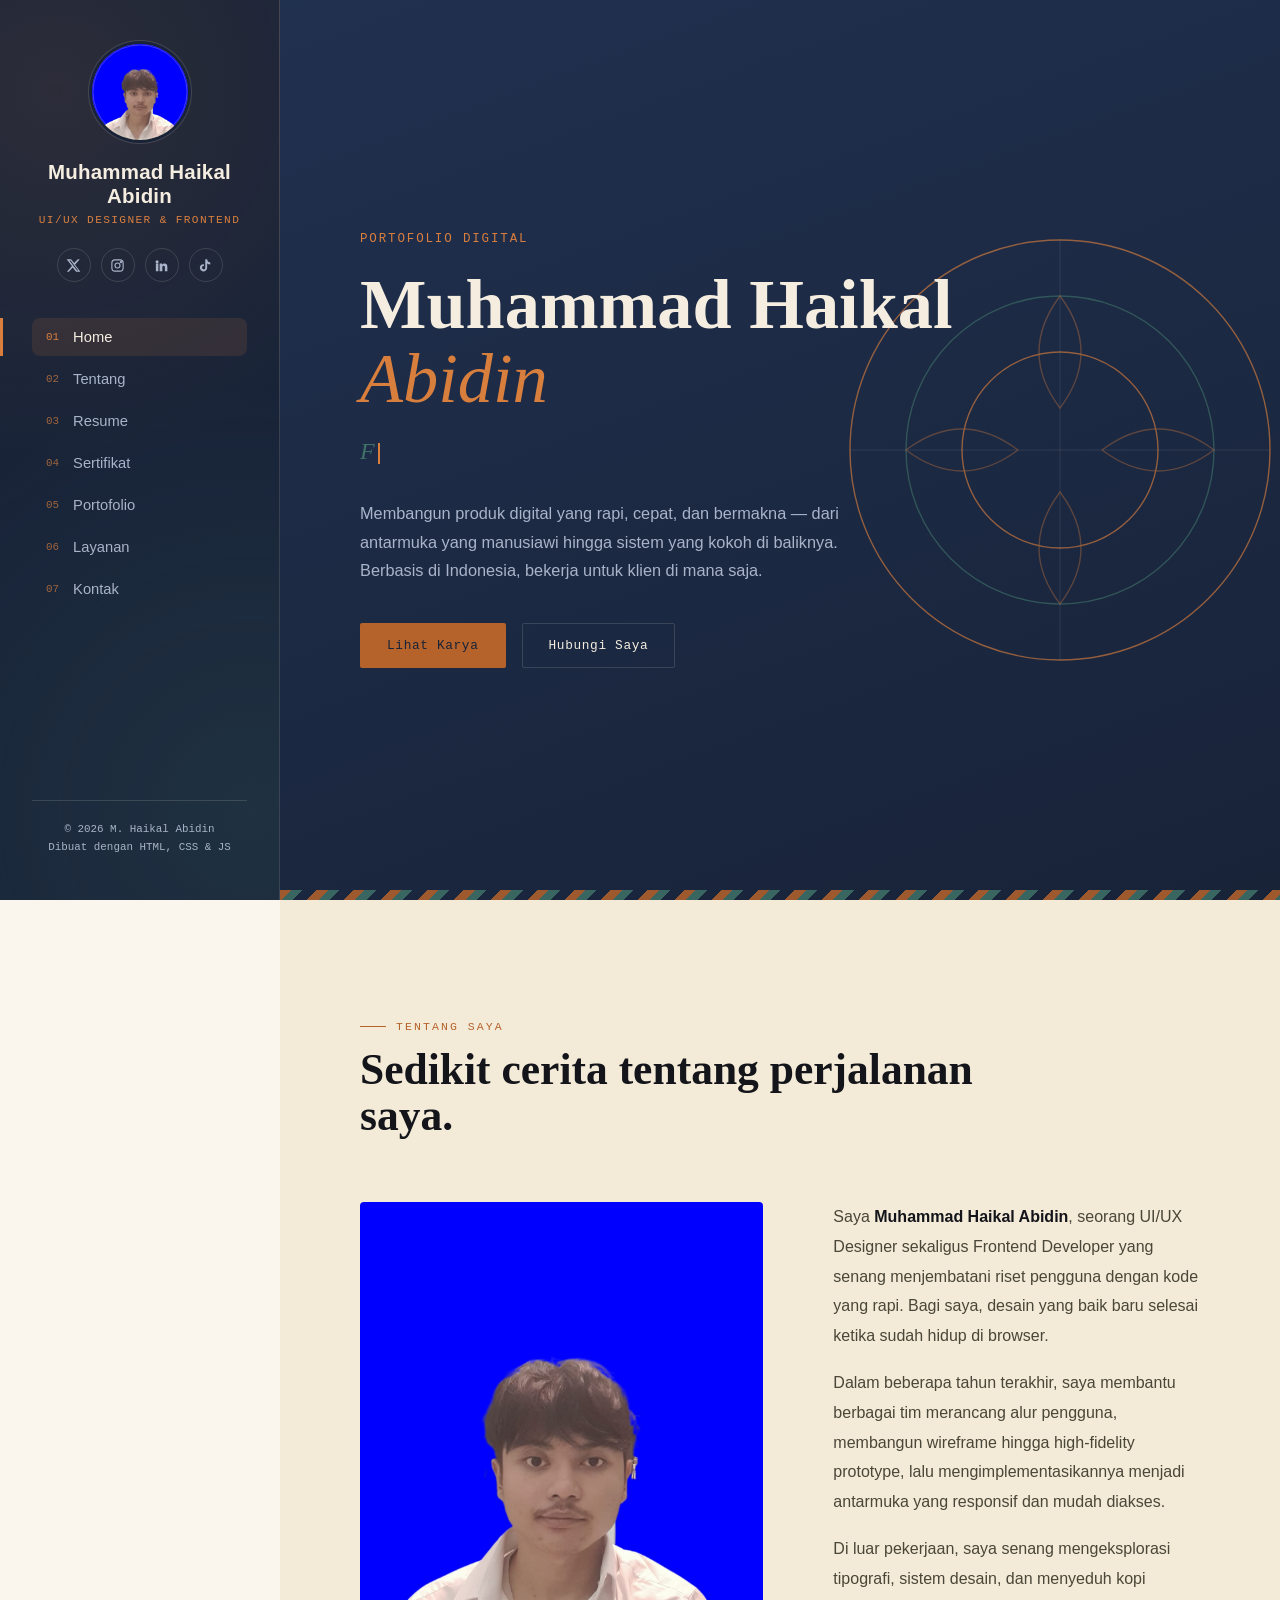
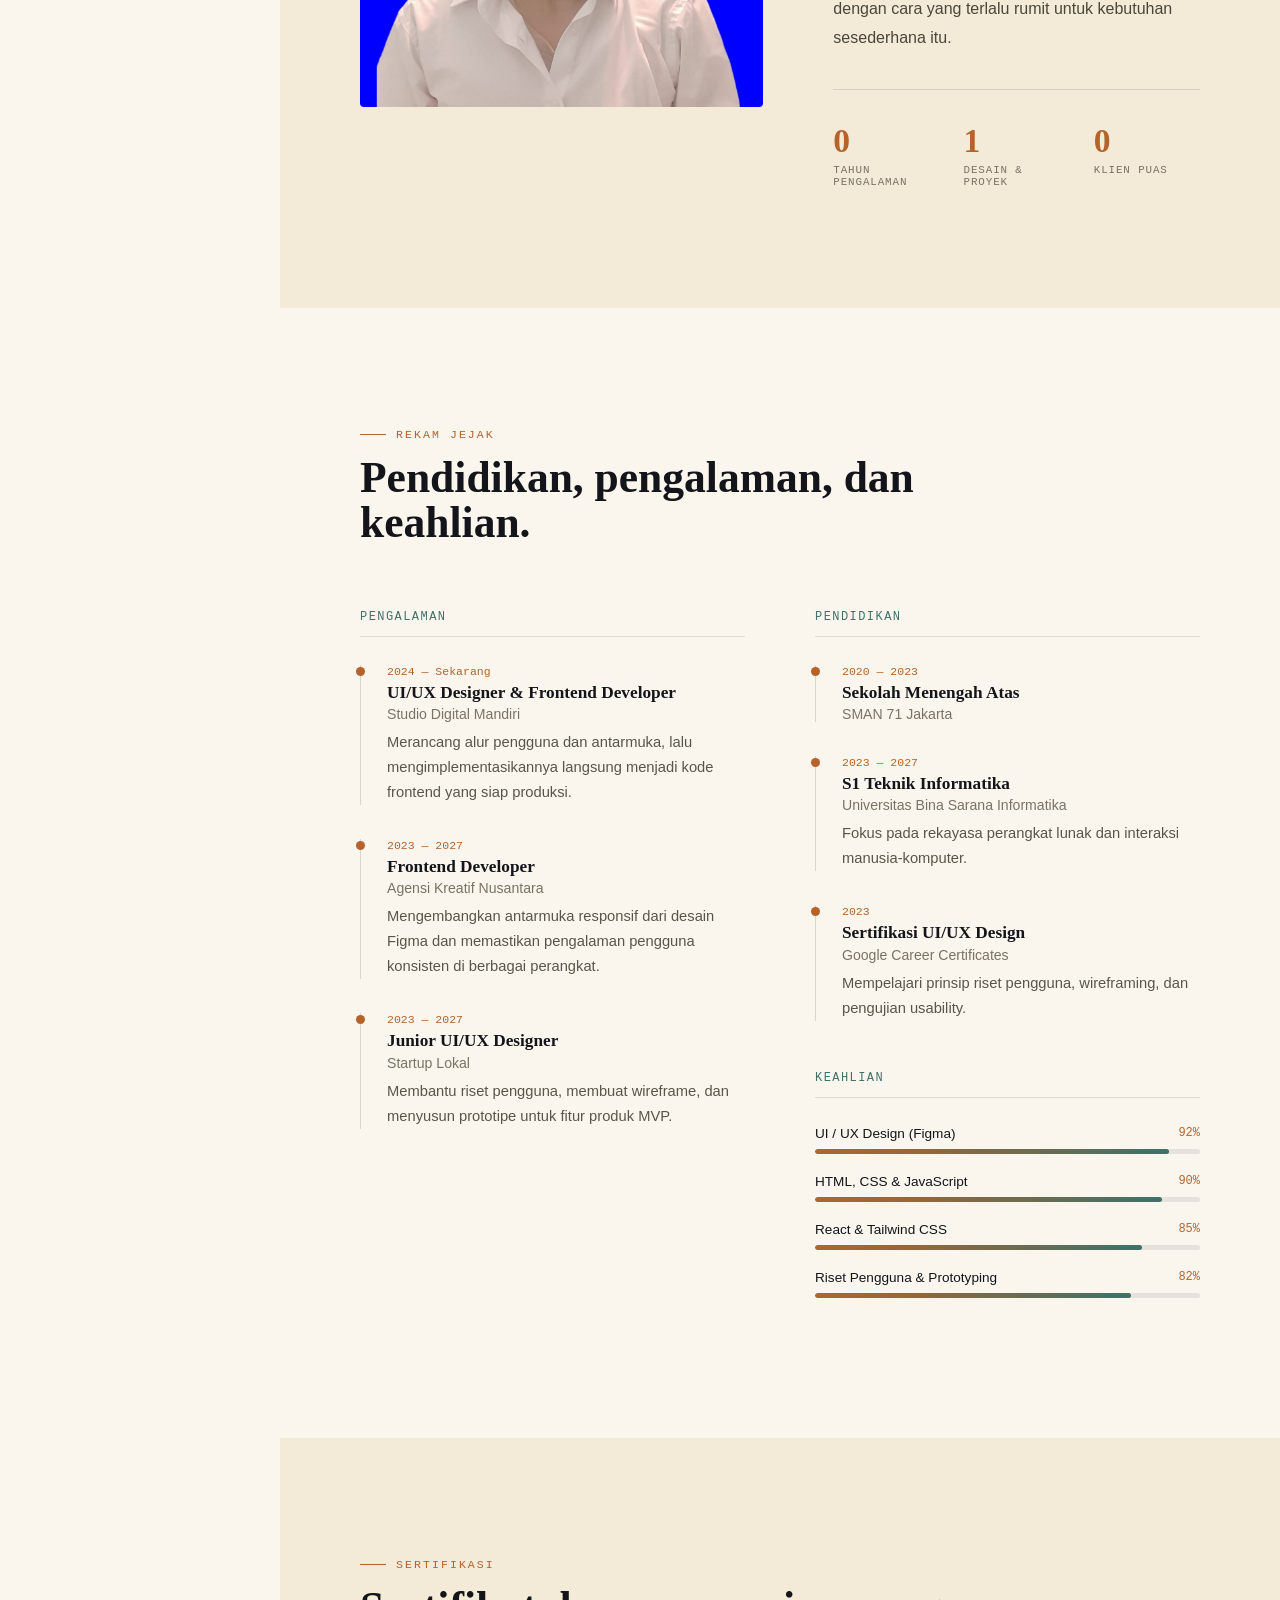
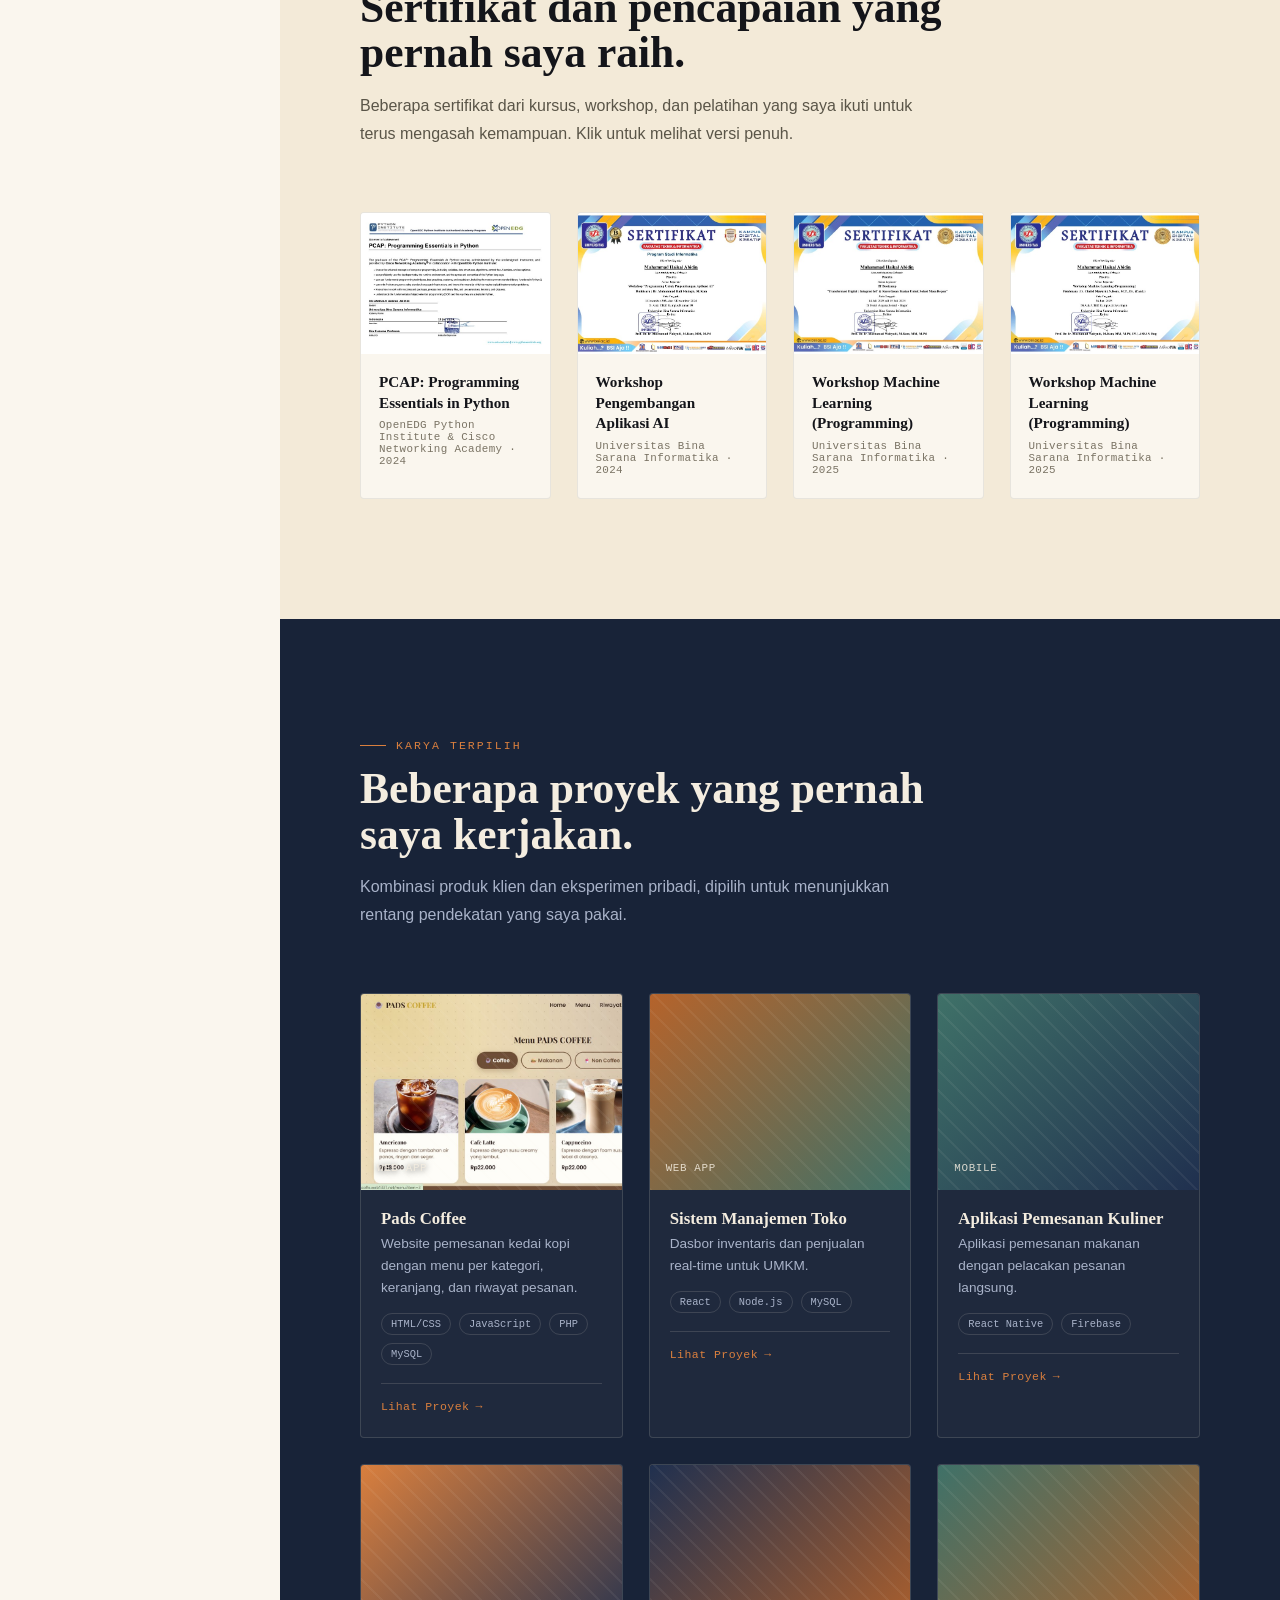
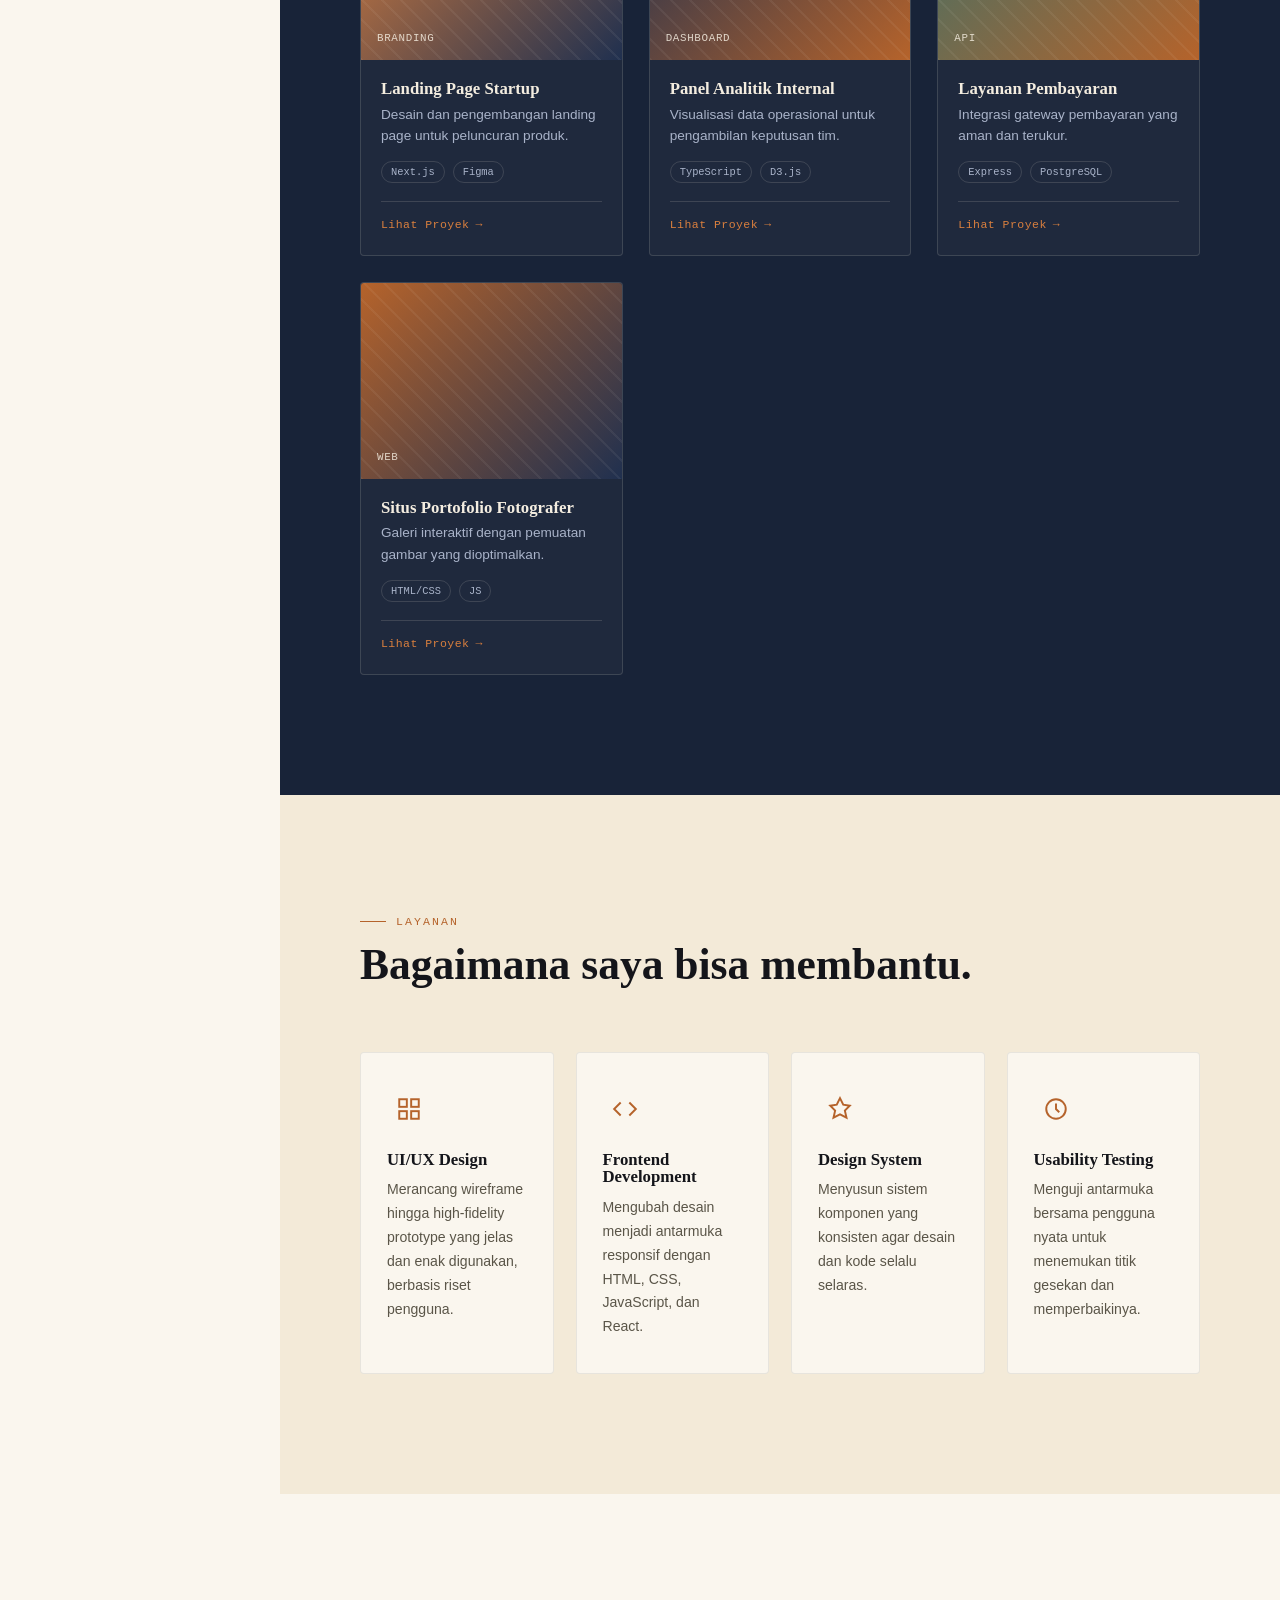
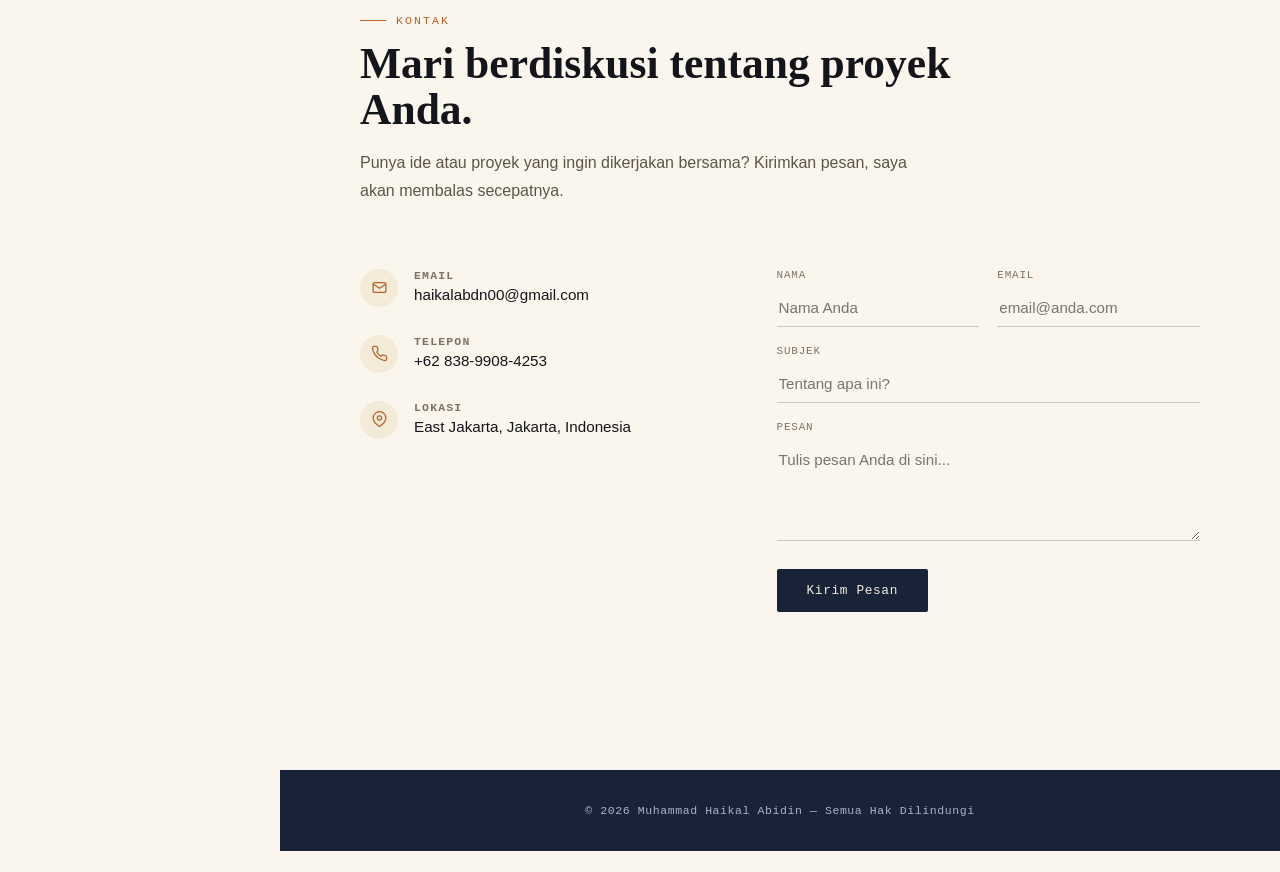
==== commit 4c9a1868: "Add files via upload" ====
--- a/index.html
+++ b/index.html
@@ -288,6 +288,16 @@
       </div>
 
       <div class="proj-grid">
+        <a class="proj-card reveal" href="https://padscoffe.web1337.net/menu?item=2" target="_blank" rel="noopener">
+          <div class="proj-thumb" style="background:url('assets/img/pads-coffee.jpg') center/cover no-repeat;"><span style="text-shadow:0 1px 6px rgba(0,0,0,.7);">Web App</span></div>
+          <div class="proj-body">
+            <h3>Pads Coffee</h3>
+            <p>Website pemesanan kedai kopi dengan menu per kategori, keranjang, dan riwayat pesanan.</p>
+            <div class="proj-tags"><span>HTML/CSS</span><span>JavaScript</span><span>PHP</span><span>MySQL</span></div>
+            <div class="proj-link">Lihat Proyek <span class="arrow">→</span></div>
+          </div>
+        </a>
+
         <a class="proj-card reveal" href="#" target="_blank" rel="noopener">
           <div class="proj-thumb" style="background:linear-gradient(135deg,#b5632b,#3f7168);"><span>Web App</span></div>
           <div class="proj-body">
--- a/css/style.css
+++ b/css/style.css
@@ -15,6 +15,33 @@
   *{margin:0;padding:0;box-sizing:border-box;}
 
   html{scroll-behavior:smooth;}
+
+  /* ---------- Custom scrollbar ---------- */
+  html{
+    scrollbar-width:thin;
+    scrollbar-color: var(--copper-bright) var(--indigo-deep);
+  }
+  ::-webkit-scrollbar{
+    width:12px;
+  }
+  ::-webkit-scrollbar-track{
+    background:var(--indigo-deep);
+  }
+  ::-webkit-scrollbar-thumb{
+    background:linear-gradient(180deg, var(--copper-bright), var(--copper));
+    border-radius:8px;
+    border:3px solid var(--indigo-deep);
+    background-clip:padding-box;
+    min-height:48px;
+  }
+  ::-webkit-scrollbar-thumb:hover{
+    background:var(--copper-bright);
+    background-clip:padding-box;
+  }
+  ::-webkit-scrollbar-thumb:active{
+    background:var(--teal);
+    background-clip:padding-box;
+  }
 
   body{
     font-family:'Inter',sans-serif;
@@ -630,6 +657,8 @@
     .menu-toggle{display:flex;}
     .hero-motif{display:none;}
     .form-row{grid-template-columns:1fr;}
+    ::-webkit-scrollbar{width:8px;}
+    ::-webkit-scrollbar-thumb{border-width:2px; min-height:36px;}
   }
 
   @media(max-width:560px){
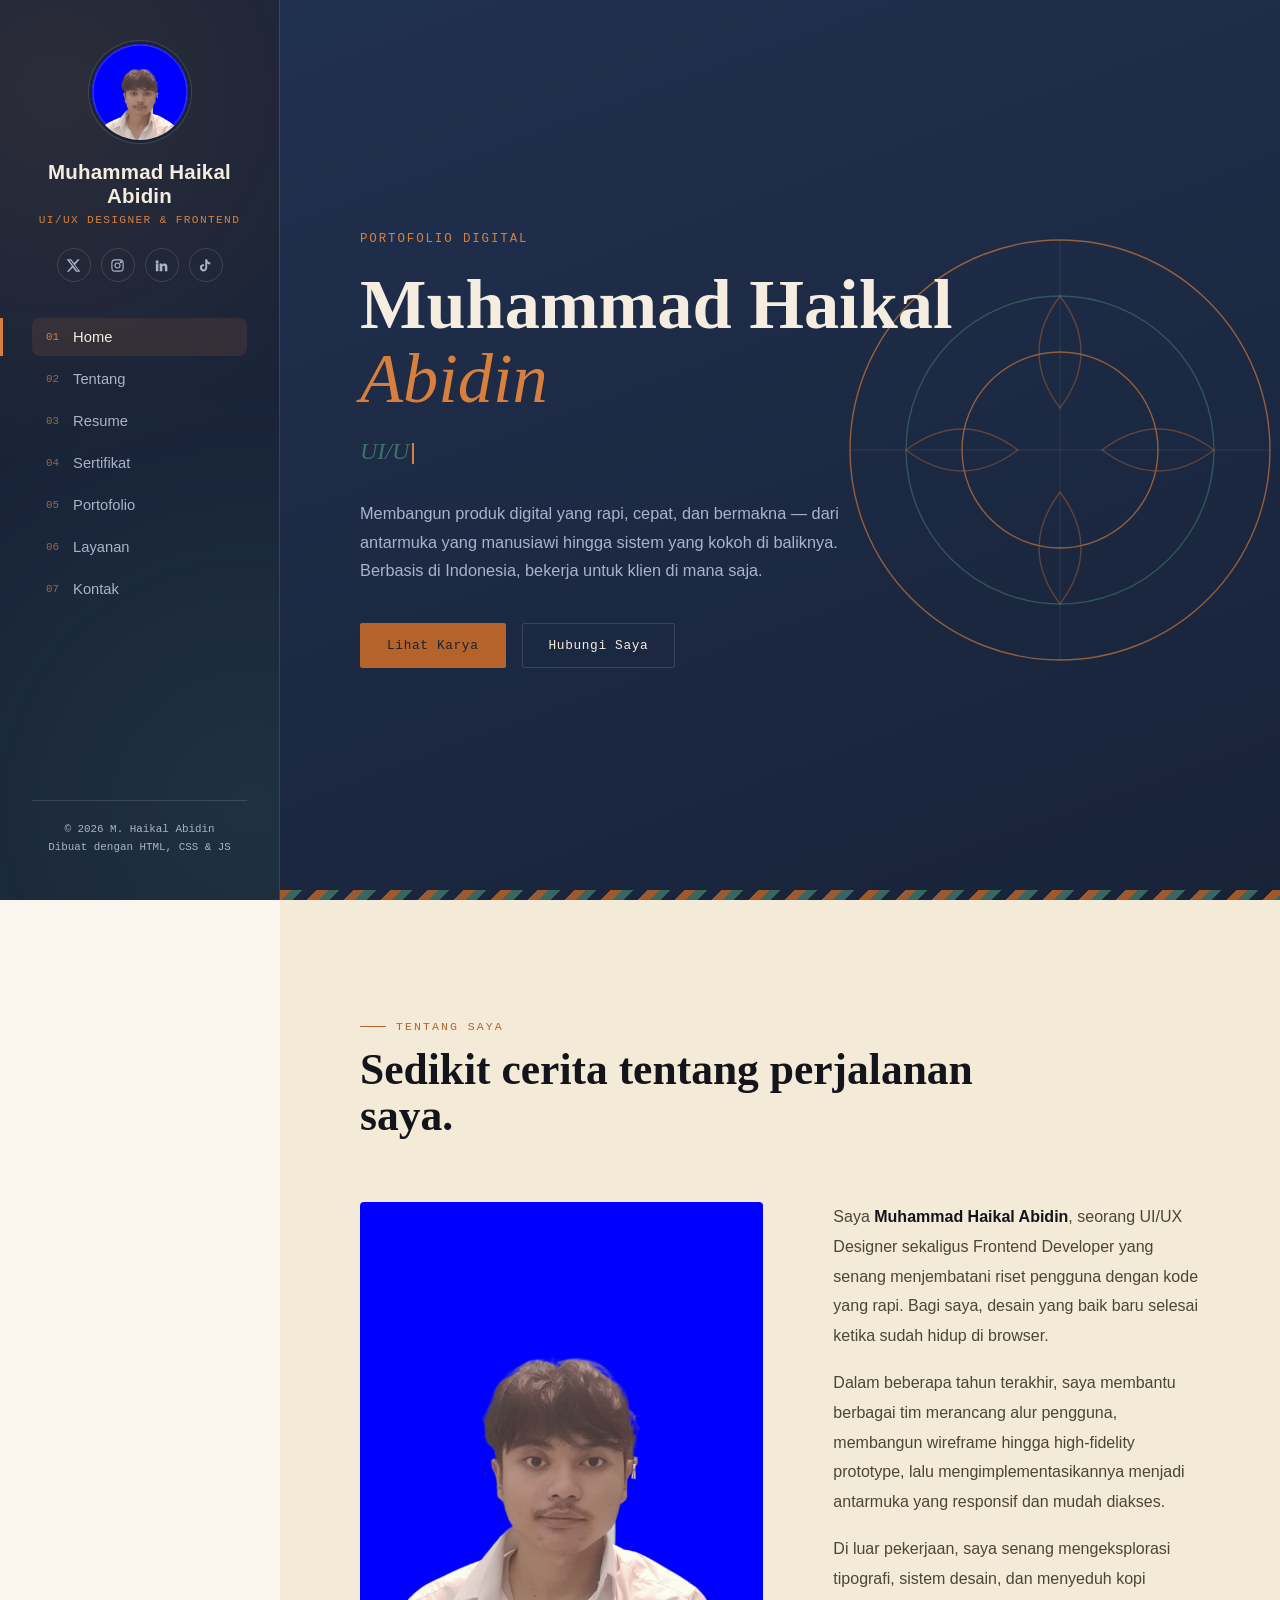
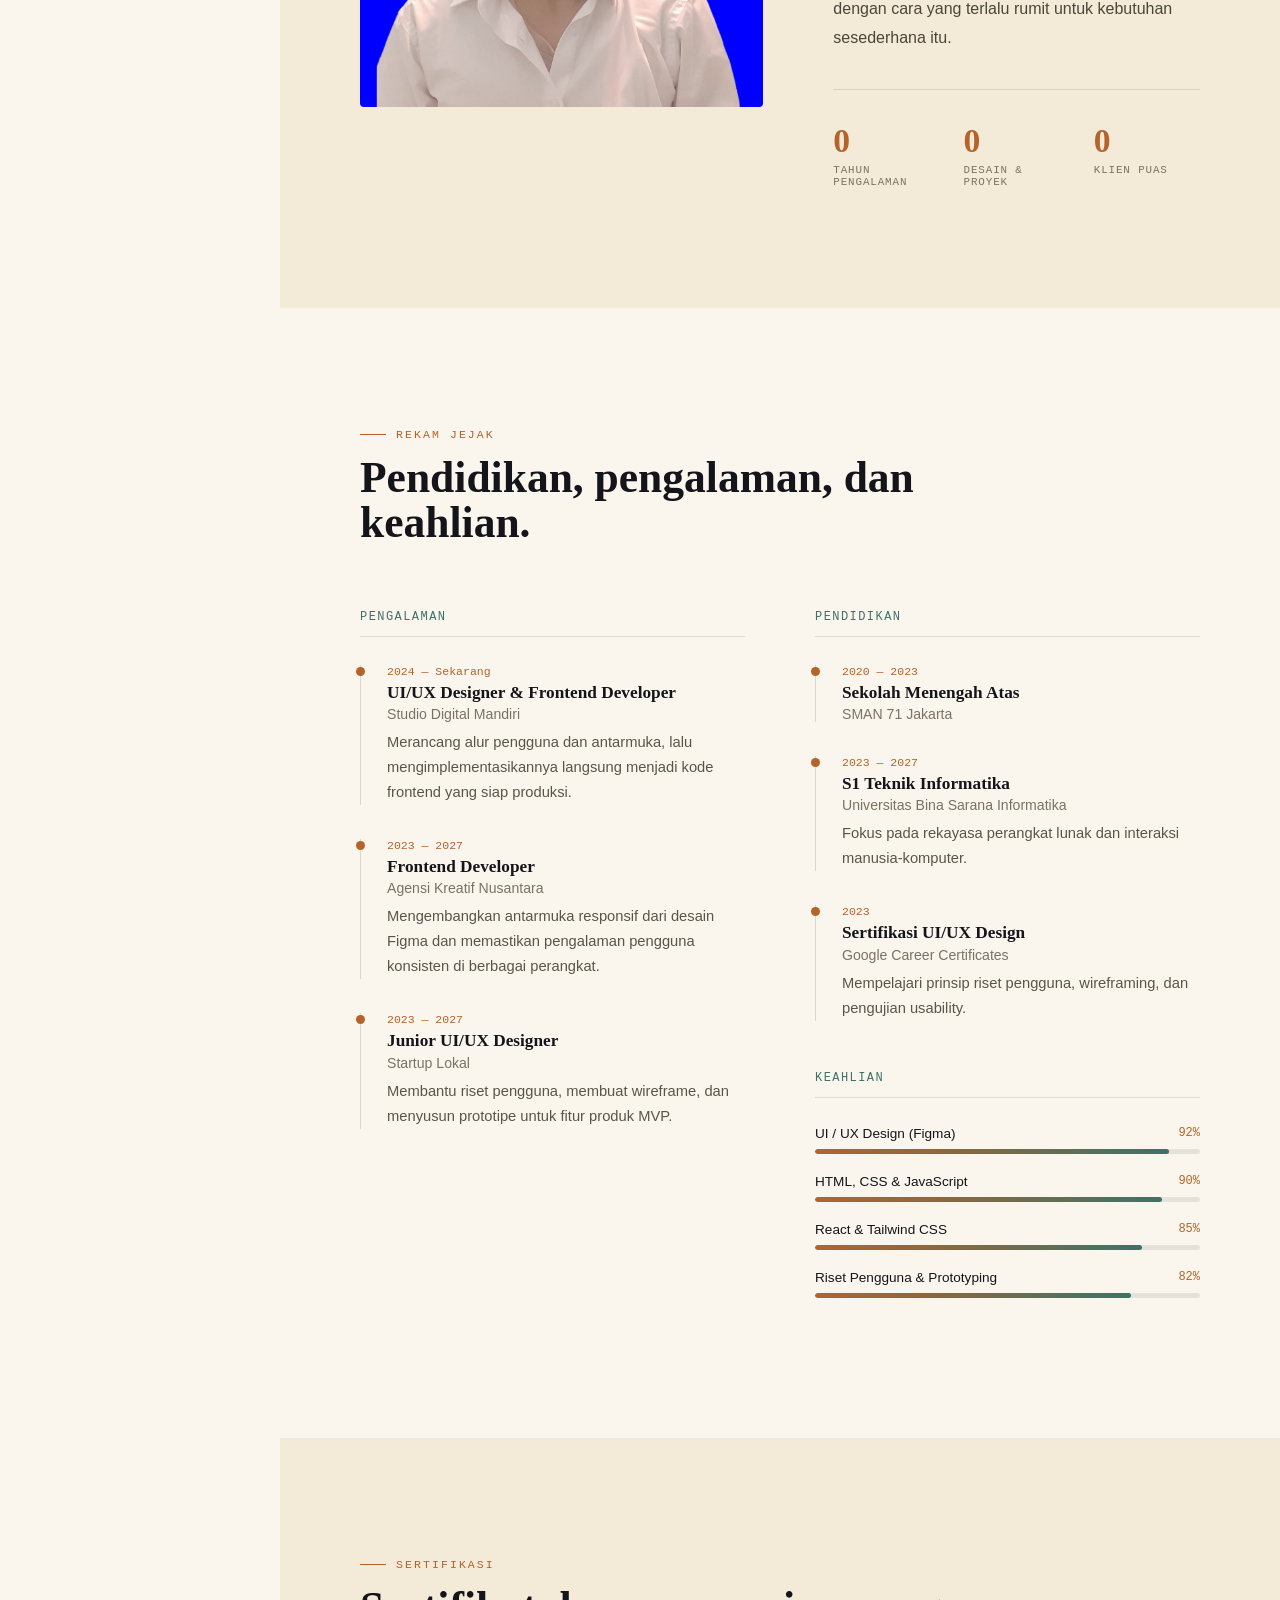
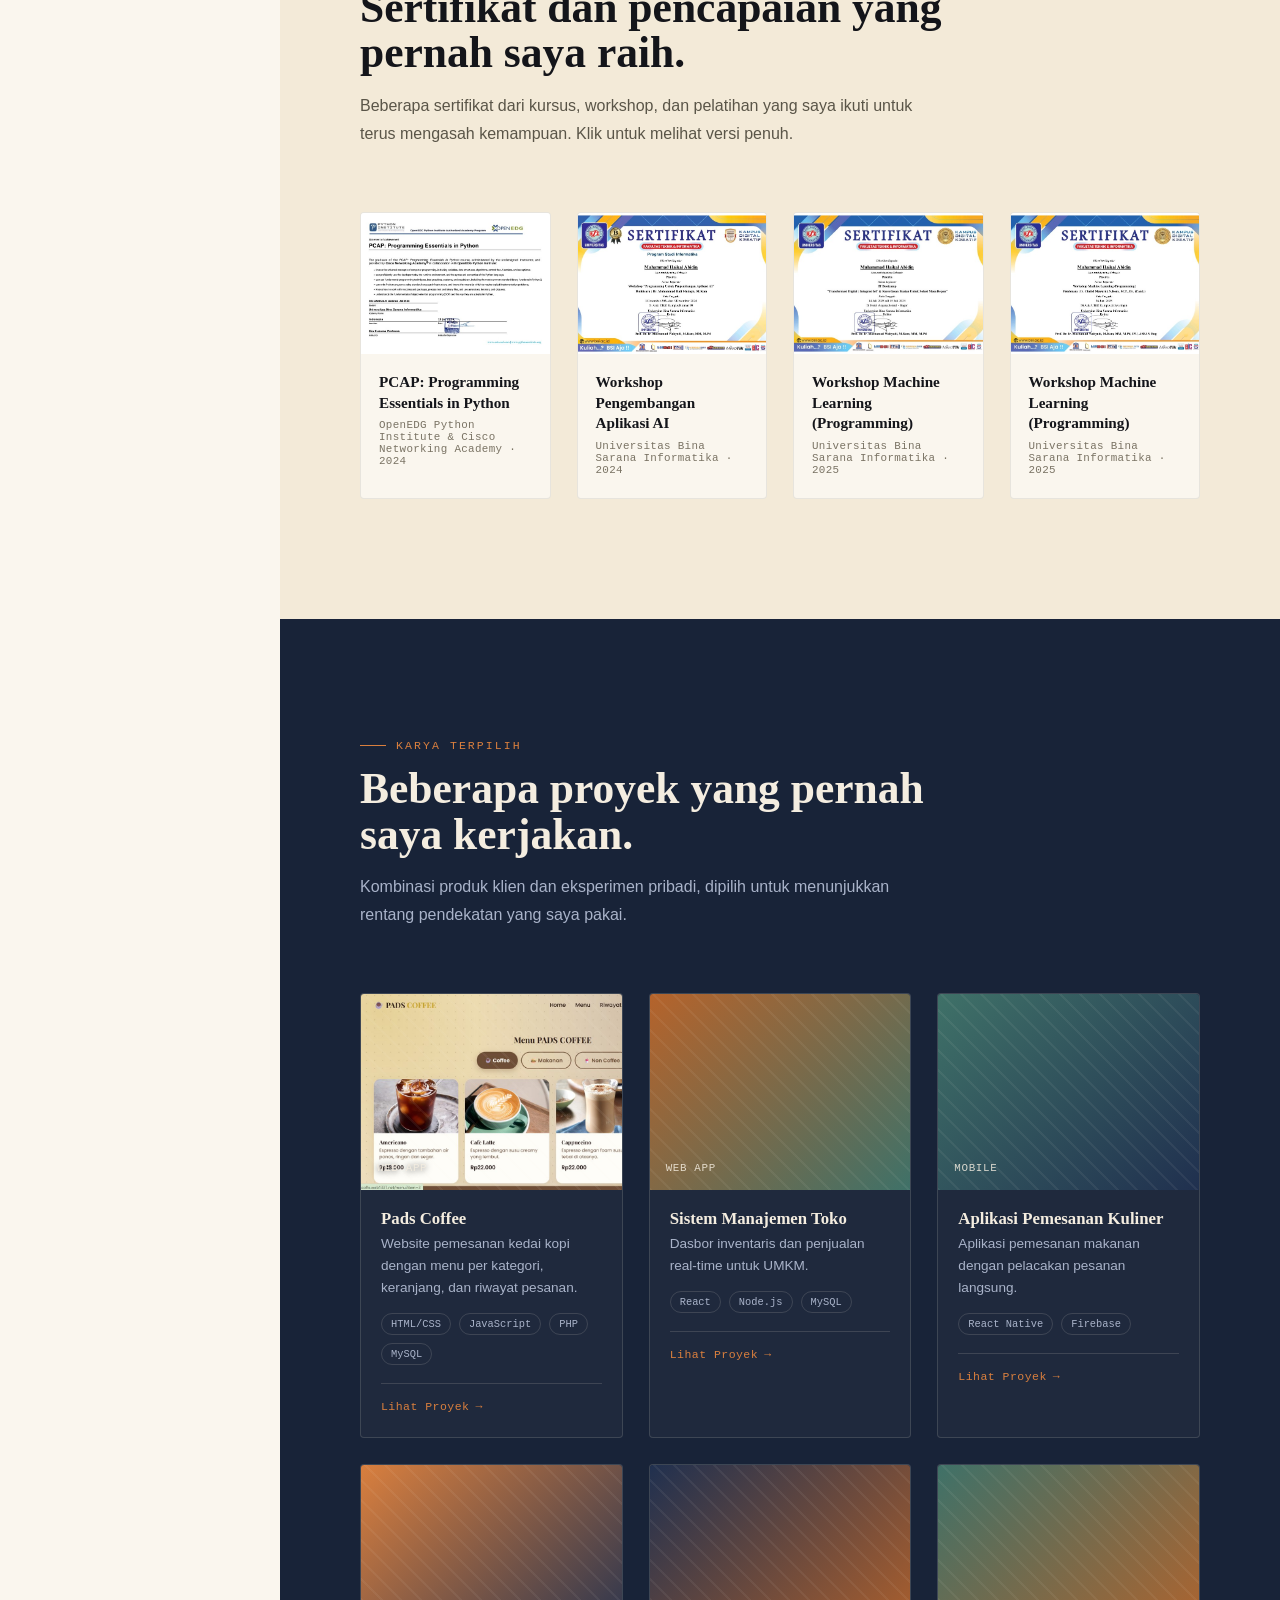
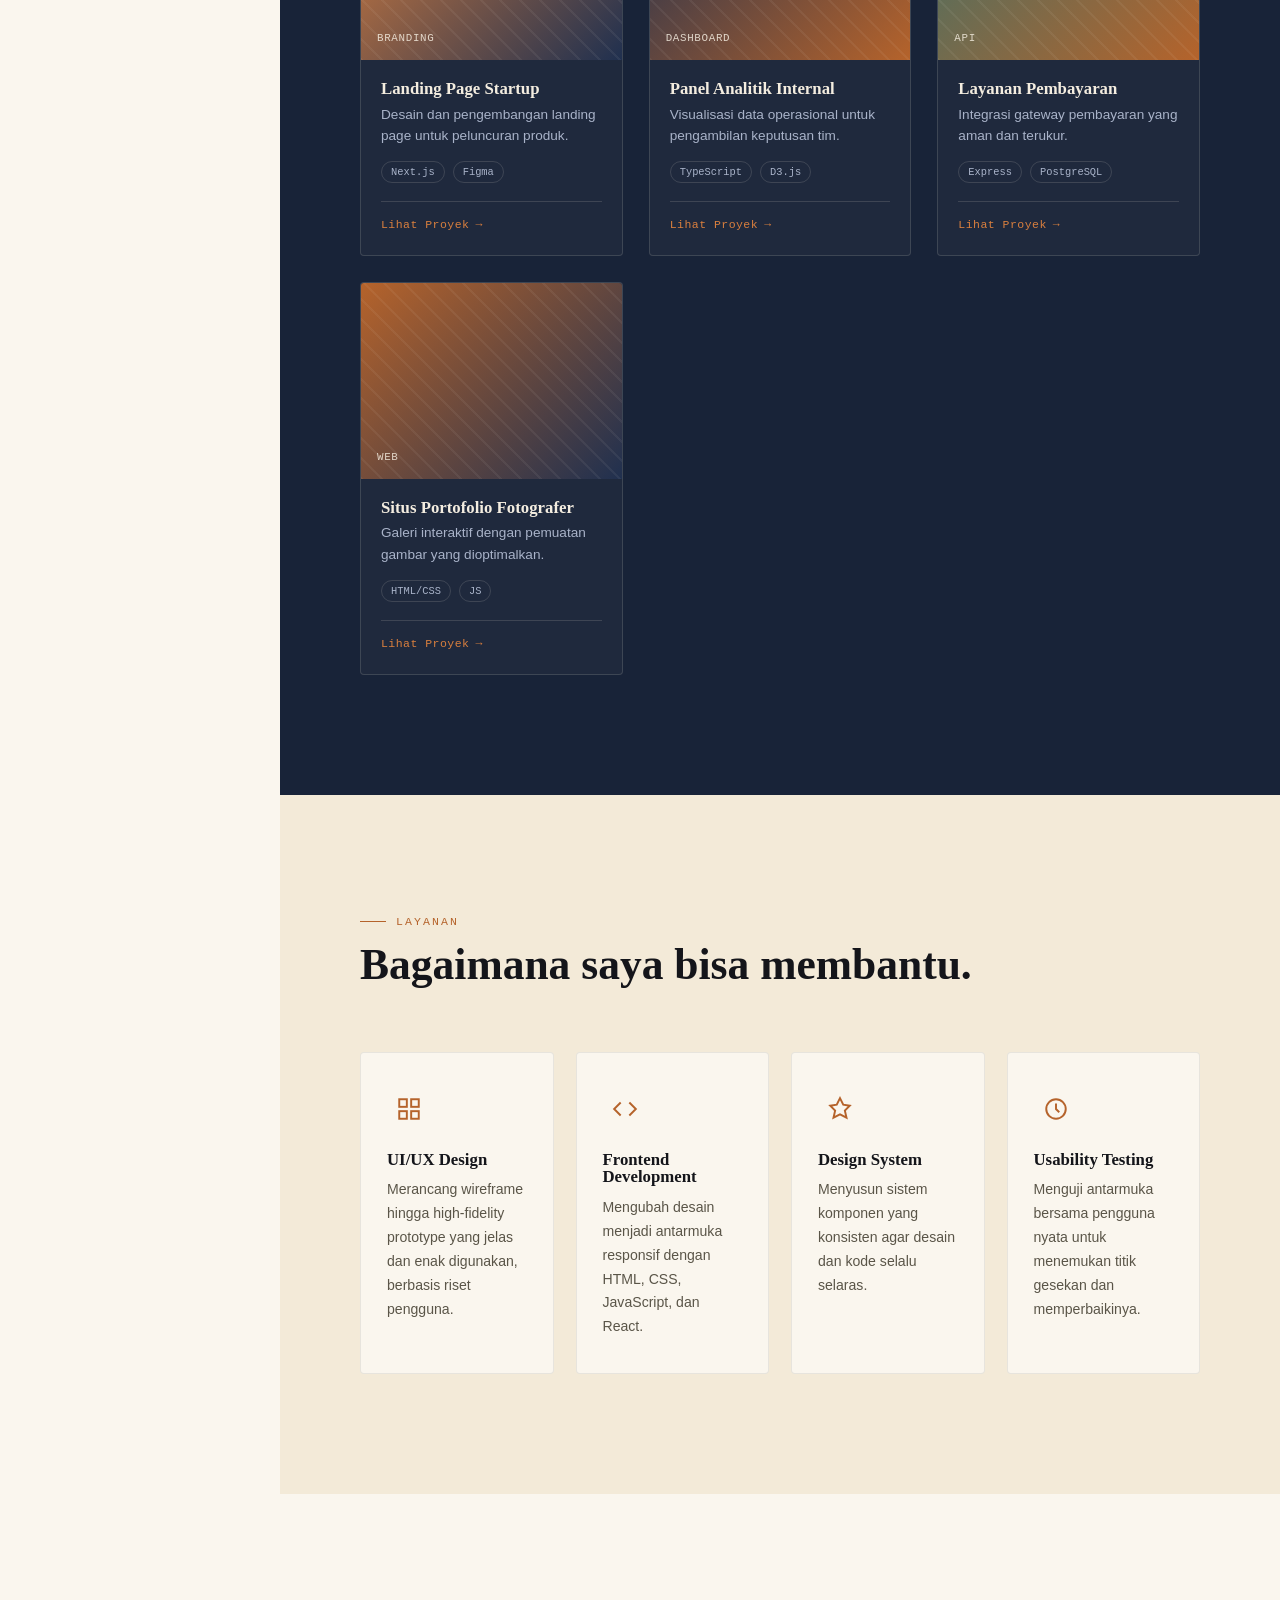
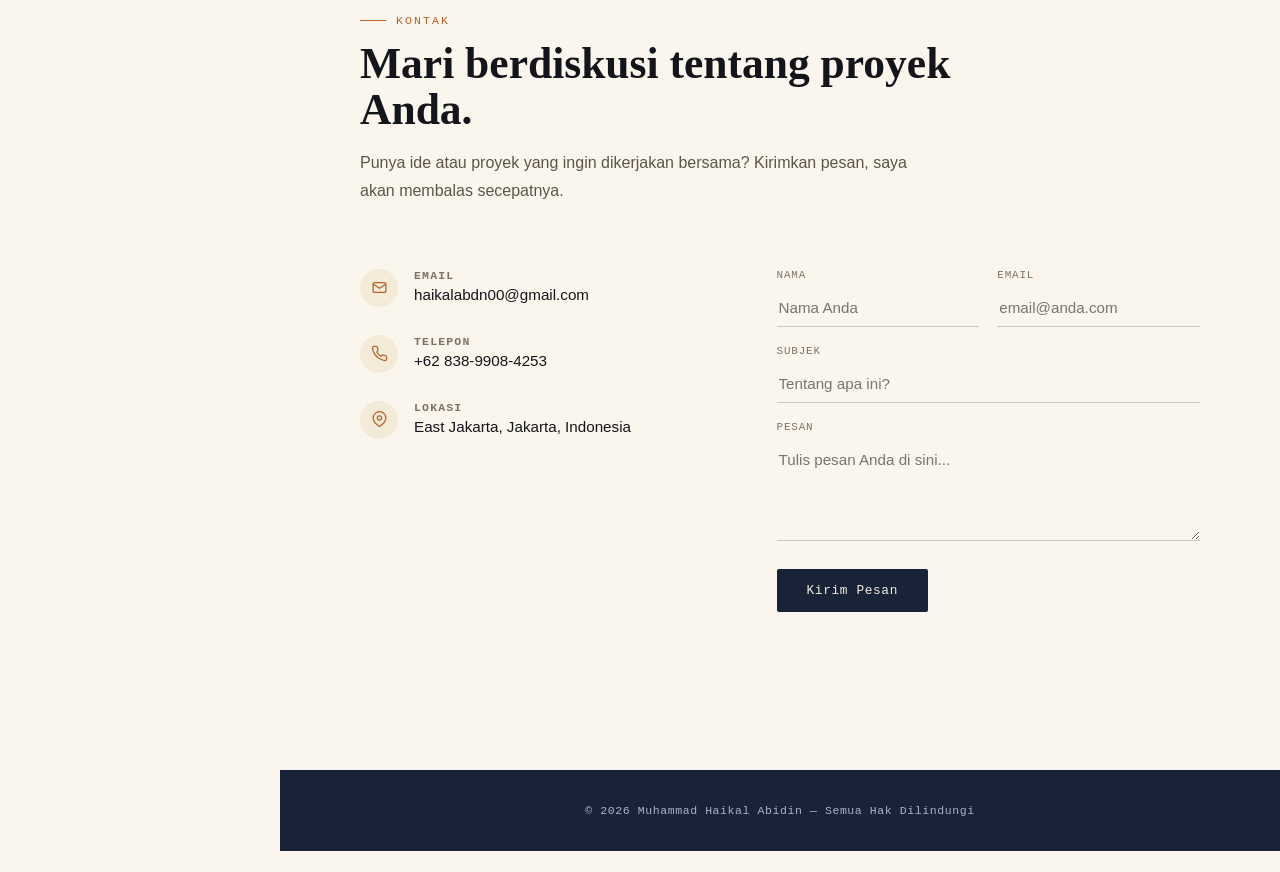
==== commit fe838539: "Change experience number from 1 to 0 in index.html" ====
--- a/index.html
+++ b/index.html
@@ -139,7 +139,7 @@
               <div class="label">Tahun Pengalaman</div>
             </div>
             <div>
-              <div class="num">1</div>
+              <div class="num">0</div>
               <div class="label">Desain &amp; Proyek</div>
             </div>
             <div>
